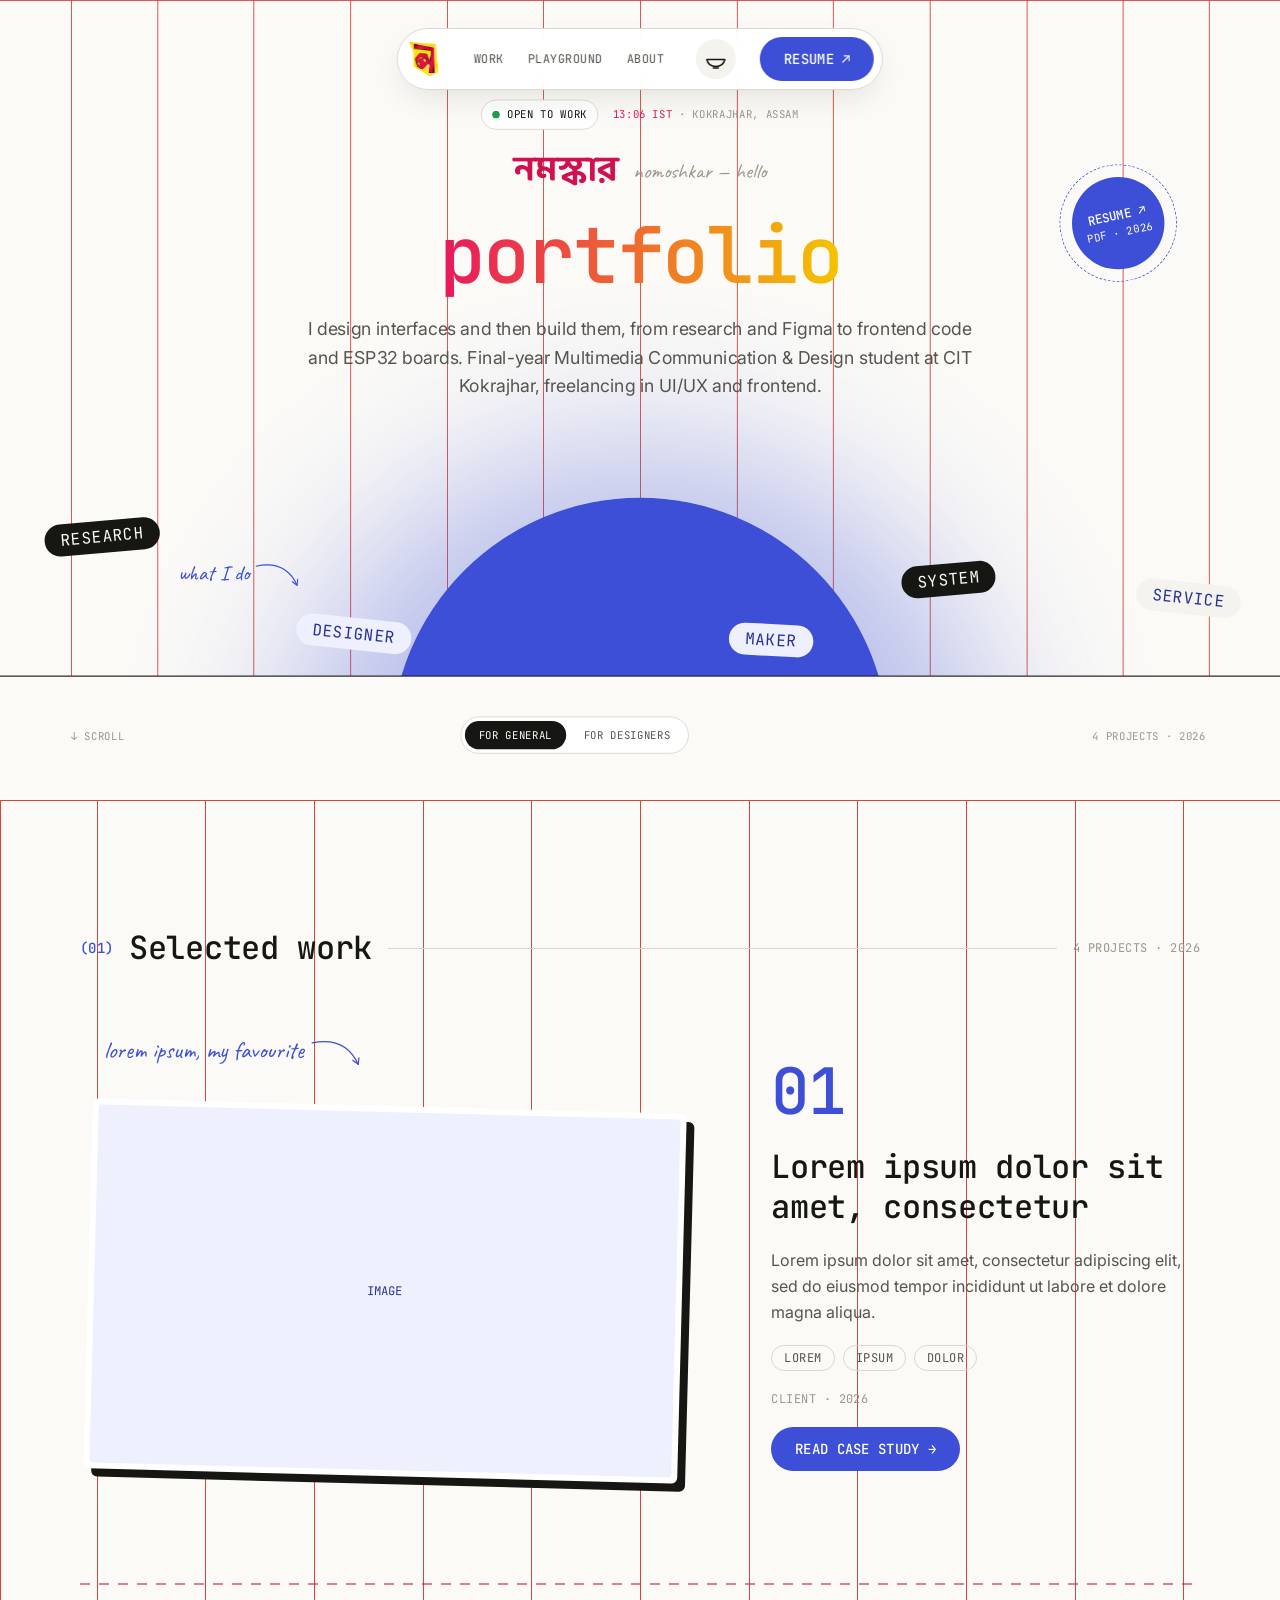
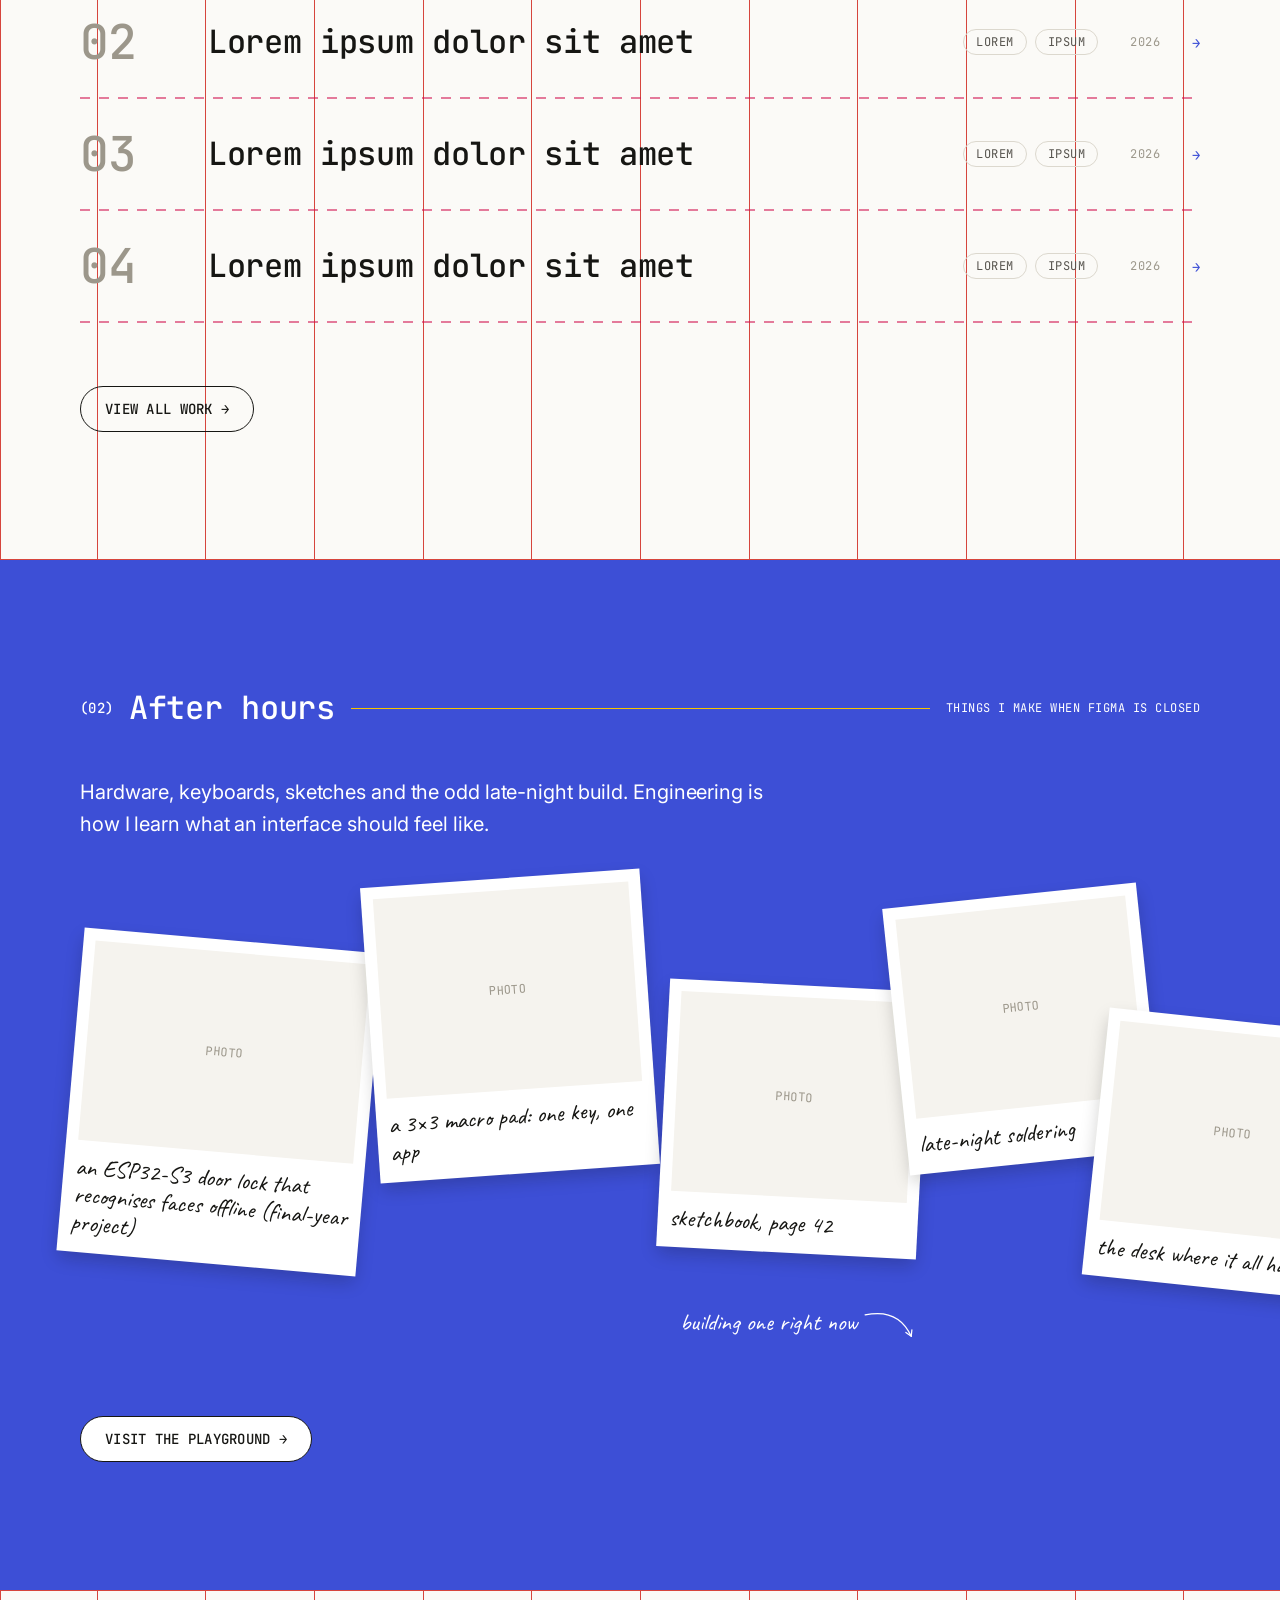
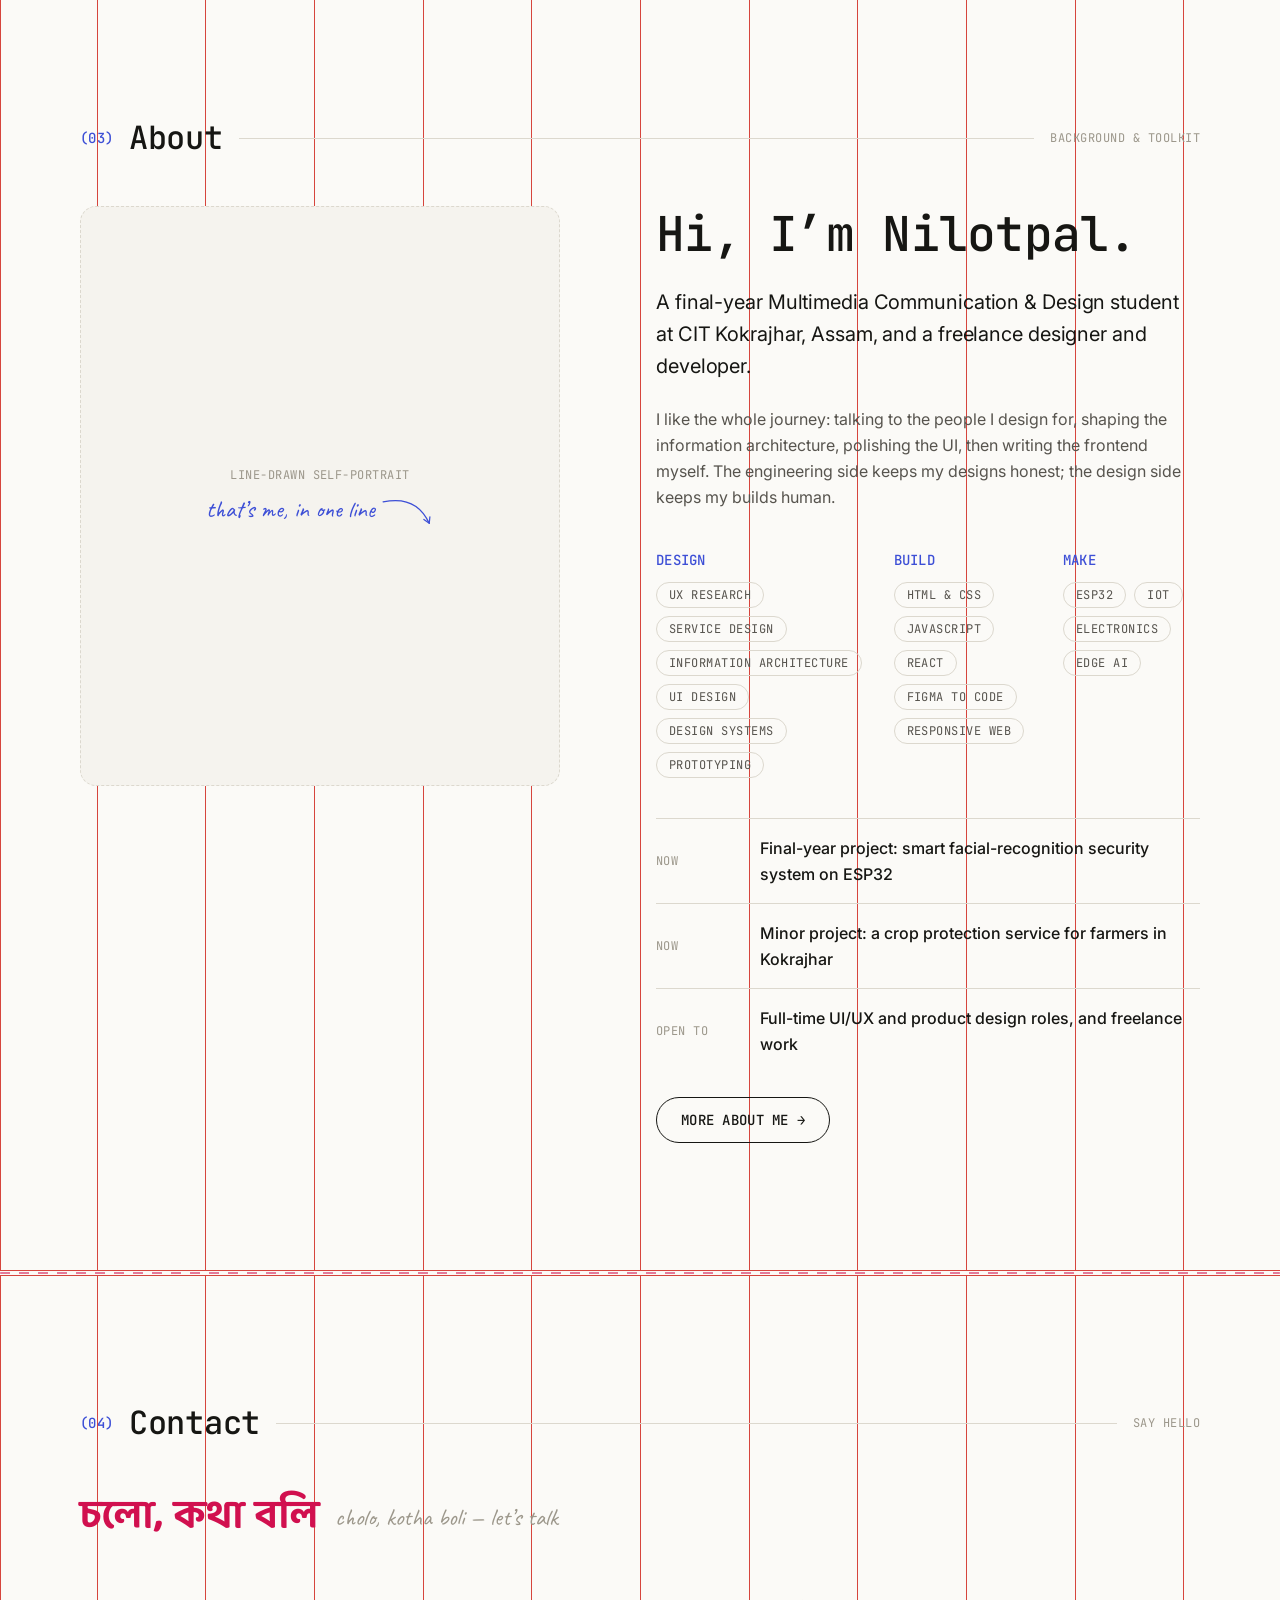
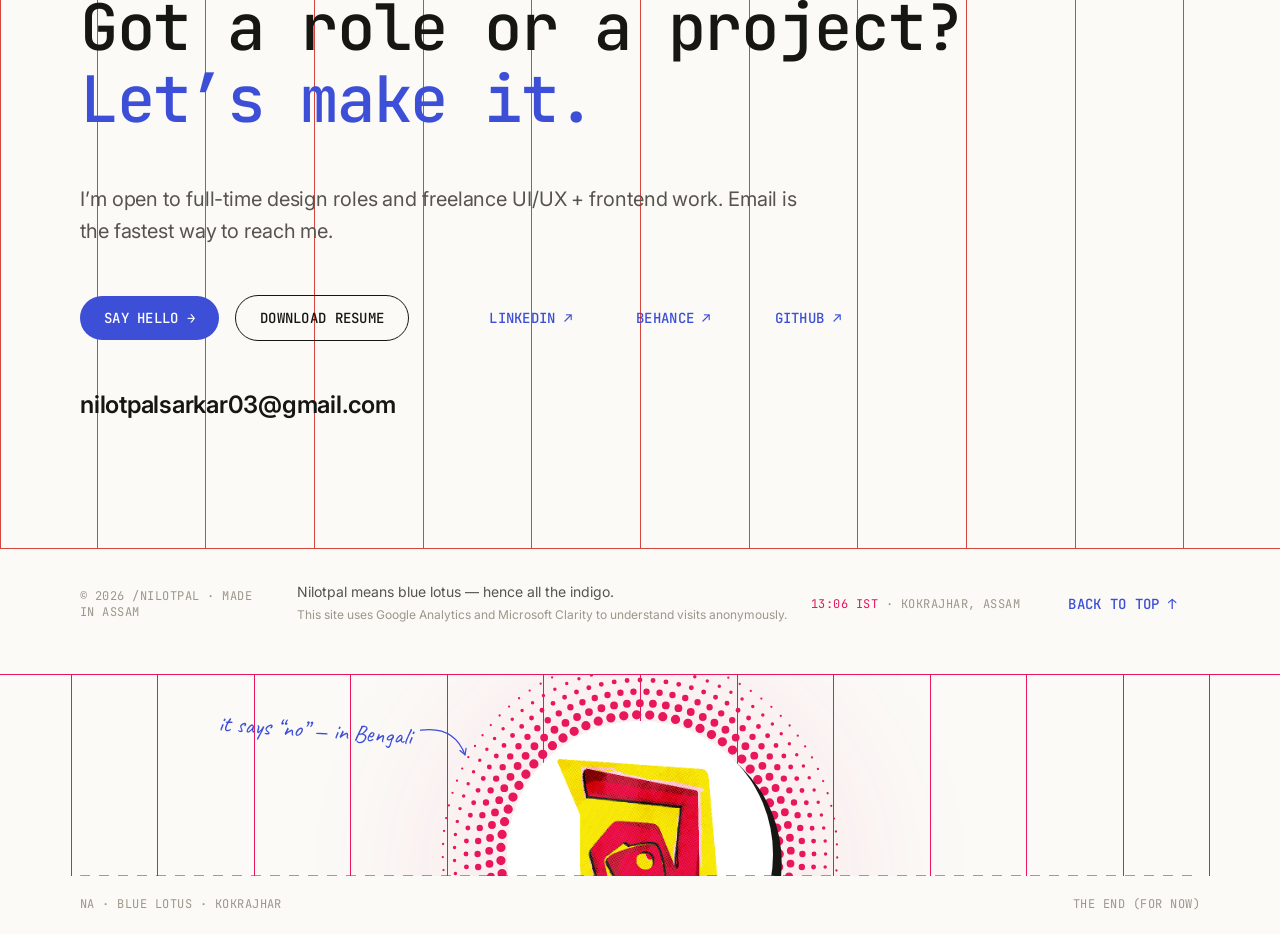
==== index.html @ f08fc4e0 "Use logo sticker (option B) as favicon and app icon across site and admin Co-Authored-By: Claude Opu" ====
<!doctype html>
<html lang="en">
<head>
  <!-- Google tag (Google Analytics 4) -->
  <script async src="https://www.googletagmanager.com/gtm.js?id=GTM-M6WP94LZ"></script>
  <script>
    window.dataLayer = window.dataLayer || [];
    function gtag(){dataLayer.push(arguments);}
    gtag('js', new Date());
  </script>
  <!-- Microsoft Clarity (heatmaps & recordings) -->
  <script>
    (function(c,l,a,r,i,t,y){
      c[a]=c[a]||function(){(c[a].q=c[a].q||[]).push(arguments)};
      t=l.createElement(r);t.async=1;t.src="https://www.clarity.ms/tag/"+i;
      y=l.getElementsByTagName(r)[0];y.parentNode.insertBefore(t,y);
    })(window, document, "clarity", "script", "zf207qxtkv");
  </script>
  <meta charset="utf-8">
  <meta name="viewport" content="width=device-width, initial-scale=1">
  <title>Nilotpal Sarkar — Designer who builds things</title>
  <meta name="description" content="Portfolio of Nilotpal Sarkar: UI/UX designer and frontend developer from Kokrajhar, Assam.">
  <link rel="icon" href="/favicon.ico" sizes="48x48">
  <link rel="icon" type="image/png" sizes="32x32" href="/assets/icons/icon-32.png">
  <link rel="icon" type="image/png" sizes="16x16" href="/assets/icons/icon-16.png">
  <link rel="apple-touch-icon" href="/assets/icons/apple-touch-icon.png">
  <link rel="manifest" href="/site.webmanifest">
  <meta name="theme-color" content="#FBFAF7">
  <link rel="preconnect" href="https://fonts.googleapis.com">
  <link rel="preconnect" href="https://fonts.gstatic.com" crossorigin>
  <link href="https://fonts.googleapis.com/css2?family=Baloo+Da+2:wght@700&family=Caveat:wght@400;700&family=Inter:wght@400;500;600&family=JetBrains+Mono:wght@400;500&display=swap" rel="stylesheet">
  <link rel="stylesheet" href="styles.css">
</head>
<body>

<!-- Floating pill nav -->
<header class="nav" aria-label="Main">
  <a class="nav__logo" href="#top" aria-label="Home"><img src="assets/logo.png" alt="Nilotpal's logo: the Bengali word না" width="31" height="36"></a>
  <nav class="nav__links">
    <a href="#selected-work">Work</a>
    <a href="#after-hours">Playground</a>
    <a href="#about">About</a>
  </nav>
  <button class="nav__diya" type="button" aria-label="Dark mode (coming soon)" title="Dark mode coming soon"><img src="assets/diya.svg" alt="" width="24" height="24"></button>
  <a class="btn btn--primary" data-c="resume" href="#" aria-label="Download résumé">Resume ↗</a>
</header>

<main id="top">

  <!-- HERO -->
  <section class="hero" aria-labelledby="hero-title">
    <div class="hero__stage">
      <div class="bp" aria-hidden="true"></div>
      <div class="hero__glow" aria-hidden="true"></div>
      <div class="hero__sun" aria-hidden="true"></div>
      <div class="hero__ground" aria-hidden="true"></div>
      <div class="hero__horizon" aria-hidden="true"></div>

      <div class="hero__intro">
        <div class="hero__status">
          <span class="badge" data-c="status"><span class="badge__dot" aria-hidden="true"></span>Open to work</span>
          <span class="label-s muted"><span class="rani ist-time">14:32 IST</span> · Kokrajhar, Assam</span>
        </div>
        <p class="bn-phrase"><span class="bn" lang="bn">নমস্কার</span><span class="hand muted">nomoshkar — hello</span></p>
        <h1 id="hero-title" class="hero__name">portfolio</h1>
        <p class="hero__bio" data-c="hero_bio">I design interfaces and then build them, from research and Figma to frontend code and ESP32 boards. Final-year Multimedia Communication &amp; Design student at CIT Kokrajhar, freelancing in UI/UX and frontend.</p>
      </div>

      <span class="chip chip--xl chip--accent hero__chip" style="--x:333px;--y:695px;--r:6deg">Designer</span>
      <span class="chip chip--xl chip--soft hero__chip" style="--x:1278px;--y:655px;--r:6deg">Service</span>
      <span class="chip chip--xl chip--solid hero__chip" style="--x:1014px;--y:634px;--r:-5deg">System</span>
      <span class="chip chip--xl chip--solid hero__chip" style="--x:50px;--y:586px;--r:-5deg">Research</span>
      <span class="chip chip--xl chip--accent hero__chip" style="--x:820px;--y:702px;--r:3deg">Maker</span>

      <p class="note hero__note" aria-hidden="true">what I do<svg class="note__arrow" width="56" height="28" viewBox="0 -2 60 34" fill="none"><path d="M1 4C29 -2 47 8 57 30" stroke="currentColor" stroke-width="1.5" stroke-linecap="round"/><path d="M50.5 25.3L57 30L57.8 22" stroke="currentColor" stroke-width="1.5" stroke-linecap="round" stroke-linejoin="round"/></svg></p>

      <a class="stamp hero__stamp" data-c="resume" href="#" aria-label="Download résumé PDF">
        <span class="stamp__ring" aria-hidden="true"></span>
        <span class="stamp__disc"><span class="label-m">Resume ↗</span><span class="label-s">PDF · 2026</span></span>
      </a>

      <div class="tabs hero__tabs" role="group" aria-label="Choose a view">
        <button class="tab is-active" type="button" data-view="general" aria-pressed="true">For general</button>
        <button class="tab" type="button" data-view="designers" aria-pressed="false">For designers</button>
      </div>
      <p class="label-s muted hero__scroll">↓ Scroll</p>
      <p class="label-s muted hero__count" data-c="count">4 projects · 2026</p>
    </div>
  </section>

  <!-- SELECTED WORK -->
  <section class="section" id="selected-work" data-view="general" aria-labelledby="work-title">
    <div class="bp" aria-hidden="true"></div>
    <div class="wrap stack-64">
      <div class="sh"><span class="sh__num">(01)</span><h2 class="sh__title" id="work-title">Selected work</h2><span class="sh__rule"></span><span class="label-s muted" data-c="count">4 projects · 2026</span></div>

      <!-- General view -->
      <div class="view view--general">
        <div class="featured">
          <div class="featured__media">
            <a class="sticker featured__sticker" href="#" aria-label="Open project 01"><span class="sticker__img">Image</span></a>
            <p class="note featured__note" aria-hidden="true">lorem ipsum, my favourite<svg class="note__arrow" width="56" height="28" viewBox="0 -2 60 34" fill="none"><path d="M1 4C29 -2 47 8 57 30" stroke="currentColor" stroke-width="1.5" stroke-linecap="round"/><path d="M50.5 25.3L57 30L57.8 22" stroke="currentColor" stroke-width="1.5" stroke-linecap="round" stroke-linejoin="round"/></svg></p>
          </div>
          <div class="featured__info">
            <p class="display-l accent">01</p>
            <h3 class="h2">Lorem ipsum dolor sit amet, consectetur</h3>
            <p class="body-m secondary">Lorem ipsum dolor sit amet, consectetur adipiscing elit, sed do eiusmod tempor incididunt ut labore et dolore magna aliqua.</p>
            <ul class="tags"><li class="chip">Lorem</li><li class="chip">Ipsum</li><li class="chip">Dolor</li></ul>
            <p class="label-s muted">Client · Year</p>
            <a class="btn btn--primary" href="#">Read case study →</a>
          </div>
        </div>

        <div class="index">
          <div class="kantha" aria-hidden="true"></div>
          <a class="irow" href="#">
            <span class="irow__num">02</span><span class="irow__title">Lorem ipsum dolor sit amet</span><span class="irow__spacer"></span>
            <span class="tags"><span class="chip">Lorem</span><span class="chip">Ipsum</span></span><span class="label-s muted">2026</span><span class="irow__arrow" aria-hidden="true"></span>
            <span class="sticker irow__preview" aria-hidden="true"><span class="sticker__img">Image</span></span>
          </a>
          <a class="irow" href="#">
            <span class="irow__num">03</span><span class="irow__title">Lorem ipsum dolor sit amet</span><span class="irow__spacer"></span>
            <span class="tags"><span class="chip">Lorem</span><span class="chip">Ipsum</span></span><span class="label-s muted">2026</span><span class="irow__arrow" aria-hidden="true"></span>
            <span class="sticker irow__preview" aria-hidden="true"><span class="sticker__img">Image</span></span>
          </a>
          <a class="irow" href="#">
            <span class="irow__num">04</span><span class="irow__title">Lorem ipsum dolor sit amet</span><span class="irow__spacer"></span>
            <span class="tags"><span class="chip">Lorem</span><span class="chip">Ipsum</span></span><span class="label-s muted">2026</span><span class="irow__arrow" aria-hidden="true"></span>
            <span class="sticker irow__preview" aria-hidden="true"><span class="sticker__img">Image</span></span>
          </a>
        </div>

        <a class="btn btn--secondary" href="#">View all work →</a>
      </div>

      <!-- For designers view -->
      <div class="view view--designers" hidden>
        <article class="pcard pcard--featured">
          <div class="pcard__img">Project image · 16:7</div>
          <div class="pcard__body">
            <p class="pcard__meta"><span class="label-m accent">01</span><span class="label-s muted">Client · Year</span></p>
            <h3 class="h2">Lorem ipsum dolor sit amet, consectetur adipiscing elit</h3>
            <p class="body-m secondary">Lorem ipsum dolor sit amet · sed do eiusmod tempor incididunt ut labore</p>
            <ul class="tags"><li class="chip">Lorem</li><li class="chip">Ipsum</li><li class="chip">Dolor</li></ul>
            <a class="btn btn--ghost" href="#">Read case study →</a>
          </div>
        </article>
        <div class="pgrid">
          <article class="pcard">
            <div class="pcard__img pcard__img--grid">Project image · 3:2</div>
            <div class="pcard__body">
              <p class="pcard__meta"><span class="label-m accent">02</span><span class="label-s muted">Client · Year</span></p>
              <h3 class="h3">Lorem ipsum dolor sit amet, consectetur adipiscing elit</h3>
              <p class="body-m secondary">Lorem ipsum dolor sit amet · sed do eiusmod tempor incididunt ut labore</p>
              <ul class="tags"><li class="chip">Lorem</li><li class="chip">Ipsum</li><li class="chip">Dolor</li></ul>
              <a class="btn btn--ghost" href="#">Read case study →</a>
            </div>
          </article>
          <article class="pcard">
            <div class="pcard__img pcard__img--grid">Project image · 3:2</div>
            <div class="pcard__body">
              <p class="pcard__meta"><span class="label-m accent">03</span><span class="label-s muted">Client · Year</span></p>
              <h3 class="h3">Lorem ipsum dolor sit amet, consectetur adipiscing elit</h3>
              <p class="body-m secondary">Lorem ipsum dolor sit amet · sed do eiusmod tempor incididunt ut labore</p>
              <ul class="tags"><li class="chip">Lorem</li><li class="chip">Ipsum</li><li class="chip">Dolor</li></ul>
              <a class="btn btn--ghost" href="#">Read case study →</a>
            </div>
          </article>
        </div>
        <article class="pcard pcard--featured">
          <div class="pcard__img">Project image · 16:7</div>
          <div class="pcard__body">
            <p class="pcard__meta"><span class="label-m accent">04</span><span class="label-s muted">Client · Year</span></p>
            <h3 class="h2">Lorem ipsum dolor sit amet, consectetur adipiscing elit</h3>
            <p class="body-m secondary">Lorem ipsum dolor sit amet · sed do eiusmod tempor incididunt ut labore</p>
            <ul class="tags"><li class="chip">Lorem</li><li class="chip">Ipsum</li><li class="chip">Dolor</li></ul>
            <a class="btn btn--ghost" href="#">Read case study →</a>
          </div>
        </article>
      </div>
    </div>
  </section>

  <!-- AFTER HOURS -->
  <section class="section section--accent" id="after-hours" aria-labelledby="ah-title">
    <div class="wrap stack-48">
      <div class="sh sh--on-accent"><span class="sh__num">(02)</span><h2 class="sh__title" id="ah-title">After hours</h2><span class="sh__rule"></span><span class="label-s">things I make when Figma is closed</span></div>
      <p class="body-l on-accent lead">Hardware, keyboards, sketches and the odd late-night build. Engineering is how I learn what an interface should feel like.</p>
      <div class="collage">
        <figure class="polaroid" style="--cx:140px;--cy:214px;--w:300px;--r:5deg"><div class="polaroid__photo">photo</div><figcaption>an ESP32-S3 door lock that recognises faces offline (final-year project)</figcaption></figure>
        <figure class="polaroid" style="--cx:430px;--cy:138px;--w:280px;--r:-4deg"><div class="polaroid__photo">photo</div><figcaption>a 3×3 macro pad: one key, one app</figcaption></figure>
        <figure class="polaroid" style="--cx:713px;--cy:231px;--w:260px;--r:3deg"><div class="polaroid__photo">photo</div><figcaption>sketchbook, page 42</figcaption></figure>
        <figure class="polaroid" style="--cx:943px;--cy:141px;--w:255px;--r:-6deg"><div class="polaroid__photo">photo</div><figcaption>late-night soldering</figcaption></figure>
        <figure class="polaroid" style="--cx:1150px;--cy:267px;--w:270px;--r:6deg"><div class="polaroid__photo">photo</div><figcaption>the desk where it all happens</figcaption></figure>
        <p class="note note--white collage__note" aria-hidden="true">building one right now<svg class="note__arrow" width="56" height="28" viewBox="0 -2 60 34" fill="none"><path d="M1 4C29 -2 47 8 57 30" stroke="currentColor" stroke-width="1.5" stroke-linecap="round"/><path d="M50.5 25.3L57 30L57.8 22" stroke="currentColor" stroke-width="1.5" stroke-linecap="round" stroke-linejoin="round"/></svg></p>
      </div>
      <a class="btn btn--secondary btn--paper" href="#">Visit the playground →</a>
    </div>
  </section>

  <!-- ABOUT -->
  <section class="section" id="about" aria-labelledby="about-title">
    <div class="bp" aria-hidden="true"></div>
    <div class="wrap stack-48">
      <div class="sh"><span class="sh__num">(03)</span><h2 class="sh__title" id="about-title">About</h2><span class="sh__rule"></span><span class="label-s muted">background &amp; toolkit</span></div>
      <div class="about">
        <div class="portrait">
          <span class="label-s muted">line-drawn self-portrait</span>
          <p class="note" aria-hidden="true">that’s me, in one line<svg class="note__arrow" width="56" height="28" viewBox="0 -2 60 34" fill="none"><path d="M1 4C29 -2 47 8 57 30" stroke="currentColor" stroke-width="1.5" stroke-linecap="round"/><path d="M50.5 25.3L57 30L57.8 22" stroke="currentColor" stroke-width="1.5" stroke-linecap="round" stroke-linejoin="round"/></svg></p>
        </div>
        <div class="bio">
          <h3 class="h1" data-c="about_heading">Hi, I’m Nilotpal.</h3>
          <p class="body-l" data-c="about_lead">A final-year Multimedia Communication &amp; Design student at CIT Kokrajhar, Assam, and a freelance designer and developer.</p>
          <p class="body-m secondary" data-c="about_body">I like the whole journey: talking to the people I design for, shaping the information architecture, polishing the UI, then writing the frontend myself. The engineering side keeps my designs honest; the design side keeps my builds human.</p>
          <div class="skills">
            <div><p class="label-m accent">Design</p><ul class="tags tags--wrap"><li class="chip">UX research</li><li class="chip">Service design</li><li class="chip">Information architecture</li><li class="chip">UI design</li><li class="chip">Design systems</li><li class="chip">Prototyping</li></ul></div>
            <div><p class="label-m accent">Build</p><ul class="tags tags--wrap"><li class="chip">HTML &amp; CSS</li><li class="chip">JavaScript</li><li class="chip">React</li><li class="chip">Figma to code</li><li class="chip">Responsive web</li></ul></div>
            <div><p class="label-m accent">Make</p><ul class="tags tags--wrap"><li class="chip">ESP32</li><li class="chip">IoT</li><li class="chip">Electronics</li><li class="chip">Edge AI</li></ul></div>
          </div>
          <dl class="now" data-c="now">
            <div><dt class="label-s muted">Now</dt><dd>Final-year project: smart facial-recognition security system on ESP32</dd></div>
            <div><dt class="label-s muted">Now</dt><dd>Minor project: a crop protection service for farmers in Kokrajhar</dd></div>
            <div><dt class="label-s muted">Open to</dt><dd>Full-time UI/UX and product design roles, and freelance work</dd></div>
          </dl>
          <a class="btn btn--secondary" href="#">More about me →</a>
        </div>
      </div>
    </div>
  </section>

  <div class="wrap"><div class="kantha" aria-hidden="true"></div></div>

  <!-- CONTACT -->
  <section class="section" id="contact" aria-labelledby="contact-title">
    <div class="bp" aria-hidden="true"></div>
    <div class="wrap stack-48">
      <div class="sh"><span class="sh__num">(04)</span><h2 class="sh__title" id="contact-title">Contact</h2><span class="sh__rule"></span><span class="label-s muted">say hello</span></div>
      <p class="bn-phrase"><span class="bn" lang="bn">চলো, কথা বলি</span><span class="hand muted">cholo, kotha boli — let’s talk</span></p>
      <p class="display-l contact__big">Got a role or a project?<br><span class="accent">Let’s make it.</span></p>
      <p class="body-l secondary lead">I’m open to full-time design roles and freelance UI/UX + frontend work. Email is the fastest way to reach me.</p>
      <div class="actions">
        <a class="btn btn--primary" data-c="mailto" href="mailto:nilotpalsarkar03@gmail.com">Say hello →</a>
        <a class="btn btn--secondary" data-c="resume" href="#">Download resume</a>
        <span class="actions__gap" aria-hidden="true"></span>
        <a class="btn btn--ghost" data-c="linkedin" href="#" target="_blank" rel="noopener">LinkedIn ↗</a>
        <a class="btn btn--ghost" data-c="behance" href="#" target="_blank" rel="noopener">Behance ↗</a>
        <a class="btn btn--ghost" data-c="github" href="#" target="_blank" rel="noopener">GitHub ↗</a>
      </div>
      <a class="email" data-c="email" href="mailto:nilotpalsarkar03@gmail.com">nilotpalsarkar03@gmail.com</a>
    </div>
  </section>
</main>

<!-- FOOTER — Logo Rise -->
<footer class="footer">
  <div class="footer__row">
    <p class="label-s muted footer__copy">© 2026 /Nilotpal · Made in Assam</p>
    <p class="body-s secondary">Nilotpal means blue lotus — hence all the indigo.<br><span class="footer__privacy">This site uses Google Analytics and Microsoft Clarity to understand visits anonymously.</span></p>
    <p class="label-s muted"><span class="rani ist-time">14:32 IST</span> · Kokrajhar, Assam</p>
    <a class="btn btn--ghost" href="#top">Back to top ↑</a>
  </div>
  <div class="footer__rise">
    <div class="bp bp--rani" aria-hidden="true"></div>
    <div class="rise__glow" aria-hidden="true"></div>
    <div class="rise__logo" aria-hidden="true">
      <img class="rise__halo" src="assets/halo.svg" alt="" width="406" height="406">
      <span class="rise__edge"></span>
      <img class="rise__img" src="assets/logo.png" alt="" width="171" height="203">
    </div>
    <div class="kantha rise__horizon" aria-hidden="true"></div>
    <div class="rise__ground" aria-hidden="true"></div>
    <p class="note rise__note" aria-hidden="true">it says “no” — in Bengali<svg class="note__arrow" width="56" height="28" viewBox="0 -2 60 34" fill="none"><path d="M1 4C29 -2 47 8 57 30" stroke="currentColor" stroke-width="1.5" stroke-linecap="round"/><path d="M50.5 25.3L57 30L57.8 22" stroke="currentColor" stroke-width="1.5" stroke-linecap="round" stroke-linejoin="round"/></svg></p>
    <p class="label-s muted rise__left">Na · Blue lotus · Kokrajhar</p>
    <p class="label-s muted rise__right">The end (for now)</p>
  </div>
</footer>

<script src="main.js"></script>
</body>
</html>
---- styles.css ----
/* ============ Tokens (from the Figma design system, Light mode) ============ */
:root{
  --canvas:#FBFAF7; --surface:#FFFFFF; --subtle:#F5F3EE; --inverse:#161613;
  --text:#161613; --text-2:#57544E; --muted:#9C978B; --text-inverse:#FBFAF7; --on-accent:#FFFFFF;
  --accent:#3D4FD6; --accent-hover:#3140B8; --accent-subtle:#EEF0FD; --on-subtle:#283394;
  --border:#DCD8CE; --border-strong:#161613;
  --success:#1F9D55; --danger:#D6453D;
  --haldi:#F5C400; --rani:#E8175D; --rani-text:#D1104F; --kantha:rgba(209,16,79,.55);
  --grid-line:var(--danger);
  --mono:'JetBrains Mono',ui-monospace,monospace; --sans:'Inter',system-ui,sans-serif; --hand:'Caveat',cursive; --bengali:'Baloo Da 2',sans-serif;
  --hard:8px 8px 0 #161613;
  --pad:80px;
}
*{box-sizing:border-box;margin:0;padding:0}
html{scroll-behavior:smooth}
body{background:var(--canvas);color:var(--text);font-family:var(--sans);-webkit-font-smoothing:antialiased;overflow-x:hidden}
a{color:inherit;text-decoration:none}
ul{list-style:none}
img{display:block}
button{font:inherit;border:0;background:none;cursor:pointer;color:inherit}
:focus-visible{outline:2px solid var(--accent);outline-offset:3px;border-radius:6px}

/* ============ Type styles ============ */
.label-s{font:400 12px/16px var(--mono);letter-spacing:.48px;text-transform:uppercase}
.label-m{font:500 14px/20px var(--mono);letter-spacing:.28px;text-transform:uppercase}
.display-l{font:500 64px/72px var(--mono);letter-spacing:-1.28px}
.h1{font:500 48px/56px var(--mono);letter-spacing:-.72px}
.h2{font:500 32px/40px var(--mono);letter-spacing:-.32px}
.h3{font:600 24px/32px var(--sans);letter-spacing:-.24px}
.body-l{font:400 20px/32px var(--sans);letter-spacing:-.1px}
.body-m{font:400 16px/26px var(--sans)}
.body-s{font:400 14px/22px var(--sans)}
.hand{font:400 24px/28px var(--hand)}
.muted{color:var(--muted)} .secondary{color:var(--text-2)} .accent{color:var(--accent)} .rani{color:var(--rani)} .on-accent{color:var(--on-accent)}
.bn-phrase{display:flex;align-items:center;gap:16px;white-space:nowrap}
.bn{font:700 40px/52px var(--bengali);color:var(--rani-text)}

/* ============ Layout ============ */
.section{position:relative;overflow:hidden;padding:128px var(--pad)}
.section--accent{background:var(--accent);color:var(--on-accent)}
.wrap{position:relative;max-width:1280px;margin:0 auto}
.stack-48{display:flex;flex-direction:column;align-items:flex-start;gap:48px}
.stack-64{display:flex;flex-direction:column;align-items:flex-start;gap:64px}
.lead{max-width:720px}

/* Blueprint grid lines (12-col, 1440 frame) — spans injected by main.js */
.bp{position:absolute;top:0;bottom:0;left:50%;width:1440px;transform:translateX(-50%);pointer-events:none}
.bp span{position:absolute;top:0;bottom:0;width:1px;background:var(--grid-line)}
.bp::before,.bp::after{content:"";position:absolute;left:0;right:0;height:1px;background:var(--grid-line)}
.bp::before{top:0}.bp::after{bottom:0}
.bp--rani{--grid-line:var(--rani)}

/* Kantha stitch rule */
.kantha{height:4px;width:100%;background-image:linear-gradient(to right,var(--kantha) 0 10px,transparent 10px 19px);background-size:19px 2px;background-repeat:repeat-x;background-position:0 1px;border-radius:2px}

/* ============ Components ============ */
.btn{display:inline-flex;align-items:center;gap:8px;padding:12px 24px;border-radius:999px;font:500 14px/20px var(--mono);letter-spacing:.28px;text-transform:uppercase;white-space:nowrap;transition:background .2s,color .2s,transform .2s}
.btn--primary{background:var(--accent);color:var(--on-accent)}
.btn--primary:hover{background:var(--accent-hover)}
.btn--secondary{border:1px solid var(--border-strong);color:var(--text)}
.btn--secondary:hover{background:var(--subtle)}
.btn--paper{background:var(--surface)}
.btn--ghost{color:var(--accent)}
.btn--ghost:hover{background:var(--accent-subtle);color:var(--on-subtle)}

.chip{display:inline-flex;align-items:center;padding:4px 12px;border:1px solid var(--border);border-radius:999px;font:400 12px/16px var(--mono);letter-spacing:.48px;text-transform:uppercase;color:var(--text-2);white-space:nowrap}
.chip--xl{padding:6px 18px;font-size:18px;line-height:24px;letter-spacing:.72px;border:0}
.chip--accent{background:var(--accent-subtle);color:var(--on-subtle)}
.chip--soft{background:var(--subtle);color:var(--on-subtle)}
.chip--solid{background:var(--inverse);color:var(--text-inverse)}
.tags{display:flex;gap:8px}
.tags--wrap{flex-wrap:wrap}

.note{display:inline-flex;align-items:flex-start;gap:4px;font:400 24px/28px var(--hand);color:var(--accent);white-space:nowrap}
.note__arrow{flex:none;margin-top:2px}
.note--white{color:var(--on-accent)}

.badge{display:inline-flex;align-items:center;gap:8px;padding:8px 12px;background:var(--surface);border:1px solid var(--border);border-radius:999px;font:400 12px/16px var(--mono);letter-spacing:.48px;text-transform:uppercase;color:var(--text)}
.badge__dot{position:relative;width:8px;height:8px;border-radius:50%;background:var(--success)}
.badge__dot::after{content:"";position:absolute;inset:0;border-radius:50%;background:var(--success);animation:pulse 1.6s ease-out infinite}
@keyframes pulse{from{transform:scale(1);opacity:.45}to{transform:scale(2.5);opacity:0}}

.sh{display:flex;align-items:center;gap:16px;width:100%;height:40px}
.sh__num{font:500 14px/20px var(--mono);letter-spacing:.28px;color:var(--accent)}
.sh__title{font:500 32px/40px var(--mono);letter-spacing:-.32px;white-space:nowrap}
.sh__rule{flex:1;height:1px;background:var(--border)}
.sh--on-accent .sh__num,.sh--on-accent .sh__title,.sh--on-accent .label-s{color:var(--on-accent)}
.sh--on-accent .sh__rule{background:var(--haldi)}

.sticker{display:flex;padding:6px;background:#fff;border-radius:6px;box-shadow:var(--hard)}
.sticker__img{flex:1;display:flex;align-items:center;justify-content:center;border-radius:3px;background:var(--accent-subtle);color:var(--on-subtle);font:400 12px var(--mono);text-transform:uppercase}

/* ============ Nav ============ */
.nav{position:fixed;top:28px;left:50%;transform:translateX(-50%);z-index:50;display:flex;align-items:center;gap:24px;padding:8px;background:rgba(255,255,255,.92);border:1px solid var(--border);border-radius:999px;box-shadow:0 12px 32px -8px rgba(22,22,19,.12);backdrop-filter:blur(16px);-webkit-backdrop-filter:blur(16px)}
.nav__logo{display:flex;align-items:center;justify-content:center;width:36px;height:36px;transition:transform .3s}
.nav__logo img{width:31px;height:36px;object-fit:contain}
.nav__logo:hover{transform:rotate(-8deg) scale(1.08)}
.nav__links{display:flex;gap:24px;padding:0 8px}
.nav__links a{font:400 12px/16px var(--mono);letter-spacing:.48px;text-transform:uppercase;color:var(--text-2);transition:color .2s}
.nav__links a:hover{color:var(--accent)}
.nav__diya{display:flex;align-items:center;justify-content:center;width:40px;height:40px;border-radius:20px;background:var(--subtle)}

/* ============ Hero (1440×900 art-directed stage, scaled by main.js below 1440px) ============ */
.hero{position:relative;height:calc(900px * var(--s,1));overflow:hidden}
.hero::before{content:"";position:absolute;left:0;right:0;top:calc(760px * var(--s,1));height:1px;background:var(--border-strong)}
.hero__stage{position:absolute;left:50%;top:0;width:1440px;height:900px;transform:translateX(-50%) scale(var(--s,1));transform-origin:50% 0}
.hero__glow{position:absolute;left:310px;top:500px;width:820px;height:820px;border-radius:50%;background:var(--accent);opacity:.35;filter:blur(90px)}
.hero__sun{position:absolute;left:440px;top:560px;width:560px;height:560px;border-radius:50%;background:var(--accent)}
.hero__ground{position:absolute;left:-2000px;right:-2000px;top:761px;height:139px;background:var(--canvas)}
.hero__horizon{position:absolute;left:0;width:1440px;top:760px;height:1px;background:var(--border-strong)}
.hero__intro{position:absolute;left:340px;top:112px;width:760px;display:flex;flex-direction:column;align-items:center;gap:20px}
.hero__status{display:flex;align-items:center;gap:16px}
.hero__name{font:500 88px/96px var(--mono);letter-spacing:-2.64px;background:linear-gradient(90deg,#E8175D,#F5C400);-webkit-background-clip:text;background-clip:text;color:transparent}
.hero__bio{font:400 20px/32px var(--sans);letter-spacing:-.1px;color:var(--text-2);text-align:center}
.hero__chip{position:absolute;left:var(--x);top:var(--y);transform:rotate(var(--r));transition:transform .3s}
.hero__chip:hover{transform:rotate(calc(var(--r) * -1)) scale(1.06)}
.hero__note{position:absolute;left:200px;top:630px}
.hero__stamp{position:absolute;left:1192px;top:185px}
.hero__tabs{position:absolute;left:517.5px;top:806px}
.hero__scroll{position:absolute;left:80px;top:820px}
.hero__count{position:absolute;left:1229px;top:820px}

.stamp{display:block;width:132px;height:132px;transform:rotate(-12deg)}
.stamp__ring{position:absolute;inset:0;border-radius:50%;border:1.5px dashed var(--accent);animation:spin 18s linear infinite}
.stamp__disc{position:absolute;left:14px;top:14px;width:104px;height:104px;border-radius:50%;background:var(--accent);color:var(--on-accent);display:flex;flex-direction:column;align-items:center;justify-content:center;gap:2px;transition:transform .3s}
.stamp:hover .stamp__disc{transform:scale(1.06)}
@keyframes spin{to{transform:rotate(360deg)}}

.tabs{display:flex;gap:4px;padding:4px;background:var(--surface);border:1px solid var(--border);border-radius:999px}
.tab{padding:8px 16px;border-radius:999px;font:400 12px/16px var(--mono);letter-spacing:.48px;text-transform:uppercase;color:var(--text-2);transition:background .25s,color .25s}
.tab.is-active{background:var(--inverse);color:var(--text-inverse)}
.tab:not(.is-active):hover{background:var(--subtle)}

/* ============ Selected work — general view ============ */
.view{display:flex;flex-direction:column;align-items:flex-start;gap:64px;width:100%}
.view[hidden]{display:none}
.view.is-entering{animation:viewIn .45s ease-out}
@keyframes viewIn{from{opacity:0;transform:translateY(16px)}to{opacity:1;transform:none}}
.featured{display:flex;align-items:center;gap:64px;width:100%}
.featured__media{position:relative;flex:none;width:760px;height:560px}
.featured__sticker{position:absolute;left:10px;top:89px;width:720px;height:450px;transform:rotate(1.5deg);transition:transform .35s}
.featured__sticker:hover{transform:rotate(0deg) translateY(-4px)}
.featured__note{position:absolute;left:24px;top:4px}
.featured__info{flex:1;min-width:0;display:flex;flex-direction:column;align-items:flex-start;gap:20px}

.index{position:relative;display:flex;flex-direction:column;width:100%;padding-top:24px}
.irow{position:relative;display:flex;align-items:center;gap:32px;padding:28px 0;width:100%}
.irow::after{content:"";position:absolute;left:0;right:0;bottom:-2px;height:4px;background-image:linear-gradient(to right,var(--kantha) 0 10px,transparent 10px 19px);background-size:19px 2px;background-repeat:repeat-x;background-position:0 1px}
.irow__num{width:96px;flex:none;font:500 48px/56px var(--mono);letter-spacing:-.72px;color:var(--muted);transition:color .25s}
.irow__title{position:relative;font:500 32px/40px var(--mono);letter-spacing:-.32px;white-space:nowrap;z-index:0}
.irow__title::before{content:"";position:absolute;z-index:-1;left:-6px;right:-6px;bottom:-4px;height:18px;background:var(--haldi);opacity:0;transform:rotate(1deg) scaleX(.2);transform-origin:left center;transition:opacity .25s,transform .35s}
.irow__spacer{flex:1}
.irow__arrow::before{content:"→";font:500 14px/20px var(--mono);color:var(--accent)}
.irow__preview{position:absolute;left:700px;top:-50px;width:200px;height:132px;opacity:0;transform:rotate(-4deg) translateY(12px) scale(.9);transition:opacity .25s,transform .35s;pointer-events:none;z-index:2}
.irow:hover .irow__num,.irow:focus-visible .irow__num{color:var(--accent)}
.irow:hover .irow__title::before,.irow:focus-visible .irow__title::before{opacity:.95;transform:rotate(1deg) scaleX(1)}
.irow:hover .irow__arrow::before,.irow:focus-visible .irow__arrow::before{content:"↗"}
.irow:hover .irow__preview,.irow:focus-visible .irow__preview{opacity:1;transform:rotate(-4deg) translateY(0) scale(1)}

/* ============ Selected work — designers view ============ */
.view--designers{gap:48px}
.pcard{display:flex;flex-direction:column;gap:16px;width:100%;padding:12px 12px 24px;background:var(--surface);border:1px solid var(--border);border-radius:16px;overflow:hidden;transition:transform .3s,box-shadow .3s}
.pcard:hover{transform:translateY(-4px);box-shadow:0 18px 40px -20px rgba(22,22,19,.25)}
.pcard__img{height:560px;display:flex;align-items:center;justify-content:center;border-radius:8px;background:var(--accent-subtle);color:var(--on-subtle);font:400 12px/16px var(--mono);letter-spacing:.48px;text-transform:uppercase}
.pcard__img--grid{height:400px}
.pcard__body{display:flex;flex-direction:column;align-items:flex-start;gap:12px;padding:0 12px}
.pcard__meta{display:flex;align-items:center;gap:12px}
.pgrid{display:grid;grid-template-columns:1fr 1fr;gap:24px;width:100%}

/* ============ After hours ============ */
.collage{position:relative;width:100%;height:480px}
.polaroid{position:absolute;left:var(--cx);top:var(--cy);width:var(--w);transform:translate(-50%,-50%) rotate(var(--r));display:flex;flex-direction:column;gap:12px;padding:12px 12px 16px;background:var(--surface);box-shadow:0 8px 18px -2px rgba(13,13,10,.22);transition:transform .35s cubic-bezier(.2,.8,.2,1.2),box-shadow .35s,padding .35s;z-index:1}
.polaroid:hover{transform:translate(-50%,-54%) rotate(0deg) scale(1.04);box-shadow:0 22px 30px -2px rgba(13,13,10,.3);z-index:5}
.polaroid__photo{height:200px;display:flex;align-items:center;justify-content:center;background:var(--subtle);color:var(--muted);font:400 12px/16px var(--mono);letter-spacing:.48px;text-transform:uppercase}
.polaroid figcaption{font:400 24px/28px var(--hand);color:var(--text)}
.collage__note{position:absolute;left:600px;top:420px}

/* ============ About ============ */
.about{display:flex;align-items:flex-start;gap:96px;width:100%}
.portrait{flex:none;width:480px;height:580px;display:flex;flex-direction:column;align-items:center;justify-content:center;gap:12px;background:var(--subtle);border:1px dashed var(--border);border-radius:16px}
.bio{flex:1;min-width:0;display:flex;flex-direction:column;align-items:flex-start;gap:24px}
.skills{display:grid;grid-template-columns:repeat(3,1fr);gap:32px;width:100%;padding-top:16px}
.skills>div{display:flex;flex-direction:column;gap:12px}
.now{width:100%;padding-top:16px}
.now>div{display:flex;align-items:center;gap:24px;padding:16px 0;border-top:1px solid var(--border)}
.now dt{width:80px;flex:none}
.now dd{font:500 16px/26px var(--sans)}

/* ============ Contact ============ */
.contact__big{white-space:nowrap}
.actions{display:flex;align-items:center;gap:16px;flex-wrap:wrap}
.actions__gap{width:24px}
.email{font:600 24px/32px var(--sans);letter-spacing:-.24px;transition:color .2s}
.email:hover{color:var(--accent)}

/* ============ Footer — Logo Rise ============ */
.footer{background:var(--canvas);overflow:hidden}
.footer__row{max-width:1440px;margin:0 auto;display:flex;align-items:center;gap:24px;padding:32px var(--pad) 48px}
.footer__copy{flex:1}
.footer__rise{position:relative;height:260px;max-width:1440px;margin:0 auto;overflow:hidden}
.footer__rise .bp{left:0;transform:none;width:100%}
.rise__glow{position:absolute;left:calc(50% - 230px);top:-30px;width:460px;height:460px;border-radius:50%;background:var(--rani);opacity:.06;filter:blur(70px)}
.rise__logo{position:absolute;left:calc(50% - 203px);top:-23px;width:406px;height:406px;transition:transform .5s cubic-bezier(.2,.8,.2,1.3)}
.rise__halo{position:absolute;inset:0;width:406px;height:406px}
.rise__edge{position:absolute;left:69.6px;top:69.6px;width:266.8px;height:266.8px;border-radius:50%;background:#fff;box-shadow:8.7px 8.7px 0 #161613}
.rise__img{position:absolute;left:116.6px;top:101.5px;width:171.3px;height:203px;object-fit:cover}
.footer__rise:hover .rise__logo{transform:translateY(-14px) rotate(-6deg)}
.rise__horizon{position:absolute;left:var(--pad);right:var(--pad);top:200px;width:auto}
.rise__ground{position:absolute;left:0;right:0;top:202px;height:58px;background:var(--canvas)}
.rise__note{position:absolute;left:calc(50% - 422px);top:44px;transform:rotate(4deg)}
.rise__left{position:absolute;left:var(--pad);top:222px}
.rise__right{position:absolute;right:var(--pad);top:222px}

/* ============ Responsive ============ */
@media (max-width:1340px){
  .featured__media{width:56%;height:auto;aspect-ratio:760/560}
  .featured__sticker{left:1.3%;top:16%;width:94.7%;height:80%}
}
@media (max-width:1100px){
  :root{--pad:40px}
  .about{gap:48px}
  .portrait{width:40%;height:auto;aspect-ratio:480/580}
  .contact__big{white-space:normal}
  .collage{display:flex;gap:24px;height:auto;overflow-x:auto;padding:24px 8px 32px;scroll-snap-type:x mandatory}
  .polaroid{position:relative;left:auto;top:auto;flex:none;transform:rotate(var(--r));scroll-snap-align:center}
  .polaroid:hover{transform:rotate(0) scale(1.03)}
  .collage__note{display:none}
  .irow__preview{display:none}
}
@media (max-width:820px){
  :root{--pad:20px}
  .section{padding-top:88px;padding-bottom:88px}
  .nav{gap:10px;padding:6px;top:16px}
  .nav__links{gap:12px;padding:0 4px}
  .nav .btn{padding:10px 14px}
  .display-l,.contact__big{font-size:40px;line-height:48px;letter-spacing:-.8px}
  .h1{font-size:36px;line-height:44px}
  .h2,.sh__title{font-size:24px;line-height:32px}
  .sh{height:auto;flex-wrap:wrap}
  .sh .label-s{display:none}
  .featured,.about{flex-direction:column;align-items:stretch}
  .featured__media,.portrait{width:100%}
  .irow{flex-wrap:wrap;gap:8px 16px}
  .irow__num{width:auto;font-size:32px;line-height:40px}
  .irow__title{white-space:normal;font-size:22px;line-height:30px;flex:1 1 60%}
  .irow__spacer{display:none}
  .skills{grid-template-columns:1fr}
  .pgrid{grid-template-columns:1fr}
  .pcard__img{height:auto;aspect-ratio:16/9}
  .pcard__img--grid{aspect-ratio:3/2}
  .bn{font-size:30px;line-height:40px}
  .bn-phrase{flex-wrap:wrap;white-space:normal;gap:8px}
  .footer__row{flex-wrap:wrap;gap:12px}
  .footer__copy{flex-basis:100%}
  .rise__note{display:none}
}
@media (max-width:820px){
  .hero{height:auto;padding:112px var(--pad) 0}
  .hero::before{display:none}
  .hero__stage{position:relative;left:auto;width:100%;height:auto;transform:none;display:flex;flex-wrap:wrap;justify-content:center;gap:12px;padding-bottom:180px}
  .hero__stage>.bp{width:1440px}
  .hero__intro{position:relative;left:auto;top:auto;width:100%;margin-bottom:12px}
  .hero__status{flex-wrap:wrap;justify-content:center}
  .hero__name{font-size:56px;line-height:64px;letter-spacing:-1.6px}
  .hero__bio{font-size:17px;line-height:28px}
  .hero__chip{position:relative;left:auto;top:auto;font-size:14px;padding:4px 12px}
  .hero__note,.hero__scroll,.hero__count,.hero__stamp{display:none}
  .hero__tabs{position:relative;left:auto;top:auto;order:5;margin-top:12px;z-index:2}
  .hero__glow{left:50%;top:auto;bottom:-260px;width:420px;height:420px;transform:translateX(-50%);filter:blur(60px)}
  .hero__sun{left:50%;top:auto;bottom:-220px;width:300px;height:300px;transform:translateX(-50%)}
  .hero__ground{top:auto;bottom:-139px;left:-50vw;right:-50vw}
  .hero__horizon{display:none}
}
@media (max-width:560px){
  .nav__links{display:none}
}

/* ============ Reduced motion ============ */
@media (prefers-reduced-motion:reduce){
  *,*::before,*::after{animation:none!important;transition:none!important;scroll-behavior:auto!important}
}

/* ============ Real images from the admin page ============ */
.sticker__img img,.pcard__img img{width:100%;height:100%;object-fit:cover;border-radius:inherit;display:block}
.sticker__img:has(img),.pcard__img:has(img){overflow:hidden;background:var(--subtle)}
a.pcard__img{color:var(--on-subtle)}
.footer__privacy{font-size:12px;color:var(--muted)}
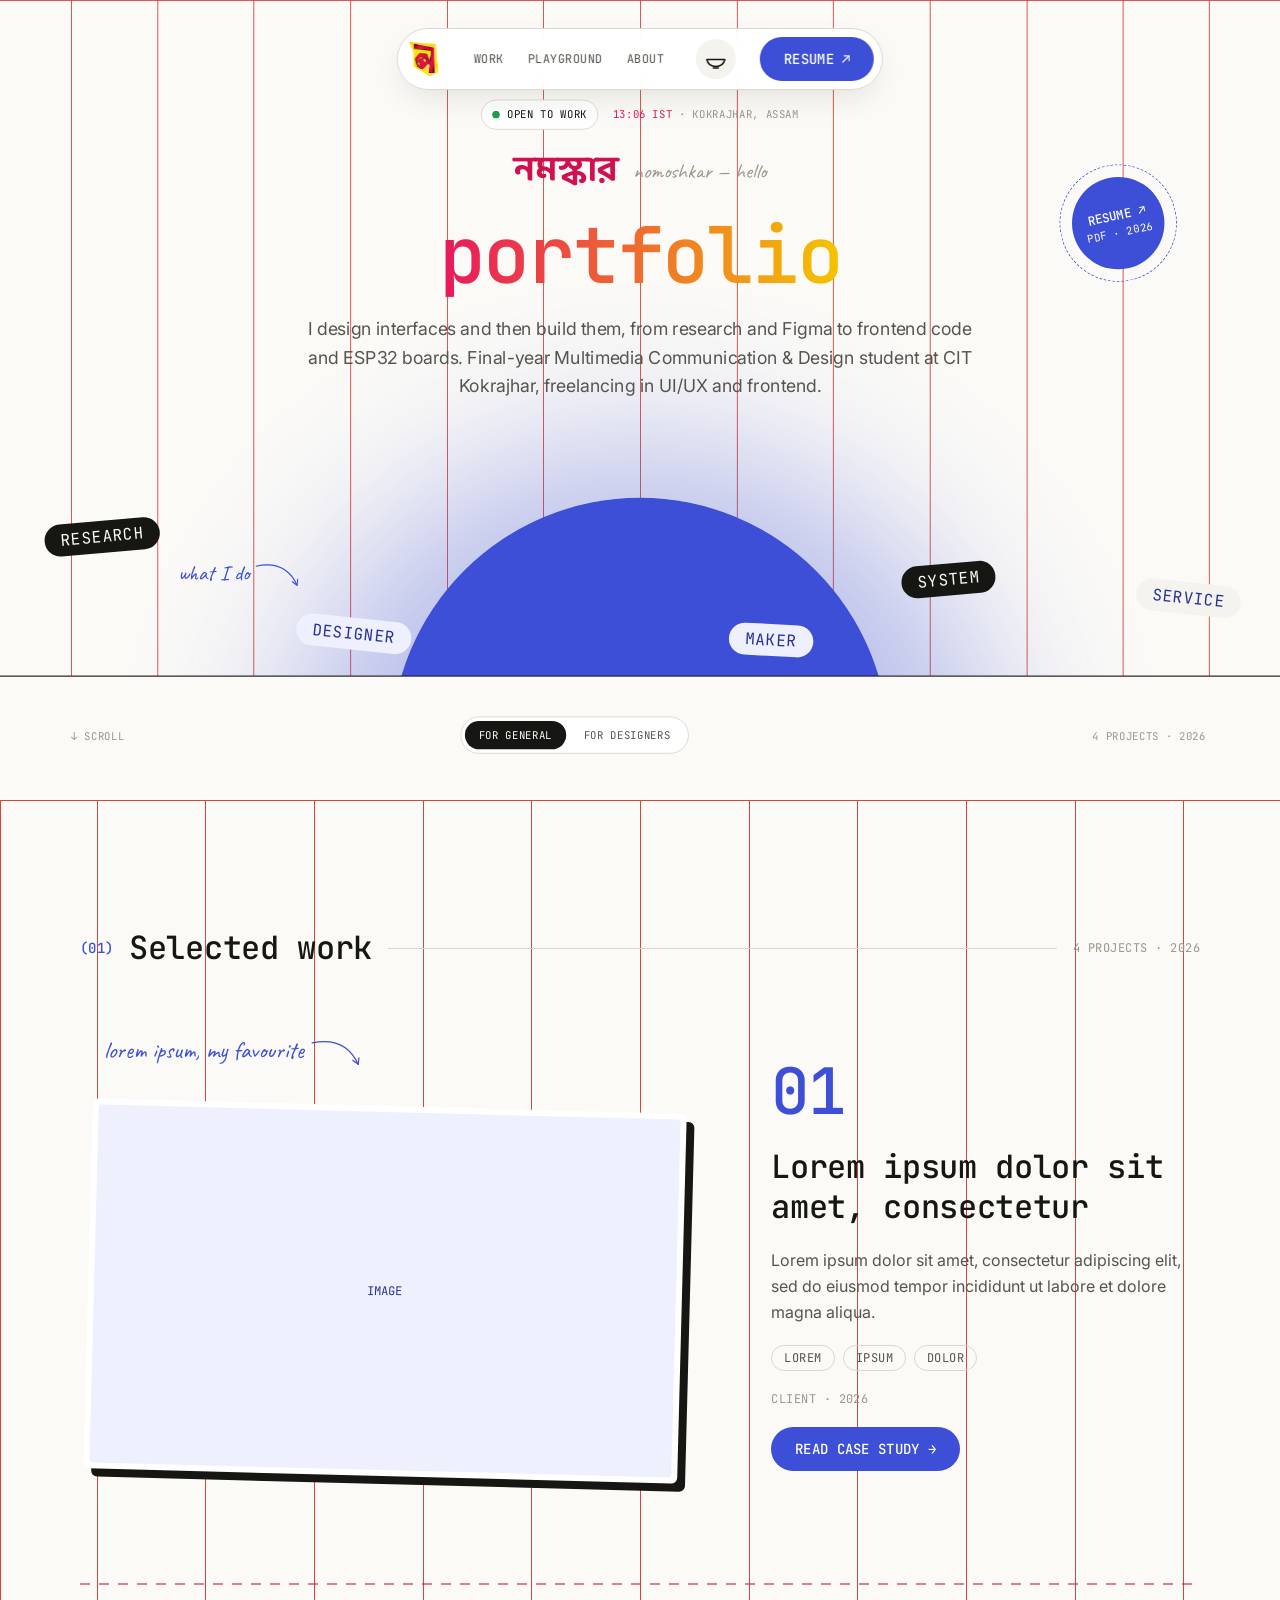
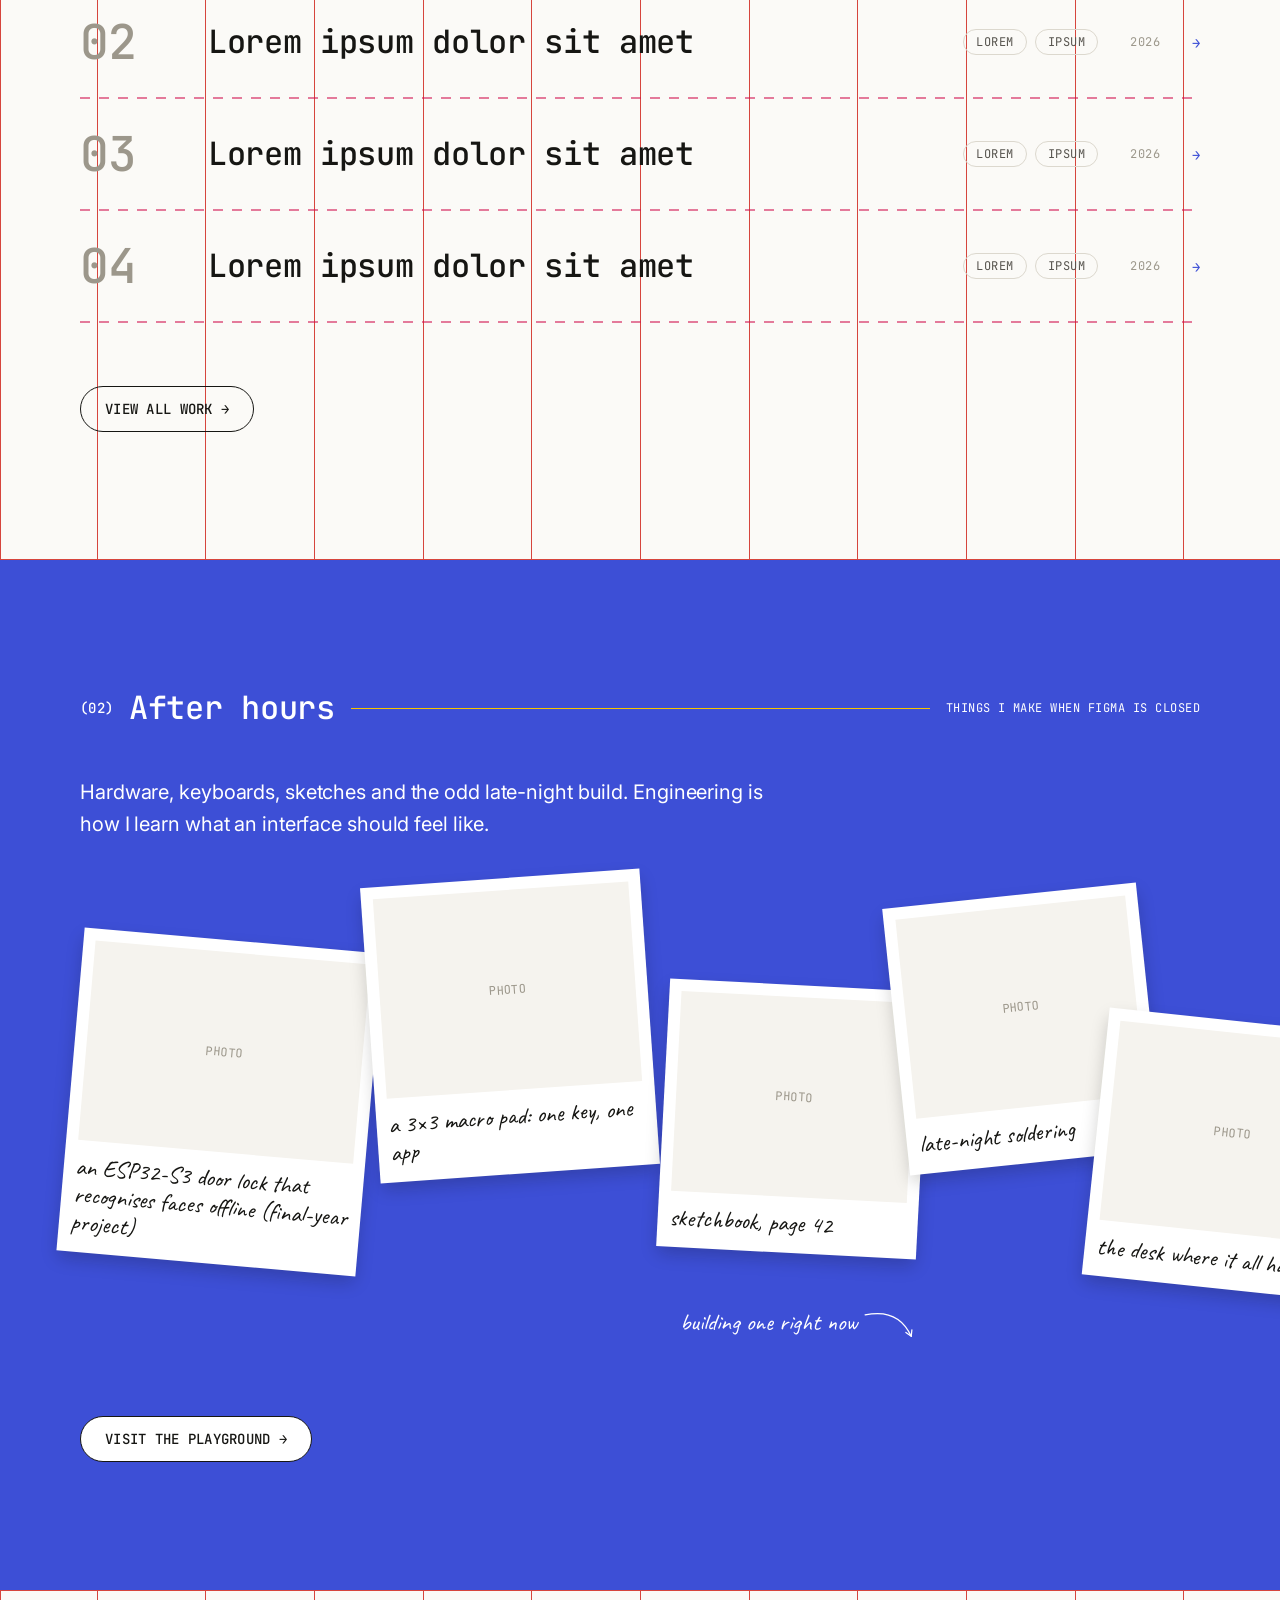
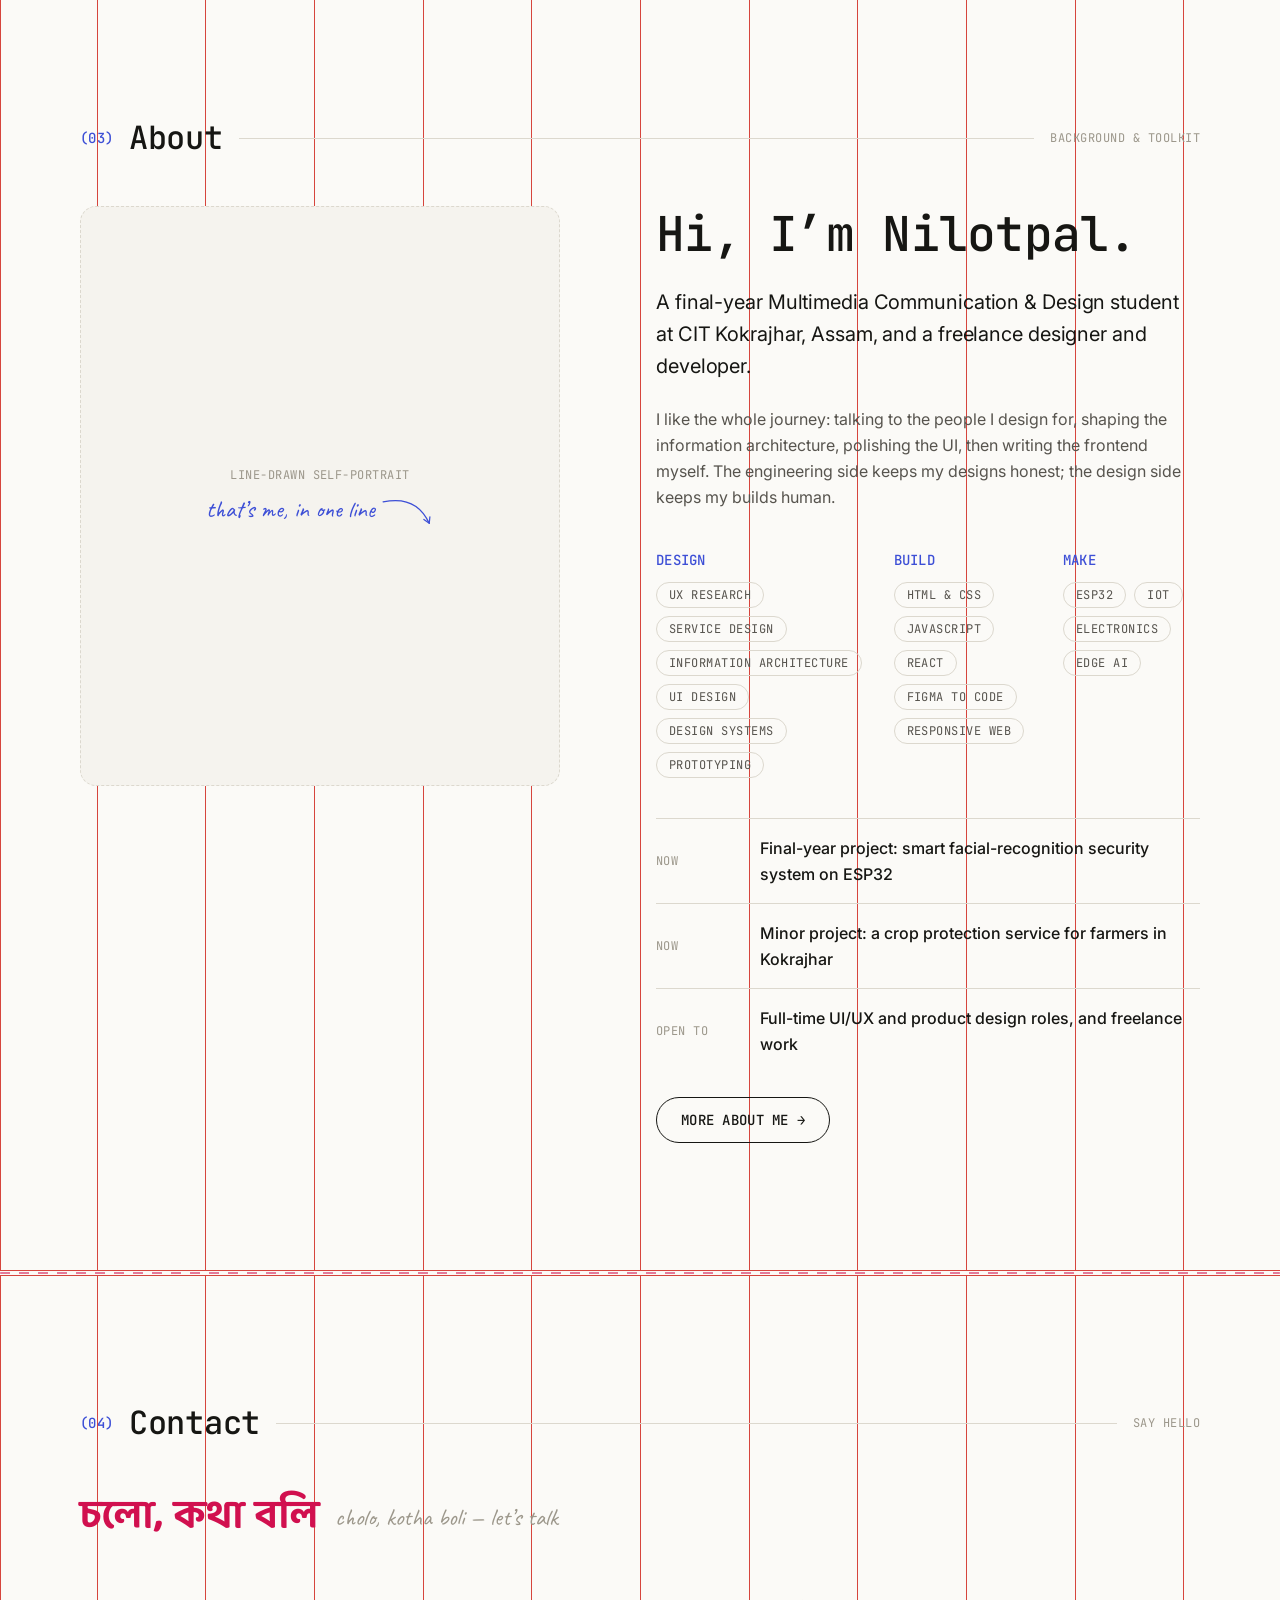
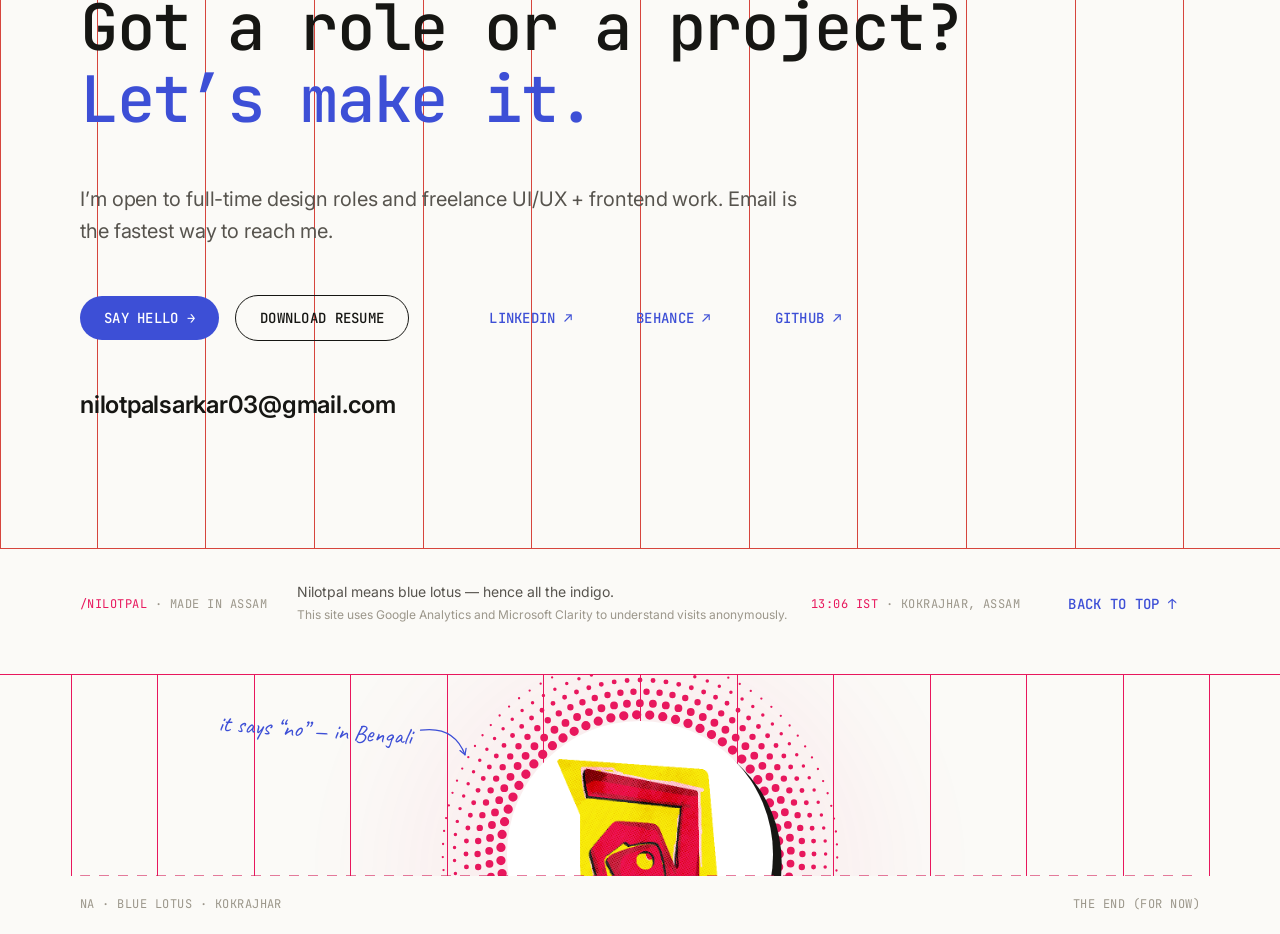
==== commit b7190d43: "404: drop grid and sun, shorter stage; footer: '/Nilotpal' in rani, remove © year (sitewide) Co-Auth" ====
--- a/index.html
+++ b/index.html
@@ -254,7 +254,7 @@
 <!-- FOOTER — Logo Rise -->
 <footer class="footer">
   <div class="footer__row">
-    <p class="label-s muted footer__copy">© 2026 /Nilotpal · Made in Assam</p>
+    <p class="label-s muted footer__copy"><span class="rani">/Nilotpal</span> · Made in Assam</p>
     <p class="body-s secondary">Nilotpal means blue lotus — hence all the indigo.<br><span class="footer__privacy">This site uses Google Analytics and Microsoft Clarity to understand visits anonymously.</span></p>
     <p class="label-s muted"><span class="rani ist-time">14:32 IST</span> · Kokrajhar, Assam</p>
     <a class="btn btn--ghost" href="#top">Back to top ↑</a>
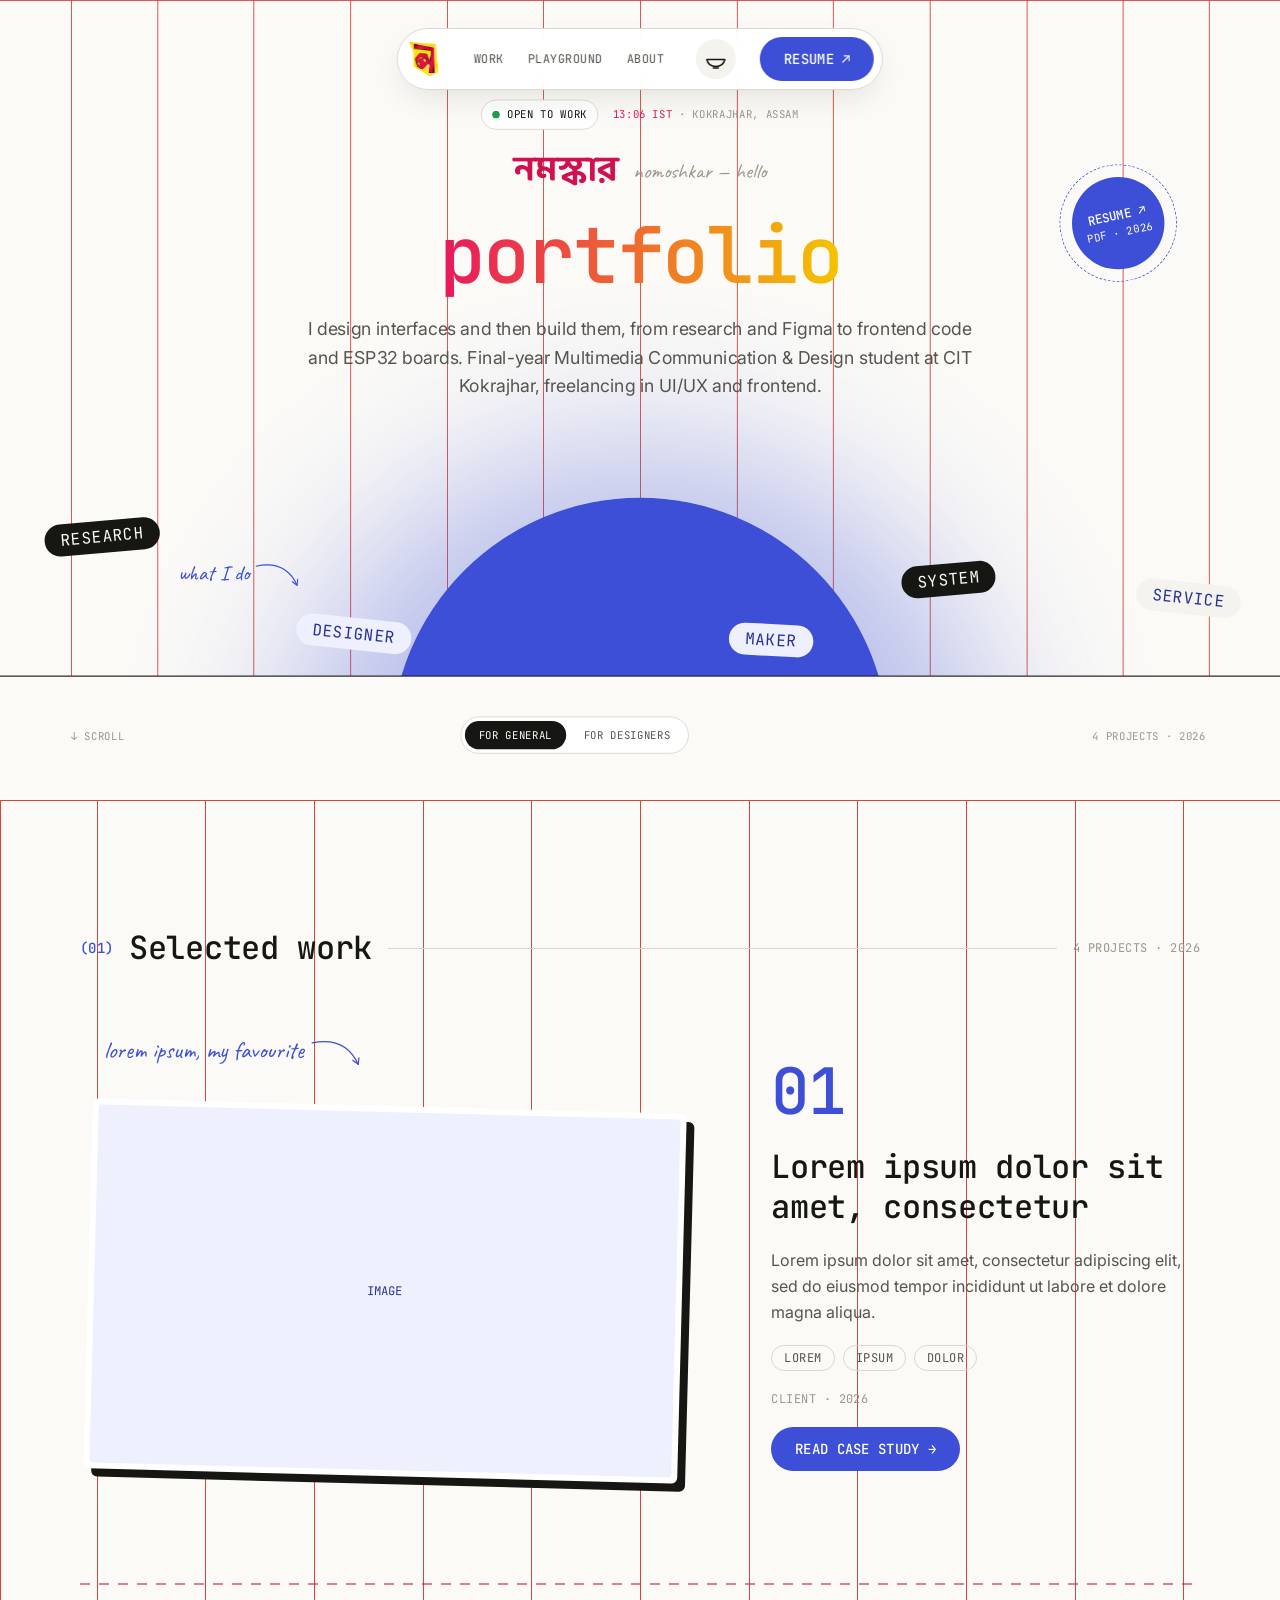
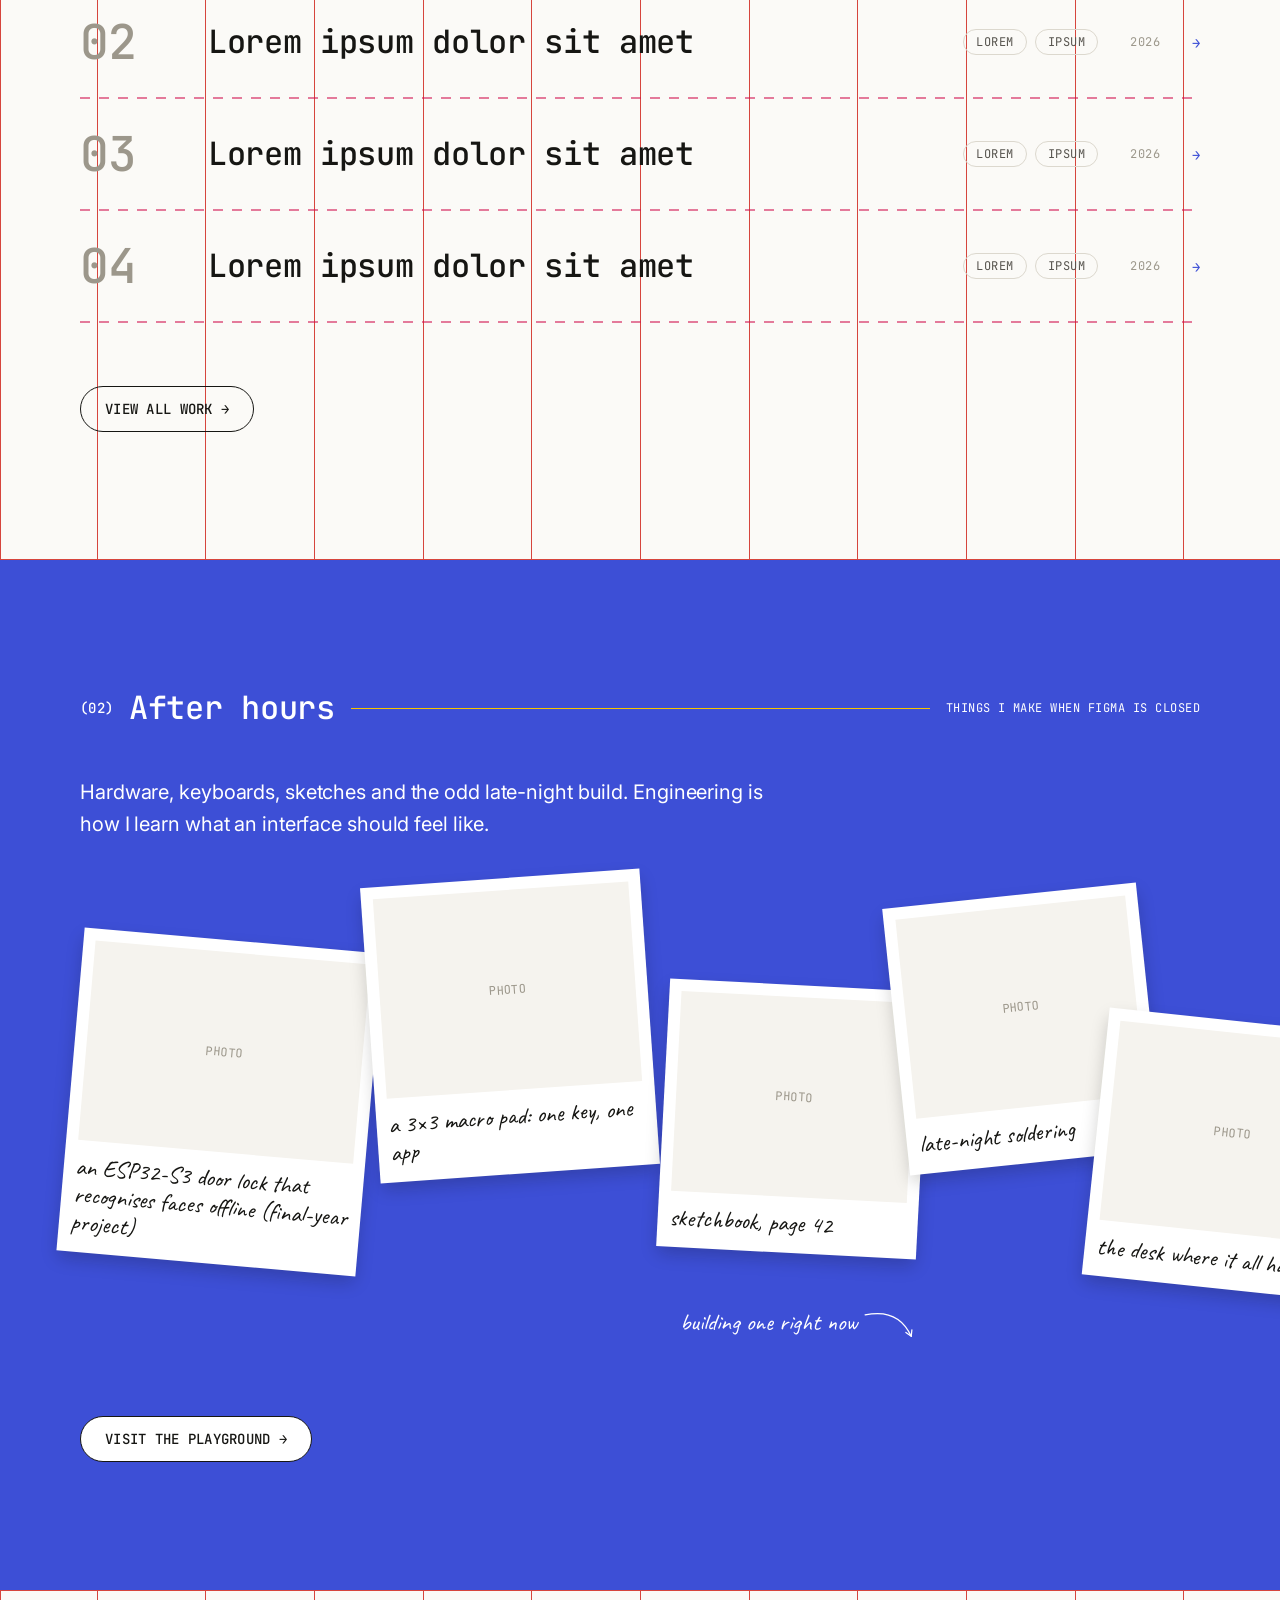
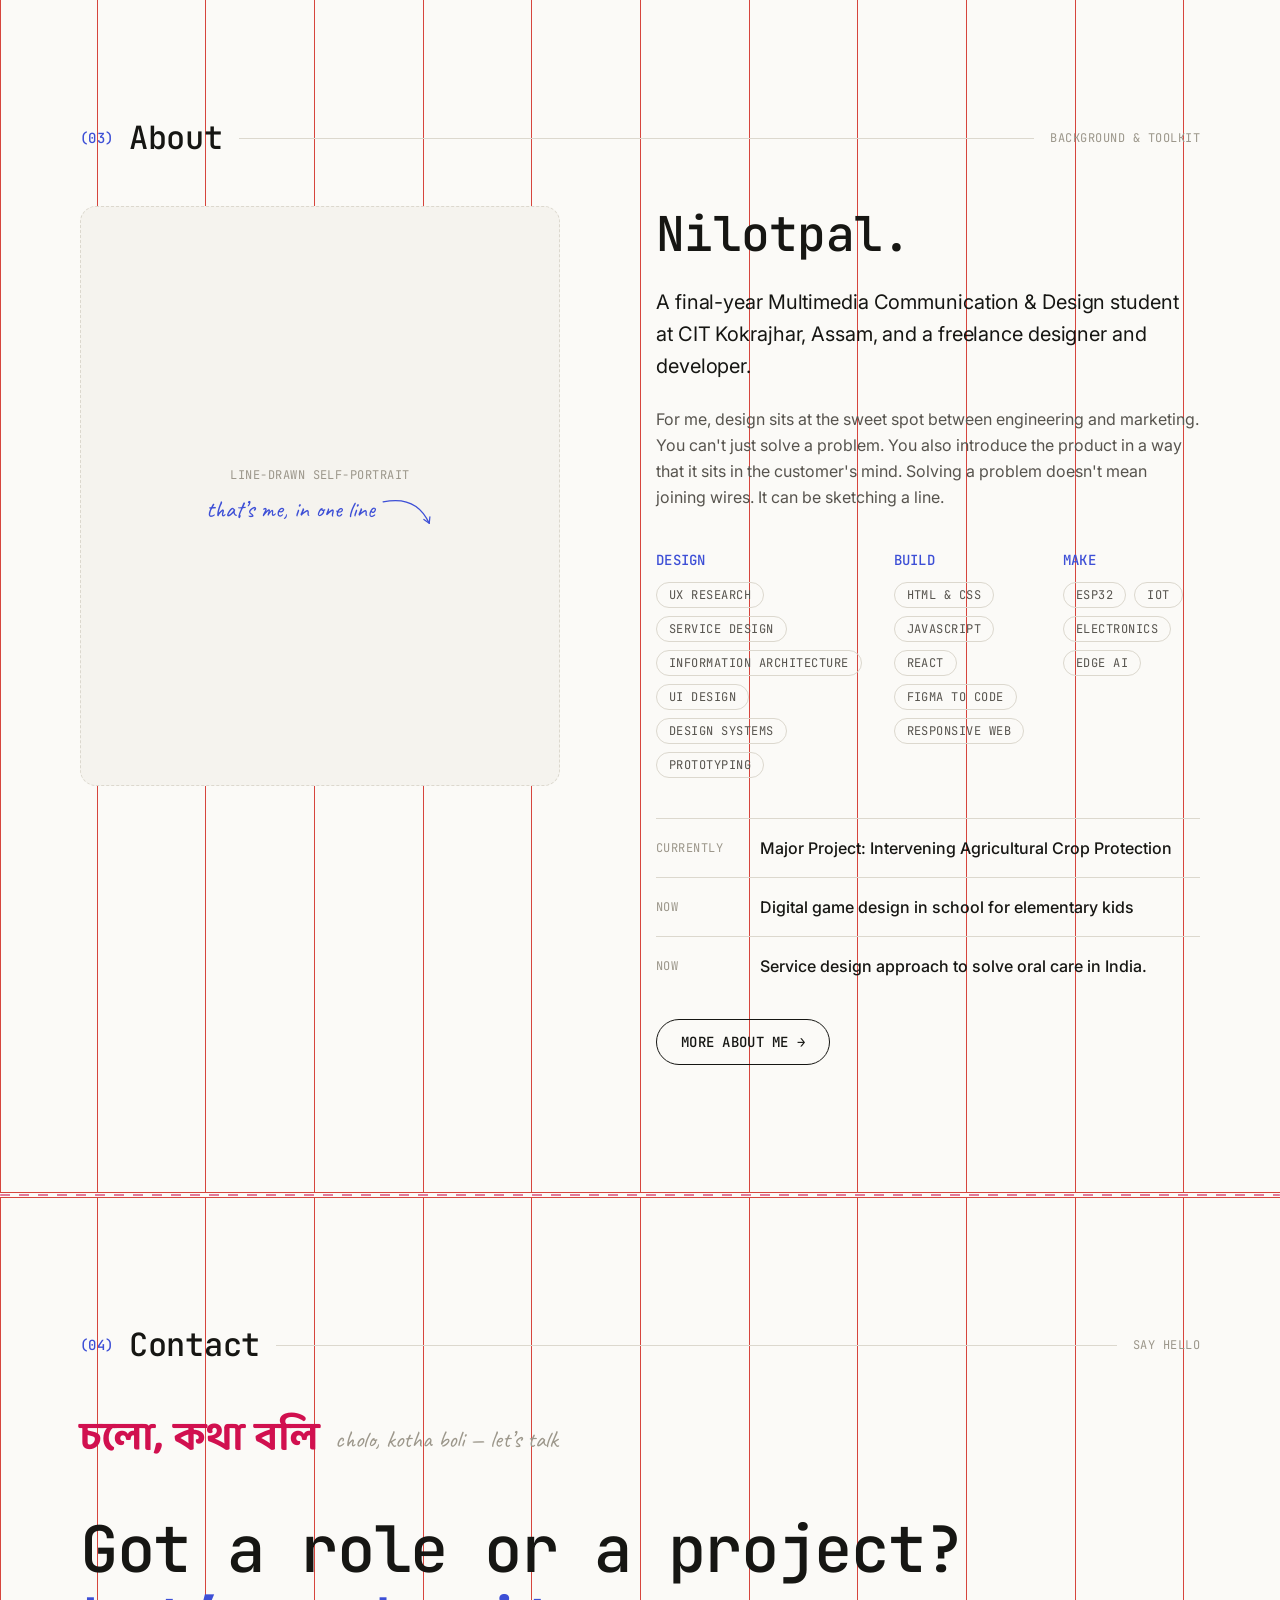
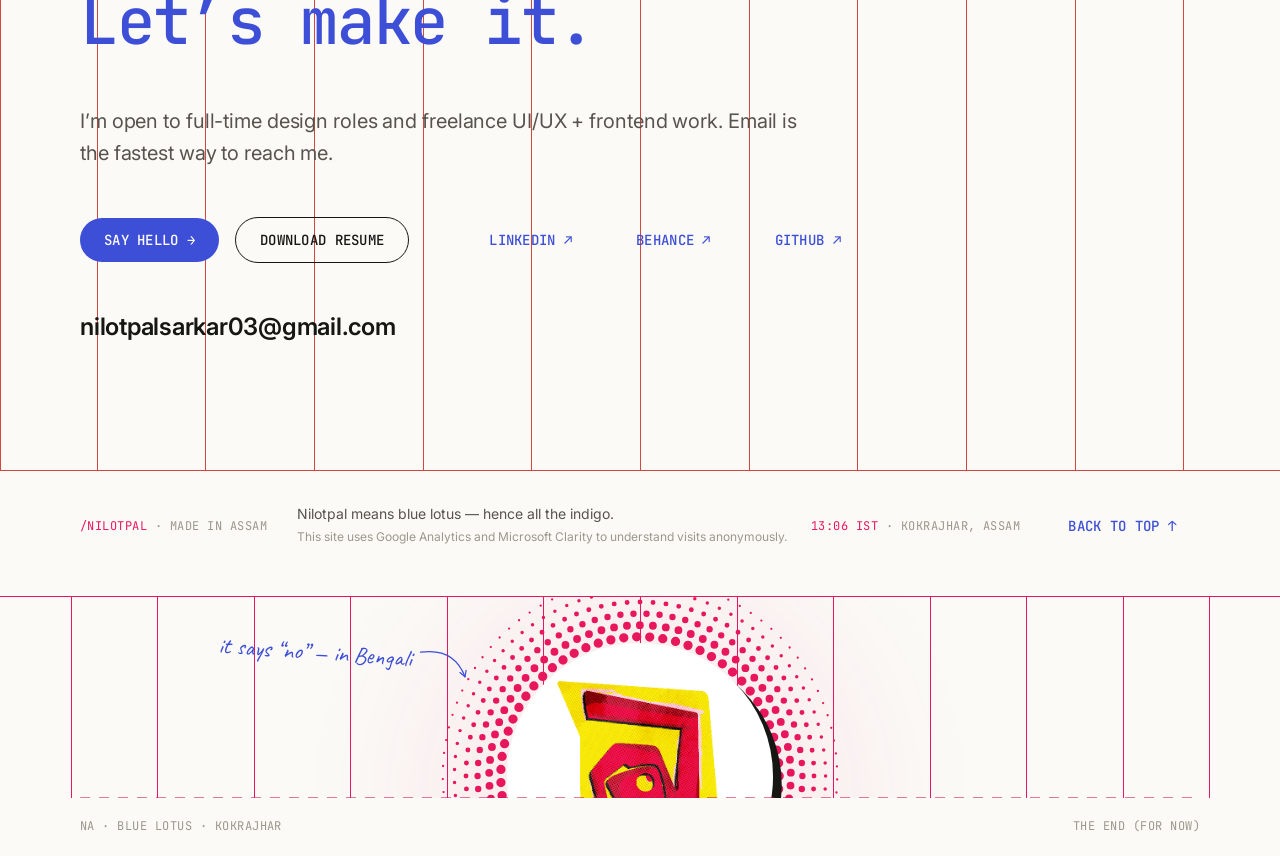
==== commit 076dae8a: "Phone header: logo · Home · Work · Resume; hide theme toggle on small screens Co-Authored-By: Claude" ====
--- a/index.html
+++ b/index.html
@@ -37,6 +37,7 @@
 <header class="nav" aria-label="Main">
   <a class="nav__logo" href="#top" aria-label="Home"><img src="assets/logo.png" alt="Nilotpal's logo: the Bengali word না" width="31" height="36"></a>
   <nav class="nav__links">
+    <a class="nav__home" href="#top">Home</a>
     <a href="#selected-work">Work</a>
     <a href="#after-hours">Playground</a>
     <a href="#about">About</a>
--- a/styles.css
+++ b/styles.css
@@ -271,8 +271,14 @@
   .hero__ground{top:auto;bottom:-139px;left:-50vw;right:-50vw}
   .hero__horizon{display:none}
 }
+.nav__home{display:none}
 @media (max-width:560px){
-  .nav__links{display:none}
+  /* Phone header: logo · Home · Work · Resume (no theme toggle) */
+  .nav{gap:12px}
+  .nav__links{display:flex;gap:14px;padding:0 6px}
+  .nav__links a{display:none}
+  .nav__links a.nav__home,.nav__links a[href="#selected-work"]{display:inline}
+  .nav__diya{display:none}
 }
 
 /* ============ Reduced motion ============ */
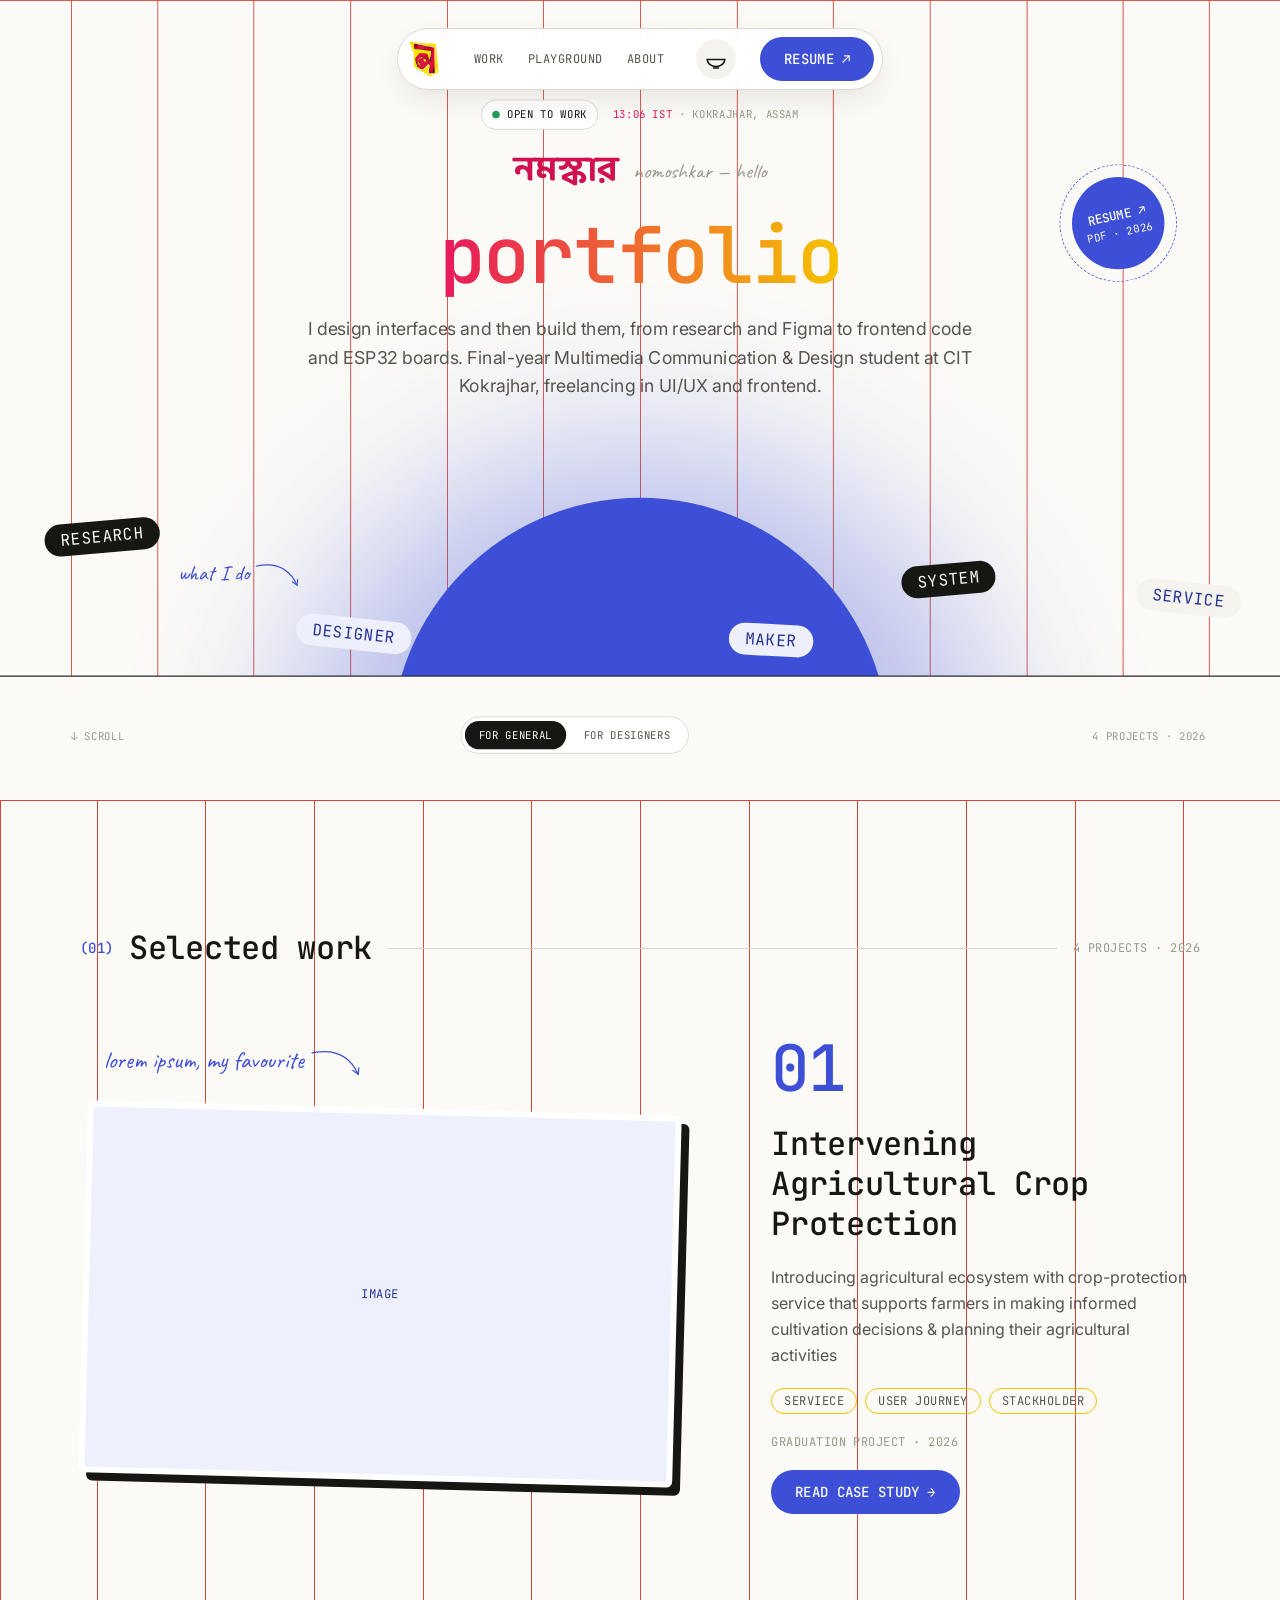
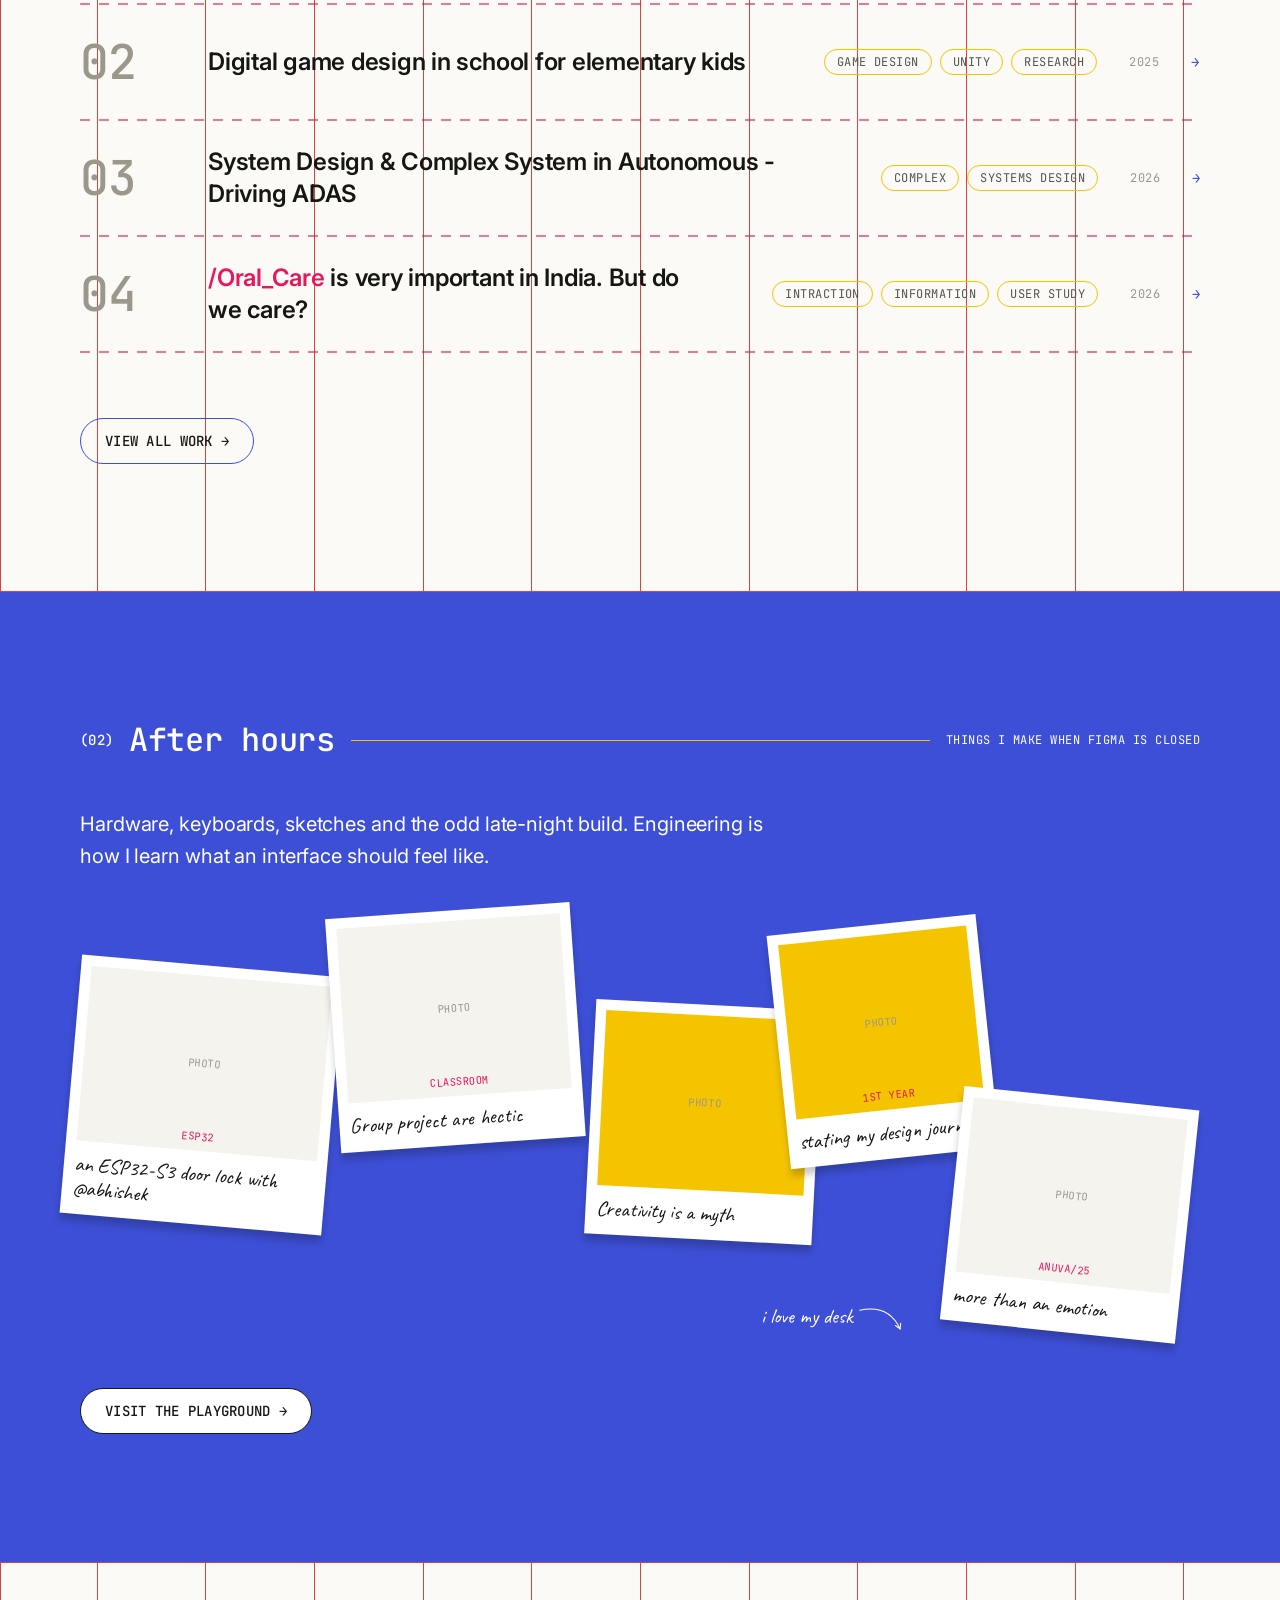
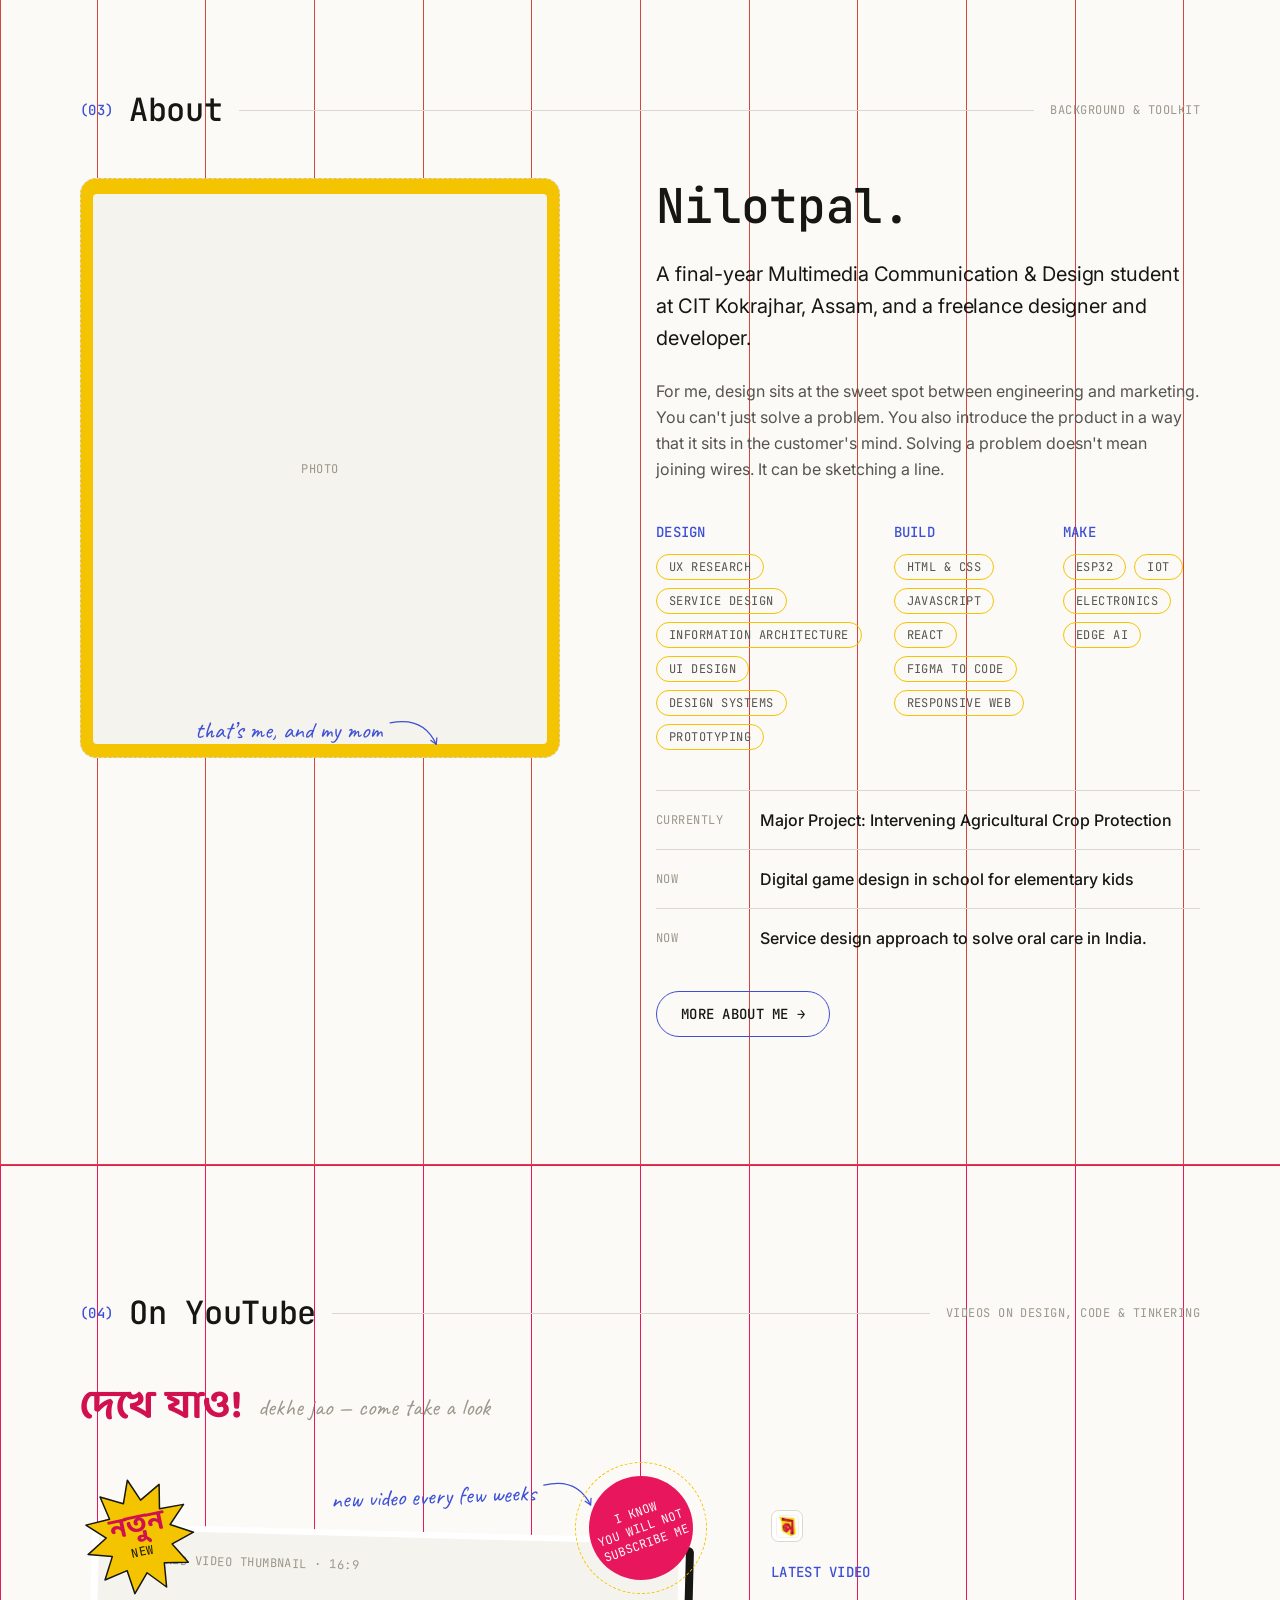
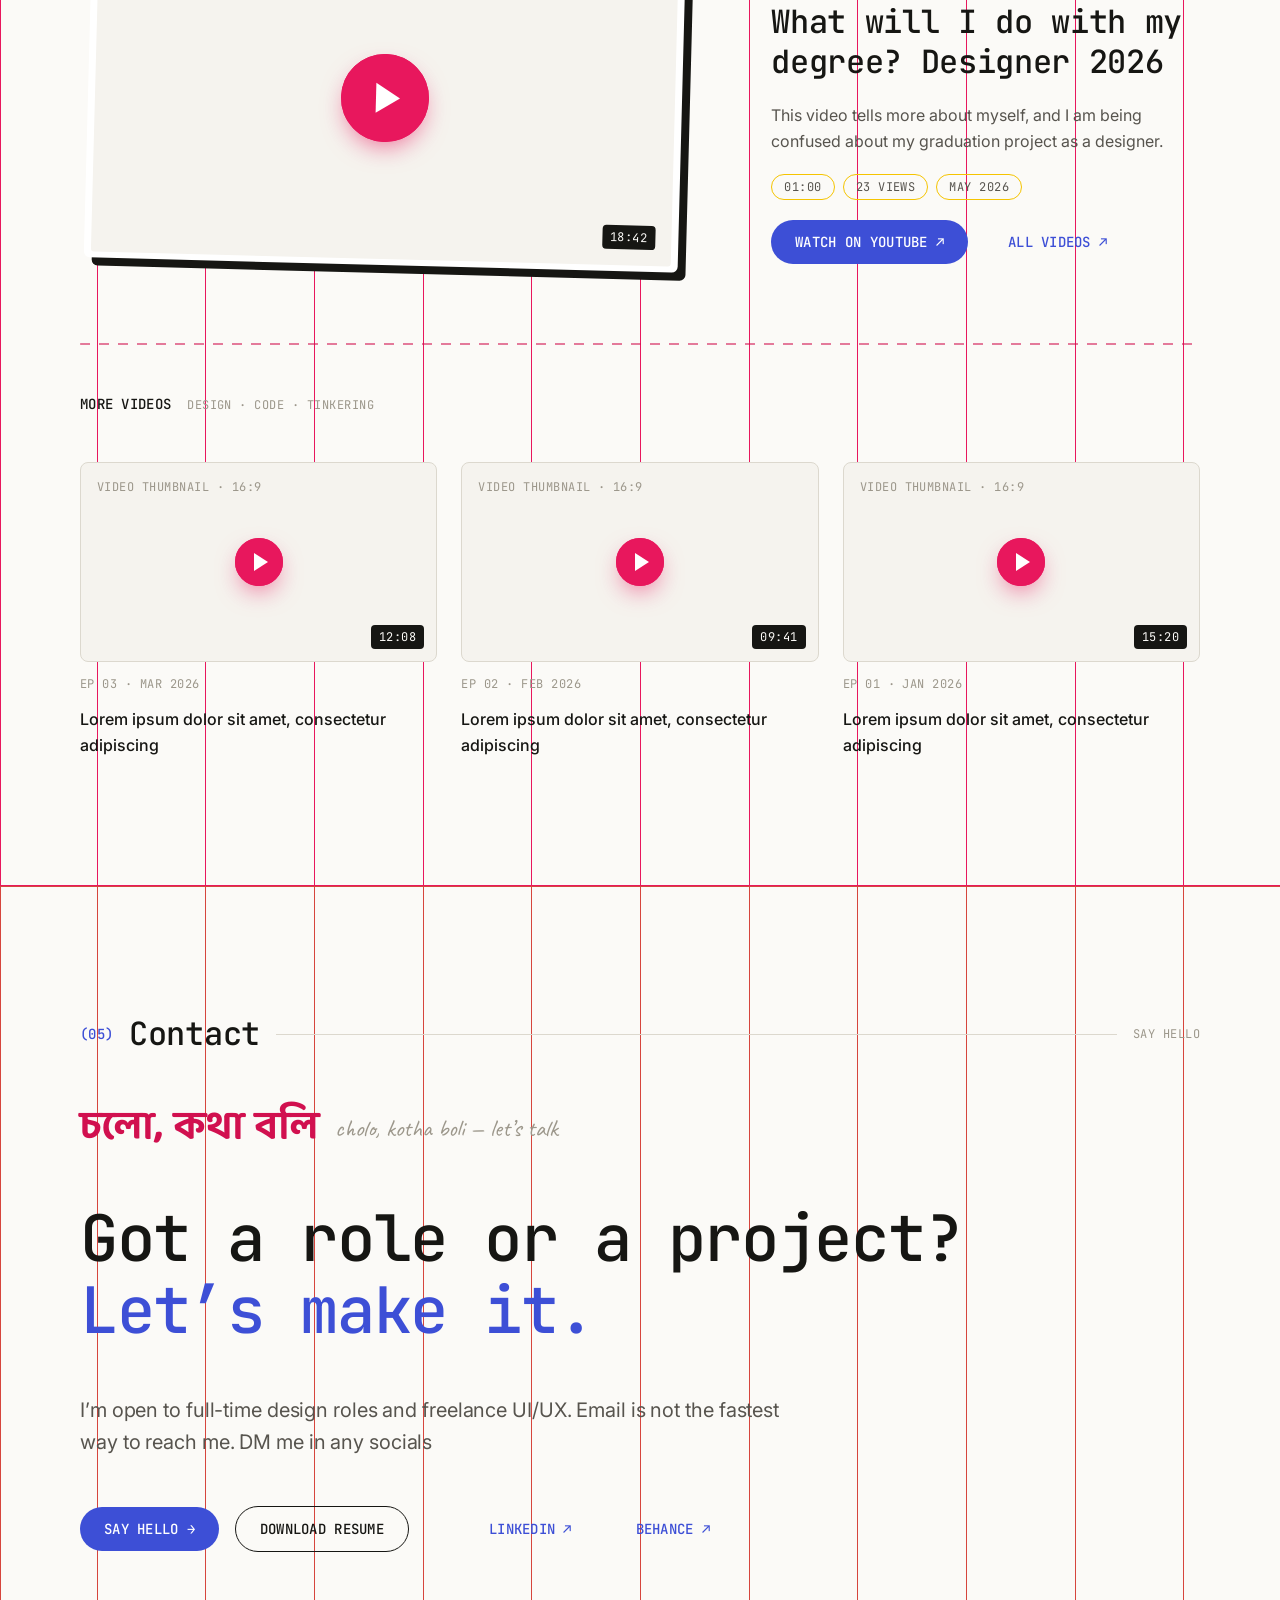
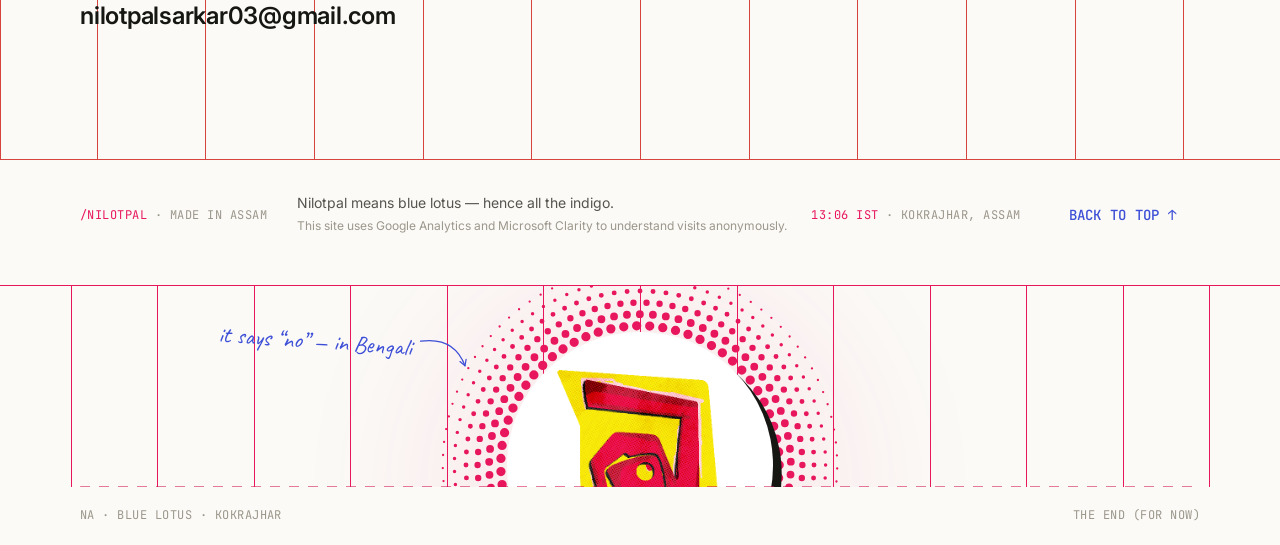
==== commit 1ab088a6: "Home + Playground: rebuild from Figma (desktop, tablet, phone) with playful interactions - Home: new" ====
--- a/index.html
+++ b/index.html
@@ -29,20 +29,21 @@
   <link rel="preconnect" href="https://fonts.googleapis.com">
   <link rel="preconnect" href="https://fonts.gstatic.com" crossorigin>
   <link href="https://fonts.googleapis.com/css2?family=Baloo+Da+2:wght@700&family=Caveat:wght@400;700&family=Inter:wght@400;500;600&family=JetBrains+Mono:wght@400;500&display=swap" rel="stylesheet">
-  <link rel="stylesheet" href="styles.css">
+  <link rel="stylesheet" href="/styles.css">
 </head>
-<body>
+<body class="no-js">
+<script>document.body.classList.remove('no-js')</script>
 
 <!-- Floating pill nav -->
 <header class="nav" aria-label="Main">
   <a class="nav__logo" href="#top" aria-label="Home"><img src="assets/logo.png" alt="Nilotpal's logo: the Bengali word না" width="31" height="36"></a>
   <nav class="nav__links">
-    <a class="nav__home" href="#top">Home</a>
     <a href="#selected-work">Work</a>
-    <a href="#after-hours">Playground</a>
+    <a href="/playground">Playground</a>
     <a href="#about">About</a>
   </nav>
   <button class="nav__diya" type="button" aria-label="Dark mode (coming soon)" title="Dark mode coming soon"><img src="assets/diya.svg" alt="" width="24" height="24"></button>
+  <a class="nav__work" href="#selected-work">Work</a>
   <a class="btn btn--primary" data-c="resume" href="#" aria-label="Download résumé">Resume ↗</a>
 </header>
 
@@ -67,13 +68,13 @@
         <p class="hero__bio" data-c="hero_bio">I design interfaces and then build them, from research and Figma to frontend code and ESP32 boards. Final-year Multimedia Communication &amp; Design student at CIT Kokrajhar, freelancing in UI/UX and frontend.</p>
       </div>
 
-      <span class="chip chip--xl chip--accent hero__chip" style="--x:333px;--y:695px;--r:6deg">Designer</span>
-      <span class="chip chip--xl chip--soft hero__chip" style="--x:1278px;--y:655px;--r:6deg">Service</span>
-      <span class="chip chip--xl chip--solid hero__chip" style="--x:1014px;--y:634px;--r:-5deg">System</span>
-      <span class="chip chip--xl chip--solid hero__chip" style="--x:50px;--y:586px;--r:-5deg">Research</span>
-      <span class="chip chip--xl chip--accent hero__chip" style="--x:820px;--y:702px;--r:3deg">Maker</span>
-
-      <p class="note hero__note" aria-hidden="true">what I do<svg class="note__arrow" width="56" height="28" viewBox="0 -2 60 34" fill="none"><path d="M1 4C29 -2 47 8 57 30" stroke="currentColor" stroke-width="1.5" stroke-linecap="round"/><path d="M50.5 25.3L57 30L57.8 22" stroke="currentColor" stroke-width="1.5" stroke-linecap="round" stroke-linejoin="round"/></svg></p>
+      <span class="chip chip--xl chip--accent hero__chip" style="--x:333px;--y:695px;--r:6deg;--fd:0s">Designer</span>
+      <span class="chip chip--xl chip--soft hero__chip" style="--x:1278px;--y:655px;--r:6deg;--fd:-1.2s">Service</span>
+      <span class="chip chip--xl chip--solid hero__chip" style="--x:1014px;--y:634px;--r:-5deg;--fd:-2.4s">System</span>
+      <span class="chip chip--xl chip--solid hero__chip" style="--x:50px;--y:586px;--r:-5deg;--fd:-3.1s">Research</span>
+      <span class="chip chip--xl chip--accent hero__chip" style="--x:820px;--y:702px;--r:3deg;--fd:-4s">Maker</span>
+
+      <p class="note hero__note" aria-hidden="true">what I do</p>
 
       <a class="stamp hero__stamp" data-c="resume" href="#" aria-label="Download résumé PDF">
         <span class="stamp__ring" aria-hidden="true"></span>
@@ -89,129 +90,88 @@
     </div>
   </section>
 
-  <!-- SELECTED WORK -->
+  <!-- (01) SELECTED WORK -->
   <section class="section" id="selected-work" data-view="general" aria-labelledby="work-title">
     <div class="bp" aria-hidden="true"></div>
     <div class="wrap stack-64">
-      <div class="sh"><span class="sh__num">(01)</span><h2 class="sh__title" id="work-title">Selected work</h2><span class="sh__rule"></span><span class="label-s muted" data-c="count">4 projects · 2026</span></div>
-
-      <!-- General view -->
+      <div class="sh rv"><span class="sh__num">(01)</span><h2 class="sh__title" id="work-title">Selected work</h2><span class="sh__rule"></span><span class="label-s muted" data-c="count">4 projects · 2026</span></div>
+
+      <!-- General view (re-rendered from content/projects.json) -->
       <div class="view view--general">
-        <div class="featured">
+        <div class="featured fade">
           <div class="featured__media">
-            <a class="sticker featured__sticker" href="#" aria-label="Open project 01"><span class="sticker__img">Image</span></a>
-            <p class="note featured__note" aria-hidden="true">lorem ipsum, my favourite<svg class="note__arrow" width="56" height="28" viewBox="0 -2 60 34" fill="none"><path d="M1 4C29 -2 47 8 57 30" stroke="currentColor" stroke-width="1.5" stroke-linecap="round"/><path d="M50.5 25.3L57 30L57.8 22" stroke="currentColor" stroke-width="1.5" stroke-linecap="round" stroke-linejoin="round"/></svg></p>
+            <a class="sticker featured__sticker" href="#" aria-label="Open Intervening Agricultural Crop Protection"><span class="sticker__img">Image<img class="ph" src="/assets/img/home-featured-01.jpg" alt="Intervening Agricultural Crop Protection" onerror="this.hidden=true"></span></a>
+            <p class="note featured__note" aria-hidden="true">lorem ipsum, my favourite</p>
           </div>
           <div class="featured__info">
             <p class="display-l accent">01</p>
-            <h3 class="h2">Lorem ipsum dolor sit amet, consectetur</h3>
-            <p class="body-m secondary">Lorem ipsum dolor sit amet, consectetur adipiscing elit, sed do eiusmod tempor incididunt ut labore et dolore magna aliqua.</p>
-            <ul class="tags"><li class="chip">Lorem</li><li class="chip">Ipsum</li><li class="chip">Dolor</li></ul>
-            <p class="label-s muted">Client · Year</p>
+            <h3 class="h2">Intervening Agricultural Crop Protection</h3>
+            <p class="body-m secondary">Introducing agricultural ecosystem with crop-protection service that supports farmers in making informed cultivation decisions &amp; planning their agricultural activities</p>
+            <ul class="tags"><li class="chip">Serviece</li><li class="chip">User journey</li><li class="chip">Stackholder</li></ul>
+            <p class="label-s muted">Graduation Project · 2026</p>
             <a class="btn btn--primary" href="#">Read case study →</a>
           </div>
         </div>
 
-        <div class="index">
+        <div class="index fade">
           <div class="kantha" aria-hidden="true"></div>
           <a class="irow" href="#">
-            <span class="irow__num">02</span><span class="irow__title">Lorem ipsum dolor sit amet</span><span class="irow__spacer"></span>
-            <span class="tags"><span class="chip">Lorem</span><span class="chip">Ipsum</span></span><span class="label-s muted">2026</span><span class="irow__arrow" aria-hidden="true"></span>
+            <span class="irow__num">02</span><span class="irow__title">Digital game design in school for elementary kids</span><span class="irow__spacer"></span>
+            <span class="tags"><span class="chip">Game design</span><span class="chip">Unity</span><span class="chip">Research</span></span><span class="label-s muted irow__year">2025</span><span class="irow__arrow" aria-hidden="true"></span>
             <span class="sticker irow__preview" aria-hidden="true"><span class="sticker__img">Image</span></span>
           </a>
           <a class="irow" href="#">
-            <span class="irow__num">03</span><span class="irow__title">Lorem ipsum dolor sit amet</span><span class="irow__spacer"></span>
-            <span class="tags"><span class="chip">Lorem</span><span class="chip">Ipsum</span></span><span class="label-s muted">2026</span><span class="irow__arrow" aria-hidden="true"></span>
+            <span class="irow__num">03</span><span class="irow__title">System Design &amp; Complex System in Autonomous -Driving ADAS</span><span class="irow__spacer"></span>
+            <span class="tags"><span class="chip">Complex</span><span class="chip">systems Design</span></span><span class="label-s muted irow__year">2026</span><span class="irow__arrow" aria-hidden="true"></span>
             <span class="sticker irow__preview" aria-hidden="true"><span class="sticker__img">Image</span></span>
           </a>
           <a class="irow" href="#">
-            <span class="irow__num">04</span><span class="irow__title">Lorem ipsum dolor sit amet</span><span class="irow__spacer"></span>
-            <span class="tags"><span class="chip">Lorem</span><span class="chip">Ipsum</span></span><span class="label-s muted">2026</span><span class="irow__arrow" aria-hidden="true"></span>
+            <span class="irow__num">04</span><span class="irow__title"><span class="rani">/Oral_Care</span> is very important in India.  But do we care?</span><span class="irow__spacer"></span>
+            <span class="tags"><span class="chip">Intraction</span><span class="chip">Information</span><span class="chip">User study</span></span><span class="label-s muted irow__year">2026</span><span class="irow__arrow" aria-hidden="true"></span>
             <span class="sticker irow__preview" aria-hidden="true"><span class="sticker__img">Image</span></span>
           </a>
         </div>
 
-        <a class="btn btn--secondary" href="#">View all work →</a>
-      </div>
-
-      <!-- For designers view -->
-      <div class="view view--designers" hidden>
-        <article class="pcard pcard--featured">
-          <div class="pcard__img">Project image · 16:7</div>
-          <div class="pcard__body">
-            <p class="pcard__meta"><span class="label-m accent">01</span><span class="label-s muted">Client · Year</span></p>
-            <h3 class="h2">Lorem ipsum dolor sit amet, consectetur adipiscing elit</h3>
-            <p class="body-m secondary">Lorem ipsum dolor sit amet · sed do eiusmod tempor incididunt ut labore</p>
-            <ul class="tags"><li class="chip">Lorem</li><li class="chip">Ipsum</li><li class="chip">Dolor</li></ul>
-            <a class="btn btn--ghost" href="#">Read case study →</a>
-          </div>
-        </article>
-        <div class="pgrid">
-          <article class="pcard">
-            <div class="pcard__img pcard__img--grid">Project image · 3:2</div>
-            <div class="pcard__body">
-              <p class="pcard__meta"><span class="label-m accent">02</span><span class="label-s muted">Client · Year</span></p>
-              <h3 class="h3">Lorem ipsum dolor sit amet, consectetur adipiscing elit</h3>
-              <p class="body-m secondary">Lorem ipsum dolor sit amet · sed do eiusmod tempor incididunt ut labore</p>
-              <ul class="tags"><li class="chip">Lorem</li><li class="chip">Ipsum</li><li class="chip">Dolor</li></ul>
-              <a class="btn btn--ghost" href="#">Read case study →</a>
-            </div>
-          </article>
-          <article class="pcard">
-            <div class="pcard__img pcard__img--grid">Project image · 3:2</div>
-            <div class="pcard__body">
-              <p class="pcard__meta"><span class="label-m accent">03</span><span class="label-s muted">Client · Year</span></p>
-              <h3 class="h3">Lorem ipsum dolor sit amet, consectetur adipiscing elit</h3>
-              <p class="body-m secondary">Lorem ipsum dolor sit amet · sed do eiusmod tempor incididunt ut labore</p>
-              <ul class="tags"><li class="chip">Lorem</li><li class="chip">Ipsum</li><li class="chip">Dolor</li></ul>
-              <a class="btn btn--ghost" href="#">Read case study →</a>
-            </div>
-          </article>
-        </div>
-        <article class="pcard pcard--featured">
-          <div class="pcard__img">Project image · 16:7</div>
-          <div class="pcard__body">
-            <p class="pcard__meta"><span class="label-m accent">04</span><span class="label-s muted">Client · Year</span></p>
-            <h3 class="h2">Lorem ipsum dolor sit amet, consectetur adipiscing elit</h3>
-            <p class="body-m secondary">Lorem ipsum dolor sit amet · sed do eiusmod tempor incididunt ut labore</p>
-            <ul class="tags"><li class="chip">Lorem</li><li class="chip">Ipsum</li><li class="chip">Dolor</li></ul>
-            <a class="btn btn--ghost" href="#">Read case study →</a>
-          </div>
-        </article>
-      </div>
-    </div>
-  </section>
-
-  <!-- AFTER HOURS -->
+        <a class="btn btn--outline" href="#">View all work →</a>
+      </div>
+
+      <!-- For designers view (filled from content/projects.json) -->
+      <div class="view view--designers" hidden></div>
+    </div>
+  </section>
+
+  <!-- (02) AFTER HOURS -->
   <section class="section section--accent" id="after-hours" aria-labelledby="ah-title">
     <div class="wrap stack-48">
-      <div class="sh sh--on-accent"><span class="sh__num">(02)</span><h2 class="sh__title" id="ah-title">After hours</h2><span class="sh__rule"></span><span class="label-s">things I make when Figma is closed</span></div>
-      <p class="body-l on-accent lead">Hardware, keyboards, sketches and the odd late-night build. Engineering is how I learn what an interface should feel like.</p>
-      <div class="collage">
-        <figure class="polaroid" style="--cx:140px;--cy:214px;--w:300px;--r:5deg"><div class="polaroid__photo">photo</div><figcaption>an ESP32-S3 door lock that recognises faces offline (final-year project)</figcaption></figure>
-        <figure class="polaroid" style="--cx:430px;--cy:138px;--w:280px;--r:-4deg"><div class="polaroid__photo">photo</div><figcaption>a 3×3 macro pad: one key, one app</figcaption></figure>
-        <figure class="polaroid" style="--cx:713px;--cy:231px;--w:260px;--r:3deg"><div class="polaroid__photo">photo</div><figcaption>sketchbook, page 42</figcaption></figure>
-        <figure class="polaroid" style="--cx:943px;--cy:141px;--w:255px;--r:-6deg"><div class="polaroid__photo">photo</div><figcaption>late-night soldering</figcaption></figure>
-        <figure class="polaroid" style="--cx:1150px;--cy:267px;--w:270px;--r:6deg"><div class="polaroid__photo">photo</div><figcaption>the desk where it all happens</figcaption></figure>
-        <p class="note note--white collage__note" aria-hidden="true">building one right now<svg class="note__arrow" width="56" height="28" viewBox="0 -2 60 34" fill="none"><path d="M1 4C29 -2 47 8 57 30" stroke="currentColor" stroke-width="1.5" stroke-linecap="round"/><path d="M50.5 25.3L57 30L57.8 22" stroke="currentColor" stroke-width="1.5" stroke-linecap="round" stroke-linejoin="round"/></svg></p>
-      </div>
-      <a class="btn btn--secondary btn--paper" href="#">Visit the playground →</a>
-    </div>
-  </section>
-
-  <!-- ABOUT -->
+      <div class="sh sh--on-accent rv"><span class="sh__num">(02)</span><h2 class="sh__title" id="ah-title">After hours</h2><span class="sh__rule"></span><span class="label-s">things I make when Figma is closed</span></div>
+      <p class="body-l on-accent lead fade">Hardware, keyboards, sketches and the odd late-night build. Engineering is how I learn what an interface should feel like.</p>
+      <div class="art art--pols rv" style="--w:1280px;--h:480px">
+        <div class="art__in">
+          <figure class="pol" style="--cx:139px;--cy:200px;--w:300px;--r:5deg;--d:0s"><div class="pol__photo" style="--iw:383px;--ih:216px;--ir:-5deg">photo<img class="ph" src="/assets/img/home-afterhours-1.jpg" alt="ESP32-S3 door lock prototype" loading="lazy" onerror="this.hidden=true"><span class="pol__tag">eSP32</span></div><figcaption>an ESP32-S3 door lock with @abhishek</figcaption></figure>
+          <figure class="pol" style="--cx:429px;--cy:123px;--w:280px;--r:-4deg;--d:.08s"><div class="pol__photo" style="--iw:289px;--ih:217px;--ir:4deg">photo<img class="ph" src="/assets/img/home-afterhours-2.jpg" alt="Group project in the classroom" loading="lazy" onerror="this.hidden=true"><span class="pol__tag">Classroom</span></div><figcaption>Group project are hectic</figcaption></figure>
+          <figure class="pol" style="--cx:713px;--cy:231px;--w:260px;--r:3deg;--d:.16s"><div class="pol__photo pol__photo--haldi" style="--iw:231px;--ih:231px;--ir:-3deg">photo<img class="ph" src="/assets/img/home-afterhours-3.jpg" alt="" loading="lazy" onerror="this.hidden=true"></div><figcaption>Creativity is a myth</figcaption></figure>
+          <figure class="pol" style="--cx:918px;--cy:139px;--w:240px;--r:-6deg;--d:.24s"><div class="pol__photo pol__photo--haldi" style="--iw:327px;--ih:246px;--ir:6deg">photo<img class="ph" src="/assets/img/home-afterhours-4.jpg" alt="First year of design school" loading="lazy" onerror="this.hidden=true"><span class="pol__tag">1st year</span></div><figcaption>stating my design journey</figcaption></figure>
+          <figure class="pol" style="--cx:1131px;--cy:337px;--w:270px;--r:6deg;--d:.32s"><div class="pol__photo" style="--iw:301px;--ih:226px;--ir:-6deg">photo<img class="ph" src="/assets/img/home-afterhours-5.jpg" alt="ANUVA 2025" loading="lazy" onerror="this.hidden=true"><span class="pol__tag">ANUVA/25</span></div><figcaption>more than an emotion</figcaption></figure>
+          <p class="note note--white ah__note" aria-hidden="true">i love my desk</p>
+        </div>
+      </div>
+      <a class="btn btn--secondary btn--paper" href="/playground">Visit the playground →</a>
+    </div>
+  </section>
+
+  <!-- (03) ABOUT -->
   <section class="section" id="about" aria-labelledby="about-title">
     <div class="bp" aria-hidden="true"></div>
     <div class="wrap stack-48">
-      <div class="sh"><span class="sh__num">(03)</span><h2 class="sh__title" id="about-title">About</h2><span class="sh__rule"></span><span class="label-s muted">background &amp; toolkit</span></div>
+      <div class="sh rv"><span class="sh__num">(03)</span><h2 class="sh__title" id="about-title">About</h2><span class="sh__rule"></span><span class="label-s muted">background &amp; toolkit</span></div>
       <div class="about">
-        <div class="portrait">
-          <span class="label-s muted">line-drawn self-portrait</span>
-          <p class="note" aria-hidden="true">that’s me, in one line<svg class="note__arrow" width="56" height="28" viewBox="0 -2 60 34" fill="none"><path d="M1 4C29 -2 47 8 57 30" stroke="currentColor" stroke-width="1.5" stroke-linecap="round"/><path d="M50.5 25.3L57 30L57.8 22" stroke="currentColor" stroke-width="1.5" stroke-linecap="round" stroke-linejoin="round"/></svg></p>
-        </div>
-        <div class="bio">
+        <div class="portrait fade">
+          <div class="portrait__photo">photo<img class="ph" src="/assets/img/home-about-portrait.jpg" alt="Nilotpal with his mom" loading="lazy" onerror="this.hidden=true"></div>
+          <p class="note" aria-hidden="true">that’s me, and my mom</p>
+        </div>
+        <div class="bio fade" style="--d:.1s">
           <h3 class="h1" data-c="about_heading">Hi, I’m Nilotpal.</h3>
-          <p class="body-l" data-c="about_lead">A final-year Multimedia Communication &amp; Design student at CIT Kokrajhar, Assam, and a freelance designer and developer.</p>
+          <p class="body-l" data-c="about_lead">A final-year Multimedia Communication &amp; Design student at CIT Kokrajhar, Assam, and a freelance designer.</p>
           <p class="body-m secondary" data-c="about_body">I like the whole journey: talking to the people I design for, shaping the information architecture, polishing the UI, then writing the frontend myself. The engineering side keeps my designs honest; the design side keeps my builds human.</p>
           <div class="skills">
             <div><p class="label-m accent">Design</p><ul class="tags tags--wrap"><li class="chip">UX research</li><li class="chip">Service design</li><li class="chip">Information architecture</li><li class="chip">UI design</li><li class="chip">Design systems</li><li class="chip">Prototyping</li></ul></div>
@@ -223,31 +183,67 @@
             <div><dt class="label-s muted">Now</dt><dd>Minor project: a crop protection service for farmers in Kokrajhar</dd></div>
             <div><dt class="label-s muted">Open to</dt><dd>Full-time UI/UX and product design roles, and freelance work</dd></div>
           </dl>
-          <a class="btn btn--secondary" href="#">More about me →</a>
-        </div>
-      </div>
-    </div>
-  </section>
-
-  <div class="wrap"><div class="kantha" aria-hidden="true"></div></div>
-
-  <!-- CONTACT -->
+          <a class="btn btn--outline" href="#">More about me →</a>
+        </div>
+      </div>
+    </div>
+  </section>
+
+  <!-- (04) ON YOUTUBE -->
+  <section class="section" id="youtube" data-c="yt_section" aria-labelledby="yt-title">
+    <div class="bp bp--rani" aria-hidden="true"></div>
+    <div class="wrap stack-48">
+      <div class="sh rv"><span class="sh__num">(04)</span><h2 class="sh__title" id="yt-title">On YouTube</h2><span class="sh__rule"></span><span class="label-s muted">videos on design, code &amp; tinkering</span></div>
+      <p class="bn-phrase fade"><span class="bn" lang="bn">দেখে যাও!</span><span class="hand muted">dekhe jao — come take a look</span></p>
+      <div class="yt-feat fade" data-yt="feat">
+        <div class="yt-feat__media">
+          <div class="yt-sticker"><button class="yt-thumb" type="button" aria-label="Play the latest video"><span class="label-s yt-thumb__label">Featured video thumbnail · 16:9</span><span class="yt-play" aria-hidden="true"></span><span class="yt-dur">18:42</span></button></div>
+          <div class="yt-new" aria-hidden="true"><svg viewBox="0 0 118 118"><polygon points="59,3 67.8,25.2 89.2,13.7 84.5,37.5 108.9,38.3 91.6,55.2 112.9,67.6 89.6,74.6 101.6,95.9 78,91.4 75.2,115.6 59,97.6 42.8,115.6 40,91.4 16.4,95.9 28.4,74.6 5.1,67.6 26.4,55.2 9.1,38.3 33.5,37.5 28.8,13.7 50.2,25.2" fill="#F5C400" stroke="#161613" stroke-width="1.5" stroke-linejoin="round"/></svg><span class="yt-new__txt"><span class="yt-new__bn" lang="bn">নতুন</span><span class="label-s">New</span></span></div>
+          <a class="stamp yt-sub" data-c="yt_subscribe" href="#" target="_blank" rel="noopener" aria-label="Subscribe on YouTube">
+            <span class="stamp__ring" aria-hidden="true"></span>
+            <span class="stamp__disc"><span class="yt-sub__main">I know<br>you will not<br>subscribe me</span><span class="yt-sub__alt">wait…<br>you will?<br>♥ thank you</span></span>
+          </a>
+          <p class="note yt-feat__note" aria-hidden="true">new video every few weeks</p>
+        </div>
+        <div class="yt-info">
+          <span class="yt-logo"><img src="assets/icons/icon-48.png" alt="" width="23" height="28"></span>
+          <p class="label-m accent">Latest video</p>
+          <h3 class="h2" data-yt="title">What will I do with my degree? Designer 2026</h3>
+          <p class="body-m secondary" data-yt="desc">This video tells more about myself, and I am being confused about my graduation project as a designer.</p>
+          <ul class="tags" data-yt="chips"><li class="chip">01:00</li><li class="chip">23 views</li><li class="chip">May 2026</li></ul>
+          <div class="actions">
+            <a class="btn btn--primary" data-yt="watch" data-c="yt_channel" href="#" target="_blank" rel="noopener">Watch on YouTube ↗</a>
+            <a class="btn btn--ghost" data-c="yt_channel" href="#" target="_blank" rel="noopener">All videos ↗</a>
+          </div>
+        </div>
+      </div>
+      <div class="kantha" aria-hidden="true"></div>
+      <div class="yt-more"><p class="label-m">More videos</p><p class="label-s muted">design · code · tinkering</p></div>
+      <div class="yt-row" data-yt="row">
+        <a class="ycard fade" href="#" data-c="yt_channel" target="_blank" rel="noopener"><span class="yt-thumb"><span class="label-s yt-thumb__label">Video thumbnail · 16:9</span><span class="yt-play yt-play--s" aria-hidden="true"></span><span class="yt-dur">12:08</span></span><span class="label-s muted">EP 03 · Mar 2026</span><span class="ycard__title">Lorem ipsum dolor sit amet, consectetur adipiscing</span></a>
+        <a class="ycard fade" style="--d:.08s" href="#" data-c="yt_channel" target="_blank" rel="noopener"><span class="yt-thumb"><span class="label-s yt-thumb__label">Video thumbnail · 16:9</span><span class="yt-play yt-play--s" aria-hidden="true"></span><span class="yt-dur">09:41</span></span><span class="label-s muted">EP 02 · Feb 2026</span><span class="ycard__title">Lorem ipsum dolor sit amet, consectetur adipiscing</span></a>
+        <a class="ycard fade" style="--d:.16s" href="#" data-c="yt_channel" target="_blank" rel="noopener"><span class="yt-thumb"><span class="label-s yt-thumb__label">Video thumbnail · 16:9</span><span class="yt-play yt-play--s" aria-hidden="true"></span><span class="yt-dur">15:20</span></span><span class="label-s muted">EP 01 · Jan 2026</span><span class="ycard__title">Lorem ipsum dolor sit amet, consectetur adipiscing</span></a>
+      </div>
+    </div>
+  </section>
+
+  <!-- CONTACT (CTA band) -->
   <section class="section" id="contact" aria-labelledby="contact-title">
     <div class="bp" aria-hidden="true"></div>
     <div class="wrap stack-48">
-      <div class="sh"><span class="sh__num">(04)</span><h2 class="sh__title" id="contact-title">Contact</h2><span class="sh__rule"></span><span class="label-s muted">say hello</span></div>
-      <p class="bn-phrase"><span class="bn" lang="bn">চলো, কথা বলি</span><span class="hand muted">cholo, kotha boli — let’s talk</span></p>
-      <p class="display-l contact__big">Got a role or a project?<br><span class="accent">Let’s make it.</span></p>
-      <p class="body-l secondary lead">I’m open to full-time design roles and freelance UI/UX + frontend work. Email is the fastest way to reach me.</p>
-      <div class="actions">
+      <div class="sh rv"><span class="sh__num">(05)</span><h2 class="sh__title" id="contact-title">Contact</h2><span class="sh__rule"></span><span class="label-s muted">say hello</span></div>
+      <p class="bn-phrase fade"><span class="bn" lang="bn">চলো, কথা বলি</span><span class="hand muted">cholo, kotha boli — let’s talk</span></p>
+      <p class="display-l contact__big fade">Got a role or a project?<br><span class="accent">Let’s make it.</span></p>
+      <p class="body-l secondary lead fade">I’m open to full-time design roles and freelance UI/UX. Email is not the fastest way to reach me. DM me in any socials</p>
+      <div class="actions fade">
         <a class="btn btn--primary" data-c="mailto" href="mailto:nilotpalsarkar03@gmail.com">Say hello →</a>
         <a class="btn btn--secondary" data-c="resume" href="#">Download resume</a>
         <span class="actions__gap" aria-hidden="true"></span>
-        <a class="btn btn--ghost" data-c="linkedin" href="#" target="_blank" rel="noopener">LinkedIn ↗</a>
-        <a class="btn btn--ghost" data-c="behance" href="#" target="_blank" rel="noopener">Behance ↗</a>
-        <a class="btn btn--ghost" data-c="github" href="#" target="_blank" rel="noopener">GitHub ↗</a>
-      </div>
-      <a class="email" data-c="email" href="mailto:nilotpalsarkar03@gmail.com">nilotpalsarkar03@gmail.com</a>
+        <a class="btn btn--ghost" data-c="linkedin" href="https://www.linkedin.com/in/nilotpal-sarkar03/" target="_blank" rel="noopener">LinkedIn ↗</a>
+        <a class="btn btn--ghost" data-c="behance" href="https://www.behance.net/nilotpalsarkar" target="_blank" rel="noopener">Behance ↗</a>
+        <a class="btn btn--ghost" data-c="instagram" href="#" target="_blank" rel="noopener">Instagram ↗</a>
+      </div>
+      <a class="email fade" data-c="email" href="mailto:nilotpalsarkar03@gmail.com">nilotpalsarkar03@gmail.com</a>
     </div>
   </section>
 </main>
@@ -264,13 +260,13 @@
     <div class="bp bp--rani" aria-hidden="true"></div>
     <div class="rise__glow" aria-hidden="true"></div>
     <div class="rise__logo" aria-hidden="true">
-      <img class="rise__halo" src="assets/halo.svg" alt="" width="406" height="406">
+      <img class="rise__halo" src="/assets/halo.svg" alt="" width="406" height="406">
       <span class="rise__edge"></span>
-      <img class="rise__img" src="assets/logo.png" alt="" width="171" height="203">
+      <img class="rise__img" src="/assets/logo.png" alt="" width="171" height="203">
     </div>
     <div class="kantha rise__horizon" aria-hidden="true"></div>
     <div class="rise__ground" aria-hidden="true"></div>
-    <p class="note rise__note" aria-hidden="true">it says “no” — in Bengali<svg class="note__arrow" width="56" height="28" viewBox="0 -2 60 34" fill="none"><path d="M1 4C29 -2 47 8 57 30" stroke="currentColor" stroke-width="1.5" stroke-linecap="round"/><path d="M50.5 25.3L57 30L57.8 22" stroke="currentColor" stroke-width="1.5" stroke-linecap="round" stroke-linejoin="round"/></svg></p>
+    <p class="note rise__note" aria-hidden="true">it says “no” — in Bengali</p>
     <p class="label-s muted rise__left">Na · Blue lotus · Kokrajhar</p>
     <p class="label-s muted rise__right">The end (for now)</p>
   </div>
--- a/styles.css
+++ b/styles.css
@@ -10,6 +10,7 @@
   --mono:'JetBrains Mono',ui-monospace,monospace; --sans:'Inter',system-ui,sans-serif; --hand:'Caveat',cursive; --bengali:'Baloo Da 2',sans-serif;
   --hard:8px 8px 0 #161613;
   --pad:80px;
+  --spring:cubic-bezier(.2,.8,.2,1.25);
 }
 *{box-sizing:border-box;margin:0;padding:0}
 html{scroll-behavior:smooth}
@@ -19,10 +20,12 @@
 img{display:block}
 button{font:inherit;border:0;background:none;cursor:pointer;color:inherit}
 :focus-visible{outline:2px solid var(--accent);outline-offset:3px;border-radius:6px}
+[hidden]{display:none!important}
 
 /* ============ Type styles ============ */
 .label-s{font:400 12px/16px var(--mono);letter-spacing:.48px;text-transform:uppercase}
 .label-m{font:500 14px/20px var(--mono);letter-spacing:.28px;text-transform:uppercase}
+.display-xl{font:500 88px/96px var(--mono);letter-spacing:-2.64px}
 .display-l{font:500 64px/72px var(--mono);letter-spacing:-1.28px}
 .h1{font:500 48px/56px var(--mono);letter-spacing:-.72px}
 .h2{font:500 32px/40px var(--mono);letter-spacing:-.32px}
@@ -37,8 +40,10 @@
 
 /* ============ Layout ============ */
 .section{position:relative;overflow:hidden;padding:128px var(--pad)}
+.section--pg{padding-top:96px;padding-bottom:96px}
 .section--accent{background:var(--accent);color:var(--on-accent)}
 .wrap{position:relative;max-width:1280px;margin:0 auto}
+.stack-32{display:flex;flex-direction:column;align-items:flex-start;gap:32px}
 .stack-48{display:flex;flex-direction:column;align-items:flex-start;gap:48px}
 .stack-64{display:flex;flex-direction:column;align-items:flex-start;gap:64px}
 .lead{max-width:720px}
@@ -53,27 +58,45 @@
 /* Kantha stitch rule */
 .kantha{height:4px;width:100%;background-image:linear-gradient(to right,var(--kantha) 0 10px,transparent 10px 19px);background-size:19px 2px;background-repeat:repeat-x;background-position:0 1px;border-radius:2px}
 
+/* Art-directed collages: drawn on a fixed canvas, scaled to fit by main.js (--k) */
+.art{position:relative;width:100%;height:calc(var(--h) * var(--k,1))}
+.art__in{position:absolute;left:0;top:0;width:var(--w);height:var(--h);transform:scale(var(--k,1));transform-origin:0 0}
+
 /* ============ Components ============ */
-.btn{display:inline-flex;align-items:center;gap:8px;padding:12px 24px;border-radius:999px;font:500 14px/20px var(--mono);letter-spacing:.28px;text-transform:uppercase;white-space:nowrap;transition:background .2s,color .2s,transform .2s}
+.btn{display:inline-flex;align-items:center;gap:8px;padding:12px 24px;border-radius:999px;font:500 14px/20px var(--mono);letter-spacing:.28px;text-transform:uppercase;white-space:nowrap;transition:background .2s,color .2s,transform .2s,box-shadow .2s}
+.btn:active{transform:scale(.97)}
+.btn .arr{display:inline-block;transition:transform .3s var(--spring)}
+.btn:hover .arr--r{transform:translateX(4px)}
+.btn:hover .arr--ne{transform:translate(3px,-3px)}
+.btn:hover .arr--u{transform:translateY(-3px)}
+.btn:hover .arr--d{animation:hop .6s ease-in-out infinite}
+@keyframes hop{50%{transform:translateY(3px)}}
 .btn--primary{background:var(--accent);color:var(--on-accent)}
-.btn--primary:hover{background:var(--accent-hover)}
+.btn--primary:hover{background:var(--accent-hover);box-shadow:0 8px 18px -8px rgba(61,79,214,.7)}
 .btn--secondary{border:1px solid var(--border-strong);color:var(--text)}
 .btn--secondary:hover{background:var(--subtle)}
+.btn--outline{border:1px solid var(--accent);color:var(--text)}
+.btn--outline:hover{background:var(--accent-subtle);color:var(--on-subtle)}
 .btn--paper{background:var(--surface)}
+.btn--paper:hover{background:var(--haldi)}
 .btn--ghost{color:var(--accent)}
 .btn--ghost:hover{background:var(--accent-subtle);color:var(--on-subtle)}
 
-.chip{display:inline-flex;align-items:center;padding:4px 12px;border:1px solid var(--border);border-radius:999px;font:400 12px/16px var(--mono);letter-spacing:.48px;text-transform:uppercase;color:var(--text-2);white-space:nowrap}
+.chip{display:inline-flex;align-items:center;padding:4px 12px;border:1px solid var(--haldi);border-radius:999px;font:400 12px/16px var(--mono);letter-spacing:.48px;text-transform:uppercase;color:var(--text-2);white-space:nowrap;transition:background .2s,transform .2s}
+.chip--rani{color:var(--rani)}
 .chip--xl{padding:6px 18px;font-size:18px;line-height:24px;letter-spacing:.72px;border:0}
 .chip--accent{background:var(--accent-subtle);color:var(--on-subtle)}
 .chip--soft{background:var(--subtle);color:var(--on-subtle)}
-.chip--solid{background:var(--inverse);color:var(--text-inverse)}
+.chip--solid{background:var(--inverse);color:var(--text-inverse);border-color:var(--inverse)}
 .tags{display:flex;gap:8px}
 .tags--wrap{flex-wrap:wrap}
 
-.note{display:inline-flex;align-items:flex-start;gap:4px;font:400 24px/28px var(--hand);color:var(--accent);white-space:nowrap}
-.note__arrow{flex:none;margin-top:2px}
+.note{display:inline-flex;align-items:flex-start;gap:4px;font:400 24px/28px var(--hand);color:var(--accent);white-space:nowrap;pointer-events:none}
+.note::after{content:"";flex:none;width:56px;height:28px;margin-top:2px;background:currentColor;-webkit-mask:url("data:image/svg+xml,%3Csvg%20xmlns%3D%22http%3A//www.w3.org/2000/svg%22%20width%3D%2256%22%20height%3D%2228%22%20viewBox%3D%220%20-2%2060%2034%22%20fill%3D%22none%22%3E%3Cpath%20d%3D%22M1%204C29%20-2%2047%208%2057%2030%22%20stroke%3D%22black%22%20stroke-width%3D%221.5%22%20stroke-linecap%3D%22round%22/%3E%3Cpath%20d%3D%22M50.5%2025.3L57%2030L57.8%2022%22%20stroke%3D%22black%22%20stroke-width%3D%221.5%22%20stroke-linecap%3D%22round%22%20stroke-linejoin%3D%22round%22/%3E%3C/svg%3E") no-repeat center/contain;mask:url("data:image/svg+xml,%3Csvg%20xmlns%3D%22http%3A//www.w3.org/2000/svg%22%20width%3D%2256%22%20height%3D%2228%22%20viewBox%3D%220%20-2%2060%2034%22%20fill%3D%22none%22%3E%3Cpath%20d%3D%22M1%204C29%20-2%2047%208%2057%2030%22%20stroke%3D%22black%22%20stroke-width%3D%221.5%22%20stroke-linecap%3D%22round%22/%3E%3Cpath%20d%3D%22M50.5%2025.3L57%2030L57.8%2022%22%20stroke%3D%22black%22%20stroke-width%3D%221.5%22%20stroke-linecap%3D%22round%22%20stroke-linejoin%3D%22round%22/%3E%3C/svg%3E") no-repeat center/contain}
+.note--up::after{transform:scaleY(-1) rotate(10deg);margin-top:-14px}
+.note--plain::after{display:none}
 .note--white{color:var(--on-accent)}
+.note--rani{color:var(--rani)}
 
 .badge{display:inline-flex;align-items:center;gap:8px;padding:8px 12px;background:var(--surface);border:1px solid var(--border);border-radius:999px;font:400 12px/16px var(--mono);letter-spacing:.48px;text-transform:uppercase;color:var(--text)}
 .badge__dot{position:relative;width:8px;height:8px;border-radius:50%;background:var(--success)}
@@ -83,47 +106,76 @@
 .sh{display:flex;align-items:center;gap:16px;width:100%;height:40px}
 .sh__num{font:500 14px/20px var(--mono);letter-spacing:.28px;color:var(--accent)}
 .sh__title{font:500 32px/40px var(--mono);letter-spacing:-.32px;white-space:nowrap}
-.sh__rule{flex:1;height:1px;background:var(--border)}
+.sh__rule{flex:1;height:1px;background:var(--border);transform-origin:left;transition:transform 1s cubic-bezier(.2,.7,.2,1)}
 .sh--on-accent .sh__num,.sh--on-accent .sh__title,.sh--on-accent .label-s{color:var(--on-accent)}
 .sh--on-accent .sh__rule{background:var(--haldi)}
+.rv .sh__rule{transform:scaleX(0)}
+.rv.is-in .sh__rule{transform:none}
 
 .sticker{display:flex;padding:6px;background:#fff;border-radius:6px;box-shadow:var(--hard)}
-.sticker__img{flex:1;display:flex;align-items:center;justify-content:center;border-radius:3px;background:var(--accent-subtle);color:var(--on-subtle);font:400 12px var(--mono);text-transform:uppercase}
+.sticker__img{position:relative;flex:1;display:flex;align-items:center;justify-content:center;overflow:hidden;border-radius:3px;background:var(--accent-subtle);color:var(--on-subtle);font:400 12px var(--mono);letter-spacing:.48px;text-transform:uppercase}
+
+/* Real photos sit on top of their placeholder; a missing file just hides itself */
+.ph{position:absolute;inset:0;width:100%;height:100%;object-fit:cover}
+
+/* Washi tape */
+.washi{position:absolute;width:112px;height:30px;background:var(--haldi);transform:translate(-50%,-50%) rotate(var(--r));opacity:.95;z-index:6;transition:transform .4s var(--spring)}
+.washi--rani{background:var(--rani)}
+.washi:hover{transform:translate(-50%,-50%) rotate(calc(var(--r) * -1)) scale(1.05)}
+
+/* Logo sticker (halftone halo + white edge + logo) */
+.logo-stk{position:absolute;width:var(--s);height:var(--s)}
+.logo-stk__halo{position:absolute;left:1.4%;top:1.1%;width:97.9%;height:97.9%}
+.logo-stk__edge{position:absolute;left:18.9%;top:18.6%;width:65.7%;height:65.7%;border-radius:50%;background:#fff;box-shadow:calc(var(--s) * .022) calc(var(--s) * .022) 0 #161613}
+.logo-stk__img{position:absolute;left:31%;top:27.9%;width:42.1%;height:50%;object-fit:contain}
 
 /* ============ Nav ============ */
-.nav{position:fixed;top:28px;left:50%;transform:translateX(-50%);z-index:50;display:flex;align-items:center;gap:24px;padding:8px;background:rgba(255,255,255,.92);border:1px solid var(--border);border-radius:999px;box-shadow:0 12px 32px -8px rgba(22,22,19,.12);backdrop-filter:blur(16px);-webkit-backdrop-filter:blur(16px)}
-.nav__logo{display:flex;align-items:center;justify-content:center;width:36px;height:36px;transition:transform .3s}
+.nav{position:fixed;top:28px;left:50%;transform:translateX(-50%);z-index:50;display:flex;align-items:center;gap:24px;padding:8px;background:rgba(255,255,255,.92);border:1px solid var(--border);border-radius:999px;box-shadow:0 12px 32px -8px rgba(22,22,19,.12);backdrop-filter:blur(16px);-webkit-backdrop-filter:blur(16px);transition:transform .4s cubic-bezier(.2,.8,.2,1)}
+.nav.is-hidden{transform:translate(-50%,-130%)}
+.nav__logo{display:flex;align-items:center;justify-content:center;width:36px;height:36px;transition:transform .3s var(--spring)}
 .nav__logo img{width:31px;height:36px;object-fit:contain}
-.nav__logo:hover{transform:rotate(-8deg) scale(1.08)}
+.nav__logo:hover{transform:rotate(-12deg) scale(1.12)}
 .nav__links{display:flex;gap:24px;padding:0 8px}
-.nav__links a{font:400 12px/16px var(--mono);letter-spacing:.48px;text-transform:uppercase;color:var(--text-2);transition:color .2s}
+.nav__links a{position:relative;font:400 12px/16px var(--mono);letter-spacing:.48px;text-transform:uppercase;color:var(--text-2);transition:color .2s}
+.nav__links a::after{content:"";position:absolute;left:0;right:0;bottom:-4px;height:2px;border-radius:2px;background:var(--rani);transform:scaleX(0);transform-origin:left;transition:transform .3s}
 .nav__links a:hover{color:var(--accent)}
-.nav__diya{display:flex;align-items:center;justify-content:center;width:40px;height:40px;border-radius:20px;background:var(--subtle)}
+.nav__links a:hover::after,.nav__links a[aria-current="page"]::after{transform:none}
+.nav__links a[aria-current="page"]{color:var(--text)}
+.nav__diya{display:flex;align-items:center;justify-content:center;width:40px;height:40px;border-radius:20px;background:var(--subtle);transition:transform .3s}
+.nav__diya:hover img{animation:flicker .8s ease-in-out infinite}
+@keyframes flicker{25%{transform:rotate(-6deg) scale(1.05)}75%{transform:rotate(6deg)}}
+.nav__work{display:none}
 
 /* ============ Hero (1440×900 art-directed stage, scaled by main.js below 1440px) ============ */
 .hero{position:relative;height:calc(900px * var(--s,1));overflow:hidden}
 .hero::before{content:"";position:absolute;left:0;right:0;top:calc(760px * var(--s,1));height:1px;background:var(--border-strong)}
 .hero__stage{position:absolute;left:50%;top:0;width:1440px;height:900px;transform:translateX(-50%) scale(var(--s,1));transform-origin:50% 0}
-.hero__glow{position:absolute;left:310px;top:500px;width:820px;height:820px;border-radius:50%;background:var(--accent);opacity:.35;filter:blur(90px)}
-.hero__sun{position:absolute;left:440px;top:560px;width:560px;height:560px;border-radius:50%;background:var(--accent)}
+.hero__glow{position:absolute;left:310px;top:500px;width:820px;height:820px;border-radius:50%;background:var(--accent);opacity:.35;filter:blur(90px);animation:breathe 7s ease-in-out infinite}
+@keyframes breathe{50%{opacity:.25;transform:scale(1.04)}}
+.hero__sun{position:absolute;left:440px;top:560px;width:560px;height:560px;border-radius:50%;background:var(--accent);animation:rise 1.4s cubic-bezier(.2,.8,.2,1) both}
+@keyframes rise{from{transform:translateY(120px)}}
 .hero__ground{position:absolute;left:-2000px;right:-2000px;top:761px;height:139px;background:var(--canvas)}
 .hero__horizon{position:absolute;left:0;width:1440px;top:760px;height:1px;background:var(--border-strong)}
 .hero__intro{position:absolute;left:340px;top:112px;width:760px;display:flex;flex-direction:column;align-items:center;gap:20px}
 .hero__status{display:flex;align-items:center;gap:16px}
-.hero__name{font:500 88px/96px var(--mono);letter-spacing:-2.64px;background:linear-gradient(90deg,#E8175D,#F5C400);-webkit-background-clip:text;background-clip:text;color:transparent}
+.hero__name{font:500 88px/96px var(--mono);letter-spacing:-2.64px;background:linear-gradient(90deg,#E8175D,#F5C400,#E8175D);background-size:200% 100%;-webkit-background-clip:text;background-clip:text;color:transparent;animation:shimmer 6s ease-in-out infinite}
+@keyframes shimmer{50%{background-position:100% 0}}
 .hero__bio{font:400 20px/32px var(--sans);letter-spacing:-.1px;color:var(--text-2);text-align:center}
-.hero__chip{position:absolute;left:var(--x);top:var(--y);transform:rotate(var(--r));transition:transform .3s}
-.hero__chip:hover{transform:rotate(calc(var(--r) * -1)) scale(1.06)}
+.hero__chip{position:absolute;left:var(--x);top:var(--y);transform:rotate(var(--r));transition:transform .35s var(--spring);animation:float 5s ease-in-out infinite;animation-delay:var(--fd,0s)}
+@keyframes float{50%{translate:0 -6px}}
+.hero__chip:hover{transform:rotate(calc(var(--r) * -1)) scale(1.1)}
 .hero__note{position:absolute;left:200px;top:630px}
 .hero__stamp{position:absolute;left:1192px;top:185px}
 .hero__tabs{position:absolute;left:517.5px;top:806px}
-.hero__scroll{position:absolute;left:80px;top:820px}
+.hero__scroll{position:absolute;left:80px;top:820px;animation:nudge 2s ease-in-out infinite}
+@keyframes nudge{50%{transform:translateY(4px)}}
 .hero__count{position:absolute;left:1229px;top:820px}
 
-.stamp{display:block;width:132px;height:132px;transform:rotate(-12deg)}
+.stamp{position:relative;display:block;width:132px;height:132px;transform:rotate(-12deg)}
 .stamp__ring{position:absolute;inset:0;border-radius:50%;border:1.5px dashed var(--accent);animation:spin 18s linear infinite}
-.stamp__disc{position:absolute;left:14px;top:14px;width:104px;height:104px;border-radius:50%;background:var(--accent);color:var(--on-accent);display:flex;flex-direction:column;align-items:center;justify-content:center;gap:2px;transition:transform .3s}
-.stamp:hover .stamp__disc{transform:scale(1.06)}
+.stamp__disc{position:absolute;left:14px;top:14px;width:104px;height:104px;border-radius:50%;background:var(--accent);color:var(--on-accent);display:flex;flex-direction:column;align-items:center;justify-content:center;gap:2px;text-align:center;transition:transform .35s var(--spring)}
+.stamp:hover .stamp__disc{transform:scale(1.08) rotate(8deg)}
+.stamp:hover .stamp__ring{animation-duration:4s}
 @keyframes spin{to{transform:rotate(360deg)}}
 
 .tabs{display:flex;gap:4px;padding:4px;background:var(--surface);border:1px solid var(--border);border-radius:999px}
@@ -133,27 +185,30 @@
 
 /* ============ Selected work — general view ============ */
 .view{display:flex;flex-direction:column;align-items:flex-start;gap:64px;width:100%}
-.view[hidden]{display:none}
 .view.is-entering{animation:viewIn .45s ease-out}
 @keyframes viewIn{from{opacity:0;transform:translateY(16px)}to{opacity:1;transform:none}}
 .featured{display:flex;align-items:center;gap:64px;width:100%}
 .featured__media{position:relative;flex:none;width:760px;height:560px}
-.featured__sticker{position:absolute;left:10px;top:89px;width:720px;height:450px;transform:rotate(1.5deg);transition:transform .35s}
-.featured__sticker:hover{transform:rotate(0deg) translateY(-4px)}
+.featured__sticker{position:absolute;left:4px;top:80px;width:720px;height:450px;transform:rotate(1.5deg);transition:transform .45s var(--spring),box-shadow .3s}
+.featured__sticker .ph{transform:rotate(-1.5deg) scale(1.04);transition:transform .45s var(--spring)}
+.featured__sticker:hover{transform:rotate(0deg) translateY(-6px);box-shadow:12px 14px 0 #161613}
+.featured__sticker:hover .ph{transform:scale(1.06)}
 .featured__note{position:absolute;left:24px;top:4px}
 .featured__info{flex:1;min-width:0;display:flex;flex-direction:column;align-items:flex-start;gap:20px}
 
 .index{position:relative;display:flex;flex-direction:column;width:100%;padding-top:24px}
-.irow{position:relative;display:flex;align-items:center;gap:32px;padding:28px 0;width:100%}
-.irow::after{content:"";position:absolute;left:0;right:0;bottom:-2px;height:4px;background-image:linear-gradient(to right,var(--kantha) 0 10px,transparent 10px 19px);background-size:19px 2px;background-repeat:repeat-x;background-position:0 1px}
-.irow__num{width:96px;flex:none;font:500 48px/56px var(--mono);letter-spacing:-.72px;color:var(--muted);transition:color .25s}
-.irow__title{position:relative;font:500 32px/40px var(--mono);letter-spacing:-.32px;white-space:nowrap;z-index:0}
-.irow__title::before{content:"";position:absolute;z-index:-1;left:-6px;right:-6px;bottom:-4px;height:18px;background:var(--haldi);opacity:0;transform:rotate(1deg) scaleX(.2);transform-origin:left center;transition:opacity .25s,transform .35s}
+.irow{position:relative;display:flex;align-items:center;gap:32px;height:116px;padding-bottom:4px;width:100%}
+.irow::after{content:"";position:absolute;left:0;right:0;bottom:0;height:4px;background-image:linear-gradient(to right,var(--kantha) 0 10px,transparent 10px 19px);background-size:19px 2px;background-repeat:repeat-x;background-position:0 1px}
+.irow__num{width:96px;flex:none;font:500 48px/56px var(--mono);letter-spacing:-.72px;color:var(--muted);transition:color .25s,transform .35s var(--spring)}
+.irow__title{position:relative;font:600 24px/32px var(--sans);letter-spacing:-.24px;z-index:0}
+.irow__title::before{content:"";position:absolute;z-index:-1;left:-6px;right:-6px;top:12px;height:18px;background:var(--haldi);transform:rotate(.7deg) scaleX(0);transform-origin:left center;transition:transform .45s cubic-bezier(.2,.8,.2,1)}
 .irow__spacer{flex:1}
-.irow__arrow::before{content:"→";font:500 14px/20px var(--mono);color:var(--accent)}
-.irow__preview{position:absolute;left:700px;top:-50px;width:200px;height:132px;opacity:0;transform:rotate(-4deg) translateY(12px) scale(.9);transition:opacity .25s,transform .35s;pointer-events:none;z-index:2}
-.irow:hover .irow__num,.irow:focus-visible .irow__num{color:var(--accent)}
-.irow:hover .irow__title::before,.irow:focus-visible .irow__title::before{opacity:.95;transform:rotate(1deg) scaleX(1)}
+.irow__year{width:auto}
+.irow__arrow{width:9px;font:500 14px/20px var(--mono);color:var(--accent)}
+.irow__arrow::before{content:"→"}
+.irow__preview{position:absolute;left:var(--px,700px);top:-78px;width:200px;height:132px;opacity:0;transform:rotate(-4deg) translateY(12px) scale(.85);transition:opacity .25s,transform .4s var(--spring),left .25s ease-out;pointer-events:none;z-index:2}
+.irow:hover .irow__num,.irow:focus-visible .irow__num{color:var(--accent);transform:translateX(6px)}
+.irow:hover .irow__title::before,.irow:focus-visible .irow__title::before{transform:rotate(.7deg) scaleX(1)}
 .irow:hover .irow__arrow::before,.irow:focus-visible .irow__arrow::before{content:"↗"}
 .irow:hover .irow__preview,.irow:focus-visible .irow__preview{opacity:1;transform:rotate(-4deg) translateY(0) scale(1)}
 
@@ -161,47 +216,108 @@
 .view--designers{gap:48px}
 .pcard{display:flex;flex-direction:column;gap:16px;width:100%;padding:12px 12px 24px;background:var(--surface);border:1px solid var(--border);border-radius:16px;overflow:hidden;transition:transform .3s,box-shadow .3s}
 .pcard:hover{transform:translateY(-4px);box-shadow:0 18px 40px -20px rgba(22,22,19,.25)}
-.pcard__img{height:560px;display:flex;align-items:center;justify-content:center;border-radius:8px;background:var(--accent-subtle);color:var(--on-subtle);font:400 12px/16px var(--mono);letter-spacing:.48px;text-transform:uppercase}
+.pcard__img{position:relative;overflow:hidden;height:560px;display:flex;align-items:center;justify-content:center;border-radius:8px;background:var(--accent-subtle);color:var(--on-subtle);font:400 12px/16px var(--mono);letter-spacing:.48px;text-transform:uppercase}
 .pcard__img--grid{height:400px}
 .pcard__body{display:flex;flex-direction:column;align-items:flex-start;gap:12px;padding:0 12px}
 .pcard__meta{display:flex;align-items:center;gap:12px}
 .pgrid{display:grid;grid-template-columns:1fr 1fr;gap:24px;width:100%}
 
+/* ============ Polaroids (After hours + Scrapbook) ============ */
+.pol{position:absolute;left:var(--cx);top:var(--cy);width:var(--w);display:flex;flex-direction:column;gap:12px;padding:12px 12px 16px;background:var(--surface);box-shadow:0 8px 9px rgba(13,13,10,.22);transform:translate(-50%,-50%) rotate(var(--r));transition:transform .45s var(--spring),box-shadow .35s;z-index:1}
+.pol:hover{transform:translate(-50%,-54%) rotate(0deg) scale(1.06);box-shadow:0 26px 34px -6px rgba(13,13,10,.35);z-index:5}
+.pol__photo{position:relative;height:200px;overflow:hidden;display:flex;align-items:center;justify-content:center;background:var(--subtle);color:var(--muted);font:400 12px/16px var(--mono);letter-spacing:.48px;text-transform:uppercase}
+.pol__photo--haldi{background:var(--haldi)}
+.pol__photo .ph{left:var(--ix,50%);top:var(--iy,50%);width:var(--iw,100%);height:var(--ih,100%);inset:auto;transform:translate(-50%,-50%) rotate(var(--ir,0deg));transition:transform .45s var(--spring)}
+.pol:hover .pol__photo .ph{transform:translate(-50%,-50%) rotate(var(--ir,0deg)) scale(1.06)}
+.pol__tag{position:absolute;left:0;right:0;bottom:8px;text-align:center;z-index:1;font:400 12px/16px var(--mono);letter-spacing:.48px;text-transform:uppercase;color:var(--rani)}
+.pol figcaption,.pol__cap{font:400 24px/28px var(--hand);color:var(--text)}
+/* reveal: polaroids drop onto the table */
+.rv .pol{opacity:0;transform:translate(-50%,-80%) rotate(calc(var(--r) * 3)) scale(1.1)}
+.rv.is-in .pol{opacity:1;transform:translate(-50%,-50%) rotate(var(--r));transition:transform .7s var(--spring) var(--d,0s),opacity .4s var(--d,0s),box-shadow .35s}
+.rv.is-in .pol:hover{transform:translate(-50%,-54%) rotate(0deg) scale(1.06);transition-delay:0s}
+
 /* ============ After hours ============ */
-.collage{position:relative;width:100%;height:480px}
-.polaroid{position:absolute;left:var(--cx);top:var(--cy);width:var(--w);transform:translate(-50%,-50%) rotate(var(--r));display:flex;flex-direction:column;gap:12px;padding:12px 12px 16px;background:var(--surface);box-shadow:0 8px 18px -2px rgba(13,13,10,.22);transition:transform .35s cubic-bezier(.2,.8,.2,1.2),box-shadow .35s,padding .35s;z-index:1}
-.polaroid:hover{transform:translate(-50%,-54%) rotate(0deg) scale(1.04);box-shadow:0 22px 30px -2px rgba(13,13,10,.3);z-index:5}
-.polaroid__photo{height:200px;display:flex;align-items:center;justify-content:center;background:var(--subtle);color:var(--muted);font:400 12px/16px var(--mono);letter-spacing:.48px;text-transform:uppercase}
-.polaroid figcaption{font:400 24px/28px var(--hand);color:var(--text)}
-.collage__note{position:absolute;left:600px;top:420px}
+.ah__note{position:absolute;left:778px;top:439px}
 
 /* ============ About ============ */
 .about{display:flex;align-items:flex-start;gap:96px;width:100%}
-.portrait{flex:none;width:480px;height:580px;display:flex;flex-direction:column;align-items:center;justify-content:center;gap:12px;background:var(--subtle);border:1px dashed var(--border);border-radius:16px}
+.portrait{position:relative;flex:none;width:480px;height:580px;display:flex;align-items:center;justify-content:center;background:var(--haldi);border:1px dashed var(--border);border-radius:16px;transform:rotate(0);transition:transform .45s var(--spring)}
+.portrait:hover{transform:rotate(-1.5deg) scale(1.01)}
+.portrait__photo{position:absolute;left:12px;top:15px;width:454px;height:550px;border-radius:4px;overflow:hidden;background:var(--subtle);display:flex;align-items:center;justify-content:center;color:var(--muted);font:400 12px/16px var(--mono);letter-spacing:.48px;text-transform:uppercase}
+.portrait .note{position:absolute;left:114px;top:537px;z-index:2}
 .bio{flex:1;min-width:0;display:flex;flex-direction:column;align-items:flex-start;gap:24px}
 .skills{display:grid;grid-template-columns:repeat(3,1fr);gap:32px;width:100%;padding-top:16px}
 .skills>div{display:flex;flex-direction:column;gap:12px}
+.skills .chip:hover{background:var(--haldi);color:var(--text);transform:rotate(-3deg)}
 .now{width:100%;padding-top:16px}
 .now>div{display:flex;align-items:center;gap:24px;padding:16px 0;border-top:1px solid var(--border)}
 .now dt{width:80px;flex:none}
 .now dd{font:500 16px/26px var(--sans)}
 
-/* ============ Contact ============ */
+/* ============ YouTube ============ */
+.yt-feat{display:flex;align-items:center;gap:64px;width:100%}
+.yt-feat__media{position:relative;flex:none;width:760px;height:500px}
+.yt-sticker{position:absolute;left:9px;top:60px;width:720px;height:405px;padding:6px 7px;background:#fff;border-radius:6px;box-shadow:var(--hard);transform:rotate(1.5deg);transition:transform .45s var(--spring),box-shadow .3s}
+.yt-sticker:hover{transform:rotate(0) translateY(-6px);box-shadow:12px 14px 0 #161613}
+.yt-thumb{position:relative;display:block;width:100%;height:100%;overflow:hidden;border-radius:3px;background:var(--subtle);cursor:pointer;text-align:left}
+.yt-thumb .ph{transition:transform .6s cubic-bezier(.2,.8,.2,1)}
+.yt-thumb:hover .ph{transform:scale(1.05)}
+.yt-thumb__label{position:absolute;left:29px;top:21px;color:var(--muted)}
+.yt-thumb iframe{position:absolute;inset:0;width:100%;height:100%;border:0}
+.yt-play{position:absolute;left:50%;top:50%;width:88px;height:88px;margin:-44px 0 0 -44px;border-radius:50%;background:var(--rani);box-shadow:0 10px 24px -6px rgba(232,23,93,.6);display:flex;align-items:center;justify-content:center;transition:transform .35s var(--spring)}
+.yt-play::before{content:"";margin-left:6px;border-style:solid;border-width:15px 0 15px 24px;border-color:transparent transparent transparent #fff}
+.yt-play::after{content:"";position:absolute;inset:0;border-radius:50%;border:2px solid var(--rani);animation:ping 2s ease-out infinite}
+@keyframes ping{from{transform:scale(1);opacity:.7}to{transform:scale(1.6);opacity:0}}
+.yt-thumb:hover .yt-play{transform:scale(1.12)}
+.yt-play--s{width:48px;height:48px;margin:-24px 0 0 -24px}
+.yt-play--s::before{margin-left:4px;border-width:9px 0 9px 14px}
+.yt-dur{position:absolute;right:16px;bottom:16px;padding:4px 8px;border-radius:4px;background:var(--inverse);color:var(--text-inverse);font:400 12px/16px var(--mono);letter-spacing:.48px}
+.yt-new{position:absolute;left:0;top:-5px;width:118px;height:118px;z-index:3;transform:rotate(-12deg);animation:wobble 4s ease-in-out infinite}
+@keyframes wobble{50%{transform:rotate(-2deg) scale(1.05)}}
+.yt-new svg{position:absolute;inset:0}
+.yt-new__txt{position:absolute;inset:0;display:flex;flex-direction:column;align-items:center;justify-content:center;gap:2px}
+.yt-new__bn{font:700 28px/32px var(--bengali);color:var(--rani-text)}
+.yt-sub{position:absolute;left:640px;top:-19px;width:132px;height:132px;z-index:3;transform:rotate(-10deg)}
+.yt-sub .stamp__ring{border-color:var(--haldi)}
+.yt-sub .stamp__disc{background:var(--rani);color:var(--text-inverse);font:400 12px/16px var(--mono);letter-spacing:.48px;text-transform:uppercase}
+.yt-sub .stamp__disc span{transform:rotate(-10deg);display:block}
+.yt-sub__alt{display:none!important}
+.yt-sub:hover .yt-sub__main{display:none!important}
+.yt-sub:hover .yt-sub__alt{display:block!important}
+.yt-feat__note{position:absolute;left:359px;top:0;transform:rotate(-2deg)}
+.yt-info{flex:1;min-width:0;display:flex;flex-direction:column;align-items:flex-start;gap:20px}
+.yt-logo{width:32px;height:32px;padding:2px 4px;border-radius:7.25px;background:#fff;border:.5px solid var(--border);display:flex;align-items:center;justify-content:center}
+.yt-logo img{width:23px;height:28px;object-fit:contain}
+.yt-more{display:flex;align-items:baseline;gap:16px}
+.yt-row{display:grid;grid-template-columns:repeat(3,1fr);gap:24px;width:100%}
+.ycard{display:flex;flex-direction:column;gap:14px;min-width:0}
+.ycard .yt-thumb{aspect-ratio:411/231;height:auto;border:1px solid var(--border);border-radius:8px}
+.ycard .yt-thumb__label{left:16px;top:16px}
+.ycard .yt-dur{right:12px;bottom:12px}
+.ycard__title{font:500 16px/26px var(--sans);transition:color .2s}
+.ycard:hover .ycard__title{color:var(--accent)}
+
+/* ============ Contact (CTA band) ============ */
 .contact__big{white-space:nowrap}
 .actions{display:flex;align-items:center;gap:16px;flex-wrap:wrap}
 .actions__gap{width:24px}
-.email{font:600 24px/32px var(--sans);letter-spacing:-.24px;transition:color .2s}
+.email{position:relative;font:600 24px/32px var(--sans);letter-spacing:-.24px;transition:color .2s}
+.email::after{content:"";position:absolute;left:0;right:0;bottom:-2px;height:3px;background:var(--haldi);transform:scaleX(0);transform-origin:left;transition:transform .35s}
 .email:hover{color:var(--accent)}
+.email:hover::after{transform:none}
+.copied{position:absolute;left:100%;top:-6px;margin-left:12px;padding:4px 10px;border-radius:999px;background:var(--inverse);color:var(--text-inverse);font:400 12px/16px var(--mono);text-transform:uppercase;letter-spacing:.48px;white-space:nowrap;animation:pop .3s var(--spring)}
+@keyframes pop{from{transform:scale(.5);opacity:0}}
 
 /* ============ Footer — Logo Rise ============ */
 .footer{background:var(--canvas);overflow:hidden}
 .footer__row{max-width:1440px;margin:0 auto;display:flex;align-items:center;gap:24px;padding:32px var(--pad) 48px}
 .footer__copy{flex:1}
+.footer__privacy{font-size:12px;color:var(--muted)}
 .footer__rise{position:relative;height:260px;max-width:1440px;margin:0 auto;overflow:hidden}
 .footer__rise .bp{left:0;transform:none;width:100%}
 .rise__glow{position:absolute;left:calc(50% - 230px);top:-30px;width:460px;height:460px;border-radius:50%;background:var(--rani);opacity:.06;filter:blur(70px)}
-.rise__logo{position:absolute;left:calc(50% - 203px);top:-23px;width:406px;height:406px;transition:transform .5s cubic-bezier(.2,.8,.2,1.3)}
-.rise__halo{position:absolute;inset:0;width:406px;height:406px}
+.rise__logo{position:absolute;left:calc(50% - 203px);top:-23px;width:406px;height:406px;transition:transform .5s var(--spring)}
+.rise__halo{position:absolute;inset:0;width:406px;height:406px;animation:spin 60s linear infinite}
 .rise__edge{position:absolute;left:69.6px;top:69.6px;width:266.8px;height:266.8px;border-radius:50%;background:#fff;box-shadow:8.7px 8.7px 0 #161613}
 .rise__img{position:absolute;left:116.6px;top:101.5px;width:171.3px;height:203px;object-fit:cover}
 .footer__rise:hover .rise__logo{transform:translateY(-14px) rotate(-6deg)}
@@ -211,40 +327,193 @@
 .rise__left{position:absolute;left:var(--pad);top:222px}
 .rise__right{position:absolute;right:var(--pad);top:222px}
 
+/* ============ Playground: header ============ */
+.pgh{position:relative;height:660px;padding:0 var(--pad);overflow:hidden}
+.pgh__in{position:relative;max-width:1280px;height:100%;margin:0 auto}
+.pgh__content{position:absolute;left:0;top:168px;width:600px;display:flex;flex-direction:column;gap:20px}
+.pgh__kantha{position:absolute;left:0;right:0;top:596px}
+.pgh__crumb{position:absolute;left:0;top:620px}
+.pgh__crumb a:hover{color:var(--accent)}
+.pgh__upd{position:absolute;right:0;top:620px}
+.nostk{position:absolute;left:760px;top:110px;width:440px;height:400px}
+.nostk__btn{position:absolute;left:130px;top:61px;width:280px;height:280px;cursor:pointer;transform:rotate(-6deg);transition:transform .4s var(--spring);border-radius:50%}
+.nostk__btn:hover{transform:rotate(-1deg) scale(1.04)}
+.nostk__btn:active{transform:rotate(-6deg) scale(.95)}
+.nostk__btn.is-wiggle{animation:wiggle .5s ease-in-out}
+@keyframes wiggle{20%{transform:rotate(-16deg) scale(1.06)}45%{transform:rotate(6deg)}70%{transform:rotate(-10deg)}100%{transform:rotate(-6deg)}}
+.nostk .logo-stk{--s:280px;left:0;top:0}
+.nostk__bubble{position:absolute;left:16px;top:10px;display:flex;align-items:center;gap:12px;min-width:141px;height:85px;padding:0 20px;background:#fff;border:2px solid var(--inverse);border-radius:20px;box-shadow:4px 4px 0 #161613;transform:rotate(3deg);transform-origin:30% 100%;z-index:2}
+.nostk__bubble::after{content:"";position:absolute;left:28px;bottom:-10px;width:16px;height:16px;background:#fff;border-right:2px solid var(--inverse);border-bottom:2px solid var(--inverse);transform:rotate(45deg)}
+.nostk__bubble.is-pop{animation:bubble .45s var(--spring)}
+@keyframes bubble{0%{transform:rotate(3deg) scale(.6)}60%{transform:rotate(-2deg) scale(1.08)}100%{transform:rotate(3deg) scale(1)}}
+.nostk__word{font:700 34px/57px var(--bengali);color:var(--rani-text);white-space:nowrap}
+.nostk__word[lang="hi"]{font-family:'Baloo 2',var(--bengali)}
+.nostk__word[lang="ta"]{font-family:'Baloo Thambi 2',var(--bengali);font-size:28px}
+.nostk__word[lang="en"]{font:500 32px/57px var(--mono);letter-spacing:-.32px}
+.nostk__note{position:absolute;left:288px;top:410px;transform:rotate(-4deg)}
+
+/* ============ Playground: stickers ============ */
+.stk-bn{margin-bottom:-32px}
+#builds{padding-bottom:28px}
+.stk-top{display:flex;align-items:flex-end;justify-content:space-between;gap:32px;width:100%}
+.stk-top .body-l{max-width:640px}
+.stk-top__btns{display:flex;gap:12px;flex:none}
+.stk-filter{display:flex;align-items:center;justify-content:space-between;width:100%;gap:16px}
+.filters{display:flex;gap:8px;flex-wrap:wrap}
+.filter{padding:4px 14px;border:1px solid var(--haldi);border-radius:999px;font:400 15px/22px var(--mono);letter-spacing:.6px;text-transform:uppercase;color:var(--text-2);transition:background .2s,color .2s,transform .25s var(--spring)}
+.filter:hover{transform:rotate(-3deg);background:rgba(245,196,0,.15)}
+.filter.is-on{background:var(--inverse);border-color:var(--inverse);color:var(--text-inverse)}
+.stk-grid{display:grid;grid-template-columns:repeat(4,1fr);gap:40px 24px;width:100%;margin-top:39px}
+.stk{position:relative;display:flex;flex-direction:column;align-items:center;gap:24px;transition:opacity .3s,transform .4s var(--spring)}
+.stk.is-out{display:none}
+.stk.is-enter{animation:stkIn .5s var(--spring) both;animation-delay:var(--d,0s)}
+@keyframes stkIn{from{opacity:0;transform:scale(.6) rotate(-12deg)}}
+.stk__art{position:relative;width:220px;height:220px;margin:20px 0;padding:8px;background:#fff;border-radius:116px;box-shadow:0 4px 10px rgba(22,22,19,.12);transition:transform .4s var(--spring),box-shadow .3s;cursor:pointer}
+.stk--square .stk__art{border-radius:28px}
+.stk__in{position:relative;width:100%;height:100%;border-radius:inherit;overflow:hidden;background:var(--accent-subtle);color:var(--on-subtle);display:flex;align-items:center;justify-content:center;font:400 12px/16px var(--mono);letter-spacing:.48px;text-transform:uppercase}
+.stk__in img{width:100%;height:100%;object-fit:contain}
+.stk__chip{position:absolute;left:50%;bottom:-12px;transform:translate(-50%,6px) scale(.8);opacity:0;padding:4px 10px;border-radius:999px;background:var(--inverse);color:var(--text-inverse);font:400 12px/16px var(--mono);letter-spacing:.48px;text-transform:uppercase;white-space:nowrap;transition:opacity .2s,transform .3s var(--spring);pointer-events:none}
+.stk__art:hover,.stk__art:focus-visible{transform:rotate(4deg) translateY(-6px);box-shadow:0 18px 28px rgba(22,22,19,.22)}
+.stk__art:hover .stk__chip,.stk__art:focus-visible .stk__chip{opacity:1;transform:translate(-50%,0) scale(1) rotate(-4deg)}
+.stk__art.is-peel{animation:peel .6s ease-in-out}
+@keyframes peel{30%{transform:rotate(-10deg) scale(1.1) translateY(-12px)}60%{transform:rotate(8deg) scale(.96)}}
+.stk__soon{width:220px;height:220px;margin:20px 0;border:1.5px dashed var(--text-2);border-radius:50%;opacity:.6;display:flex;align-items:center;justify-content:center;text-align:center;font:400 24px/32px var(--hand);color:var(--text-2);animation:spin 40s linear infinite}
+.stk__soon span{animation:spin 40s linear infinite reverse}
+.print{display:grid;grid-template-columns:repeat(3,1fr);gap:24px;width:100%}
+.print__card{display:flex;flex-direction:column;gap:8px;padding:24px;background:var(--subtle);border-radius:16px;transition:transform .35s var(--spring),background .2s}
+.print__card:hover{transform:translateY(-4px) rotate(-.5deg);background:#EFECE4}
+.print__card p:first-child{color:var(--accent)}
+.print__card h3{font:600 20px/28px var(--sans);letter-spacing:-.2px}
+.licence{display:flex;align-items:center;gap:24px;flex-wrap:wrap}
+.toast{position:fixed;left:50%;bottom:32px;z-index:60;transform:translateX(-50%);padding:12px 20px;border-radius:999px;background:var(--inverse);color:var(--text-inverse);font:400 14px/20px var(--mono);letter-spacing:.28px;box-shadow:0 12px 32px -8px rgba(22,22,19,.4);animation:toastIn .35s var(--spring)}
+@keyframes toastIn{from{transform:translate(-50%,30px);opacity:0}}
+
+/* ============ Playground: things I build ============ */
+.builds{display:flex;gap:24px;width:100%}
+.build{flex:1 1 0;min-width:0;display:flex;flex-direction:column;align-items:flex-start;gap:16px}
+.build__photo{position:relative;width:100%;aspect-ratio:628/470;border-radius:8px;overflow:hidden;background:var(--subtle)}
+.build__grid{position:absolute;inset:0;display:grid;grid-template-columns:1fr 1fr;grid-template-rows:1fr 1fr;gap:8px}
+.build__cell{position:relative;overflow:hidden;border-radius:16px;background:#fff}
+.build__cell--tall{grid-column:2;grid-row:1 / span 2}
+.build__cell .ph,.build__photo>.ph{transition:transform .6s cubic-bezier(.2,.8,.2,1)}
+.build__cell:hover .ph,.build__photo:hover>.ph{transform:scale(1.06)}
+.build__label{position:absolute;left:0;right:0;bottom:6px;text-align:center;color:var(--rani);z-index:1}
+
+/* ============ Playground: scrapbook ============ */
+.scrap-stamp{position:absolute;left:1207px;top:381px;transform:translate(-50%,-50%) rotate(-9deg);display:flex;flex-direction:column;align-items:center;gap:6px;padding:14px 16px;background:#FAFAF7;border:2px dashed var(--inverse);box-shadow:3px 3px 0 #161613;transition:transform .4s var(--spring);z-index:3}
+.scrap-stamp:hover{transform:translate(-50%,-50%) rotate(4deg) scale(1.1)}
+.scrap-stamp img{width:37px;height:44px;object-fit:contain;transform:rotate(-6deg)}
+.scrap-stamp b{font:500 10px/13px var(--mono);letter-spacing:.8px;color:#161613}
+.scrap-stamp span{font:400 10px/13px var(--mono);color:#57544F}
+.scrap-note{position:absolute;left:866px;top:377px;z-index:6}
+.scrap-logo{position:absolute;right:-82px;bottom:-140px;--s:238px;transform:rotate(14deg);transition:transform .6s var(--spring);cursor:pointer}
+.scrap-logo:hover{transform:rotate(-20deg) translateY(-30px)}
+
+/* ============ Playground: toolbox ============ */
+.tool{position:absolute;left:var(--cx);top:var(--cy);font:500 var(--fs)/1.4286 var(--mono);letter-spacing:.02em;text-transform:uppercase;white-space:nowrap;padding:.857em 1.571em;border:.2857em solid #fff;border-radius:999px;box-shadow:.214em .214em 0 #161613;transform:translate(-50%,-50%) translate(var(--dx,0px),var(--dy,0px)) rotate(var(--r)) scale(var(--sc,1));transition:transform .35s var(--spring),box-shadow .25s;cursor:grab;touch-action:none;user-select:none;-webkit-user-select:none;z-index:var(--z,1)}
+.tool:hover{--sc:1.08;box-shadow:.35em .35em 0 #161613}
+.tool.is-drag{--sc:1.14;cursor:grabbing;transition:box-shadow .25s;box-shadow:.6em .7em 0 rgba(22,22,19,.85)}
+.tool--haldi{background:var(--haldi);color:#161613}
+.tool--white{background:#fff;color:var(--text)}
+.tool--ink{background:var(--inverse);color:var(--text-inverse)}
+.tool--accent{background:var(--accent);color:#fff}
+.tool--rani{background:var(--rani);color:var(--text-inverse)}
+.tool-note{position:absolute;left:1010px;top:380px}
+.rv .tool{opacity:0;transform:translate(-50%,-50%) translateY(-60px) rotate(calc(var(--r) * 3))}
+.rv.is-in .tool{opacity:1;transform:translate(-50%,-50%) translate(var(--dx,0px),var(--dy,0px)) rotate(var(--r)) scale(var(--sc,1));transition:transform .6s var(--spring) var(--d,0s),opacity .3s var(--d,0s),box-shadow .25s}
+.rv.is-in .tool.is-moved,.rv.is-in .tool.is-drag{transition-delay:0s}
+.rv.is-in .tool.is-drag{transition:box-shadow .25s}
+
+/* ============ Playground: currently (notebook) ============ */
+.nb-row{position:relative;display:flex;align-items:center;gap:64px;padding:24px 0}
+.nb{position:relative;flex:none;width:880px;height:500px;margin:7px 4px;background:#fff;border-radius:6px;box-shadow:8px 8px 0 #161613;overflow:hidden;transform:rotate(1deg)}
+.nb__line{position:absolute;left:0;right:0;height:1px;background:var(--accent);opacity:.9}
+.nb__margin{position:absolute;left:104px;top:0;bottom:0;width:1.5px;background:var(--rani)}
+.nb__hole{position:absolute;left:36px;width:16px;height:16px;border-radius:50%;background:var(--canvas);box-shadow:inset 1px 1px 2px rgba(22,22,19,.18)}
+.nb__title{position:absolute;left:128px;top:30px;font:400 36px/40px var(--hand);white-space:nowrap}
+.nb__list{position:absolute;left:132px;top:118px;right:24px}
+.nb__item{display:flex;align-items:center;gap:16px;height:88px;padding-bottom:48px;font:400 36px/40px var(--hand);color:var(--text);text-align:left;white-space:nowrap;cursor:pointer}
+.nb__item:hover .nb__box{transform:rotate(-8deg) scale(1.15)}
+.nb__item.is-done{color:var(--text-2)}
+.nb__box{position:relative;flex:none;width:28px;height:28px;transition:transform .3s var(--spring)}
+.nb__box svg{position:absolute;inset:0;overflow:visible}
+.nb__sq{opacity:1;transition:opacity .2s}
+.nb__ck{stroke-dasharray:40;stroke-dashoffset:40;transition:stroke-dashoffset .45s cubic-bezier(.6,0,.2,1)}
+.is-done .nb__sq{opacity:0}
+.is-done .nb__ck{stroke-dashoffset:0}
+.nb__txt{position:relative}
+.nb__tape1{left:111px;top:30px;--r:12deg}
+.nb__tape2{left:818px;top:5px;--r:-10deg}
+.nb__side{font:400 36px/40px var(--hand);color:var(--accent);transform:rotate(4deg);white-space:nowrap}
+
+/* ============ Reveal on scroll ============ */
+.fade{opacity:0;transform:translateY(24px);transition:opacity .7s ease-out var(--d,0s),transform .8s cubic-bezier(.2,.8,.2,1) var(--d,0s)}
+.fade.is-in{opacity:1;transform:none}
+.no-js .fade,.no-js .rv .pol,.no-js .rv .tool{opacity:1}
+
 /* ============ Responsive ============ */
 @media (max-width:1340px){
-  .featured__media{width:56%;height:auto;aspect-ratio:760/560}
-  .featured__sticker{left:1.3%;top:16%;width:94.7%;height:80%}
+  .featured__media,.yt-feat__media{width:56%;height:auto;aspect-ratio:760/560}
+  .yt-feat__media{aspect-ratio:760/500}
+  .featured__sticker{left:.5%;top:14.3%;width:94.7%;height:80.4%}
+  .yt-sticker{left:1.2%;top:12%;width:94.7%;height:81%}
+  .yt-sub{left:auto;right:0}
+  .yt-feat__note{left:40%}
 }
 @media (max-width:1100px){
   :root{--pad:40px}
   .about{gap:48px}
-  .portrait{width:40%;height:auto;aspect-ratio:480/580}
+  .portrait{width:42%;height:auto;aspect-ratio:480/580}
+  .portrait__photo{left:2.5%;top:2.6%;width:94.6%;height:94.8%}
+  .portrait .note{left:24%;top:auto;bottom:3%}
   .contact__big{white-space:normal}
-  .collage{display:flex;gap:24px;height:auto;overflow-x:auto;padding:24px 8px 32px;scroll-snap-type:x mandatory}
-  .polaroid{position:relative;left:auto;top:auto;flex:none;transform:rotate(var(--r));scroll-snap-align:center}
-  .polaroid:hover{transform:rotate(0) scale(1.03)}
-  .collage__note{display:none}
   .irow__preview{display:none}
+  .featured,.yt-feat{flex-direction:column;align-items:stretch;gap:40px}
+  .featured__media,.yt-feat__media{width:100%;max-width:760px}
+  .yt-sub{right:4%}
+  .nostk{left:auto;right:24px;top:96px;transform:scale(.56);transform-origin:100% 0}
+  .skills{grid-template-columns:1fr 1fr}
+  .contact__big{font-size:48px;line-height:56px;letter-spacing:-.9px}
+  .stk-grid{grid-template-columns:repeat(3,1fr)}
+  .stk-top{flex-direction:column;align-items:flex-start}
+  .nb-row{flex-direction:column;align-items:flex-start;gap:24px}
+  .nb__side{transform:rotate(2deg)}
+  .nb{width:100%;max-width:720px;height:auto;margin:0;transform:rotate(.6deg);padding:26px 16px 24px 64px;background-image:repeating-linear-gradient(to bottom,transparent 0 55px,rgba(61,79,214,.85) 55px 56px);background-position:0 30px}
+  .nb__line,.nb__hole{display:none}
+  .nb__margin{left:48px}
+  .nb__title,.nb__list{position:relative;left:auto;top:auto;right:auto}
+  .nb__title{font-size:28px;line-height:56px;white-space:normal}
+  .nb__item{height:auto;min-height:56px;padding:0;font-size:24px;line-height:28px;white-space:normal;gap:12px}
+  .nb__box{width:22px;height:22px}
+  .nb__tape1{left:60px;top:6px}
+  .nb__tape2{left:min(690px,86%);top:6px}
+  .nb__side{font-size:26px;line-height:30px}
 }
 @media (max-width:820px){
   :root{--pad:20px}
   .section{padding-top:88px;padding-bottom:88px}
+  .section--pg{padding-top:72px;padding-bottom:72px}
+  .stack-64{gap:48px}
+  .stack-48{gap:36px}
   .nav{gap:10px;padding:6px;top:16px}
   .nav__links{gap:12px;padding:0 4px}
   .nav .btn{padding:10px 14px}
   .display-l,.contact__big{font-size:40px;line-height:48px;letter-spacing:-.8px}
+  .display-xl{font-size:56px;line-height:64px;letter-spacing:-1.6px}
   .h1{font-size:36px;line-height:44px}
   .h2,.sh__title{font-size:24px;line-height:32px}
   .sh{height:auto;flex-wrap:wrap}
   .sh .label-s{display:none}
-  .featured,.about{flex-direction:column;align-items:stretch}
-  .featured__media,.portrait{width:100%}
-  .irow{flex-wrap:wrap;gap:8px 16px}
+  .about{flex-direction:column;align-items:stretch}
+  .skills{grid-template-columns:1fr}
+  .portrait{width:100%}
+  .featured__note{top:0}
+  .irow{flex-wrap:wrap;gap:8px 16px;height:auto;padding:20px 0 24px}
   .irow__num{width:auto;font-size:32px;line-height:40px}
-  .irow__title{white-space:normal;font-size:22px;line-height:30px;flex:1 1 60%}
+  .irow__title{font-size:19px;line-height:27px;flex:1 1 60%}
   .irow__spacer{display:none}
-  .skills{grid-template-columns:1fr}
+  .irow .tags{flex-wrap:wrap;order:4;flex-basis:100%}
+  .irow__year{order:5}
   .pgrid{grid-template-columns:1fr}
   .pcard__img{height:auto;aspect-ratio:16/9}
   .pcard__img--grid{aspect-ratio:3/2}
@@ -253,6 +522,75 @@
   .footer__row{flex-wrap:wrap;gap:12px}
   .footer__copy{flex-basis:100%}
   .rise__note{display:none}
+  .actions__gap{display:none}
+  .email{font-size:20px}
+  .yt-feat__note{display:none}
+  .yt-new{width:84px;height:84px;top:-10px;left:-6px}
+  .yt-new__bn{font-size:20px;line-height:24px}
+  .yt-sub{width:100px;height:100px;top:-24px;right:-6px}
+  .yt-sub .stamp__disc{left:10px;top:10px;width:80px;height:80px;font-size:9px;line-height:12px}
+  .yt-play{width:64px;height:64px;margin:-32px 0 0 -32px}
+  .yt-play--s{width:44px;height:44px;margin:-22px 0 0 -22px}
+  .yt-row{display:flex;overflow-x:auto;scroll-snap-type:x mandatory;gap:16px;margin:0 calc(var(--pad) * -1);padding:0 var(--pad) 8px;scrollbar-width:none}
+  .yt-row::-webkit-scrollbar{display:none}
+  .ycard{flex:none;width:78%;scroll-snap-align:start}
+  .yt-dur{right:10px;bottom:10px}
+
+  /* Collages switch from scaled art to a tidy, still-tilted flow */
+  .art{height:auto}
+  .art__in{position:relative;width:auto;height:auto;transform:none}
+  .art--pols .art__in{display:grid;grid-template-columns:1fr 1fr;gap:28px 14px;padding:16px 2px 8px}
+  .art--pols .pol{position:relative;left:auto;top:auto;width:auto;padding:8px 8px 12px;gap:8px;transform:rotate(calc(var(--r) * .45))}
+  .art--pols.rv .pol{transform:translateY(-30px) rotate(calc(var(--r) * 1.5))}
+  .art--pols.rv.is-in .pol{transform:rotate(calc(var(--r) * .45))}
+  .art--pols.rv.is-in .pol:hover,.art--pols .pol:hover{transform:scale(1.04)}
+  .art--pols .pol__photo{height:auto;aspect-ratio:1/1}
+  .art--pols .pol__photo .ph{left:50%;top:50%;width:112%;height:112%}
+  .art--pols .pol figcaption,.art--pols .pol__cap{font-size:18px;line-height:21px}
+  .art--pols .pol__tag{font-size:10px;bottom:4px}
+  .art--pols .washi{display:none}
+  .ah__note,.scrap-note{display:none}
+  .scrap-stamp{position:relative;left:auto;top:auto;transform:rotate(-9deg);justify-self:center;align-self:center}
+  .scrap-stamp:hover{transform:rotate(4deg) scale(1.1)}
+  .scrap-logo{--s:170px;right:-50px;bottom:-80px}
+
+  .art--tools .art__in{display:flex;flex-wrap:wrap;justify-content:center;gap:14px 6px;padding:8px 0 16px}
+  .art--tools .tool{position:relative;left:auto;top:auto;--fs:14px!important;transform:translate(var(--dx,0px),var(--dy,0px)) rotate(calc(var(--r) * .6)) scale(var(--sc,1))}
+  .art--tools.rv .tool{transform:translateY(-30px) rotate(var(--r))}
+  .art--tools.rv.is-in .tool{transform:translate(var(--dx,0px),var(--dy,0px)) rotate(calc(var(--r) * .6)) scale(var(--sc,1))}
+  .tool-note{position:relative;left:auto;top:auto;flex-basis:100%;justify-content:center;margin-top:8px}
+
+  .pgh{height:auto;padding-top:120px;padding-bottom:28px}
+  .pgh__in{display:flex;flex-direction:column;gap:12px}
+  .pgh__content{position:relative;top:auto;width:100%}
+  .nostk{position:relative;left:auto;right:auto;top:auto;width:300px;height:290px;margin:8px auto 0;transform:none}
+  .nostk__btn{left:70px;top:58px;width:220px;height:220px}
+  .nostk .logo-stk{--s:220px}
+  .nostk__bubble{left:0;top:0;height:70px;min-width:120px;padding:0 16px}
+  .nostk__word{font-size:28px}
+  .nostk__note{left:auto;right:-6px;top:266px;font-size:20px}
+  .nostk__note::after{display:none}
+  .pgh__kantha,.pgh__crumb,.pgh__upd{position:relative;top:auto;left:auto;right:auto}
+  .pgh__upd{display:none}
+
+  .stk-grid{grid-template-columns:1fr 1fr;gap:28px 12px}
+  .stk{gap:12px}
+  .stk__art,.stk__soon{margin:8px 0}
+  .stk-bn{margin-bottom:-20px}
+  #builds{padding-bottom:72px}
+  .stk-grid{margin-top:0}
+  .stk__art,.stk__soon{width:min(150px,40vw);height:min(150px,40vw)}
+  .stk__art{padding:6px}
+  .stk--square .stk__art{border-radius:20px}
+  .stk__soon{font-size:19px;line-height:24px}
+  .stk .label-s{font-size:10px;letter-spacing:.3px;text-align:center}
+  .stk-top__btns{flex-wrap:wrap}
+  .stk-filter{flex-direction:column;align-items:flex-start}
+  .filter{font-size:13px}
+  .print{grid-template-columns:1fr}
+
+  .builds{flex-direction:column;gap:48px}
+
 }
 @media (max-width:820px){
   .hero{height:auto;padding:112px var(--pad) 0}
@@ -266,28 +604,27 @@
   .hero__chip{position:relative;left:auto;top:auto;font-size:14px;padding:4px 12px}
   .hero__note,.hero__scroll,.hero__count,.hero__stamp{display:none}
   .hero__tabs{position:relative;left:auto;top:auto;order:5;margin-top:12px;z-index:2}
-  .hero__glow{left:50%;top:auto;bottom:-260px;width:420px;height:420px;transform:translateX(-50%);filter:blur(60px)}
-  .hero__sun{left:50%;top:auto;bottom:-220px;width:300px;height:300px;transform:translateX(-50%)}
+  .hero__glow{left:50%;top:auto;bottom:-260px;width:420px;height:420px;transform:translateX(-50%);filter:blur(60px);animation:none}
+  .hero__sun{left:50%;top:auto;bottom:-220px;width:300px;height:300px;transform:translateX(-50%);animation:none}
   .hero__ground{top:auto;bottom:-139px;left:-50vw;right:-50vw}
   .hero__horizon{display:none}
 }
-.nav__home{display:none}
 @media (max-width:560px){
-  /* Phone header: logo · Home · Work · Resume (no theme toggle) */
-  .nav{gap:12px}
-  .nav__links{display:flex;gap:14px;padding:0 6px}
-  .nav__links a{display:none}
-  .nav__links a.nav__home,.nav__links a[href="#selected-work"]{display:inline}
+  /* Phone header: logo · Work · Resume (Work replaces the theme toggle) */
+  .nav__links{display:none}
   .nav__diya{display:none}
+  .nav__work{display:inline-flex;align-items:center;height:40px;padding:0 18px;border-radius:20px;background:var(--subtle);font:500 14px/20px var(--mono);letter-spacing:.28px;text-transform:uppercase;color:var(--text)}
+  .nav__work:hover{background:var(--accent-subtle);color:var(--on-subtle)}
+  .display-l,.contact__big{font-size:34px;line-height:42px}
+  .featured__note,.portrait .note{font-size:20px}
+  .featured__note::after,.portrait .note::after{display:none}
+  .yt-info .h2{font-size:22px;line-height:30px}
+  .btn{padding:12px 18px}
 }
 
 /* ============ Reduced motion ============ */
 @media (prefers-reduced-motion:reduce){
   *,*::before,*::after{animation:none!important;transition:none!important;scroll-behavior:auto!important}
+  .fade,.rv .pol,.rv .tool{opacity:1!important}
+  .rv .sh__rule{transform:none}
 }
-
-/* ============ Real images from the admin page ============ */
-.sticker__img img,.pcard__img img{width:100%;height:100%;object-fit:cover;border-radius:inherit;display:block}
-.sticker__img:has(img),.pcard__img:has(img){overflow:hidden;background:var(--subtle)}
-a.pcard__img{color:var(--on-subtle)}
-.footer__privacy{font-size:12px;color:var(--muted)}
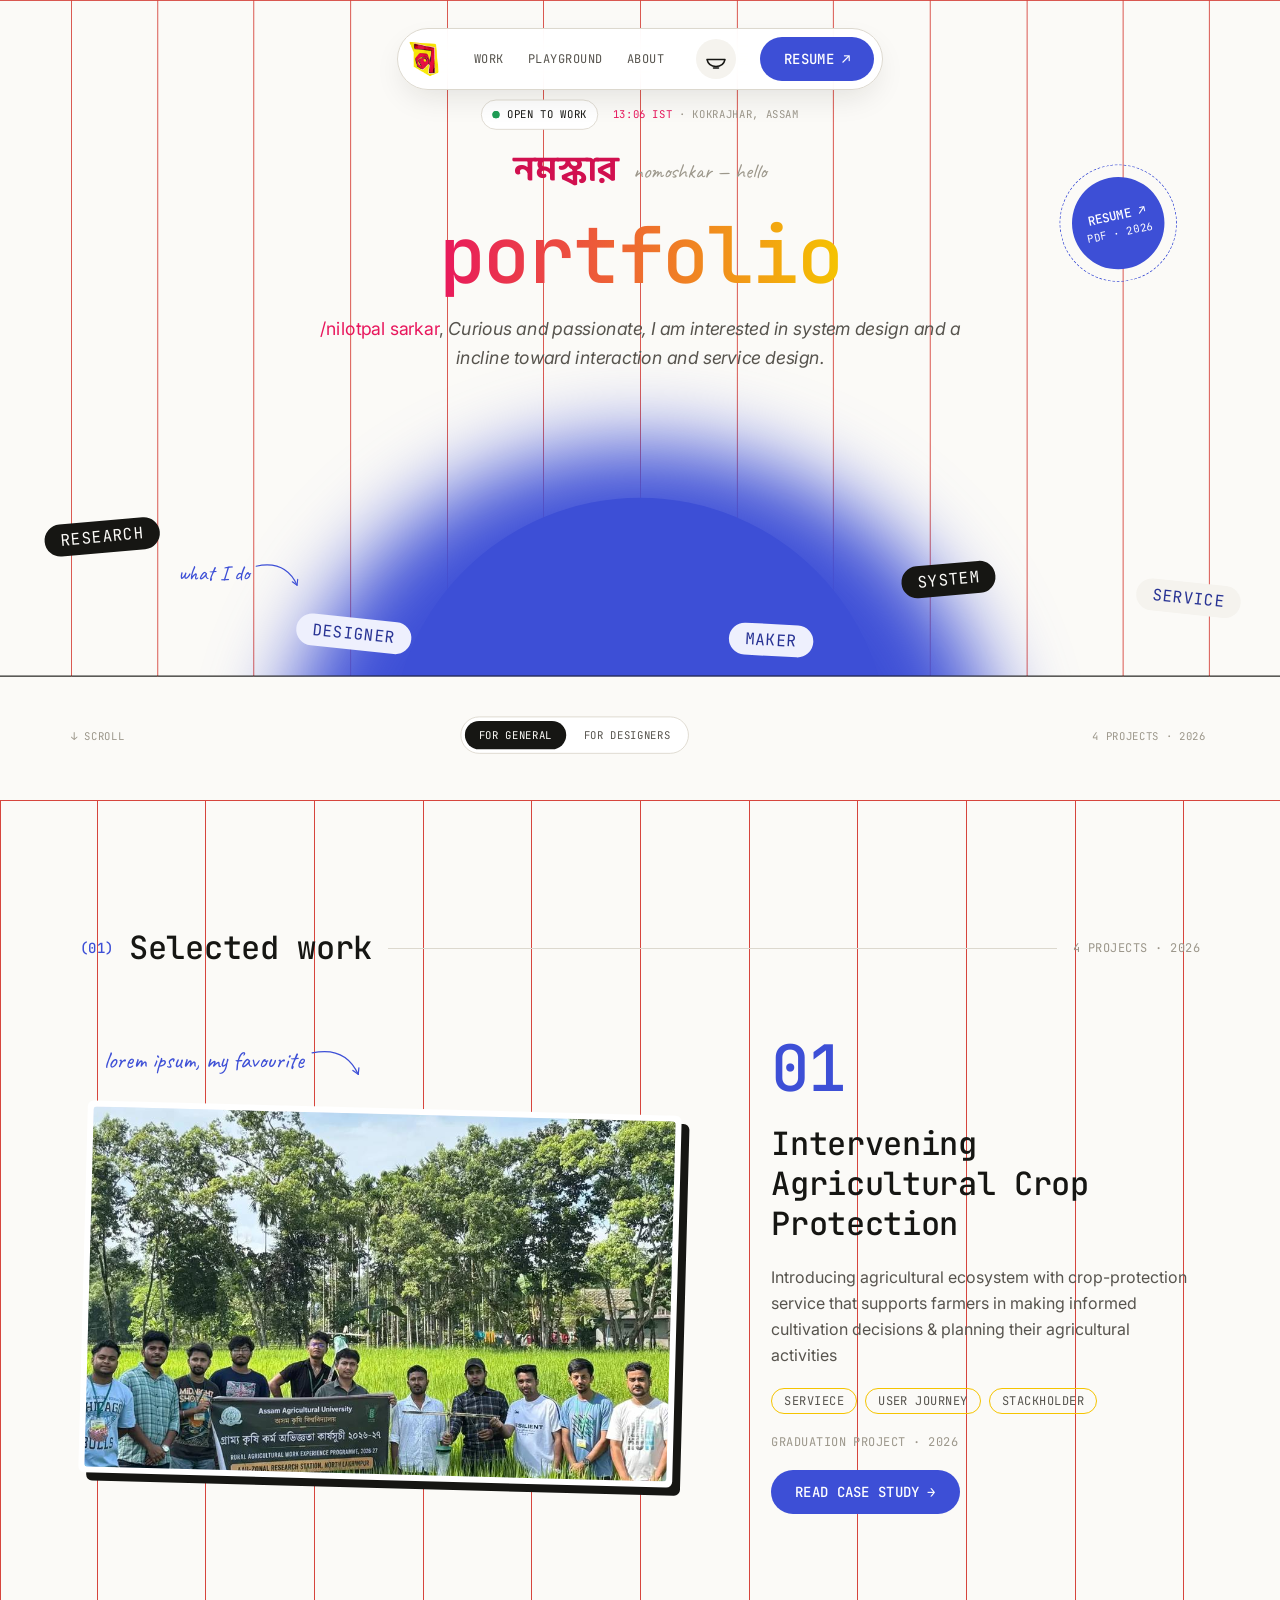
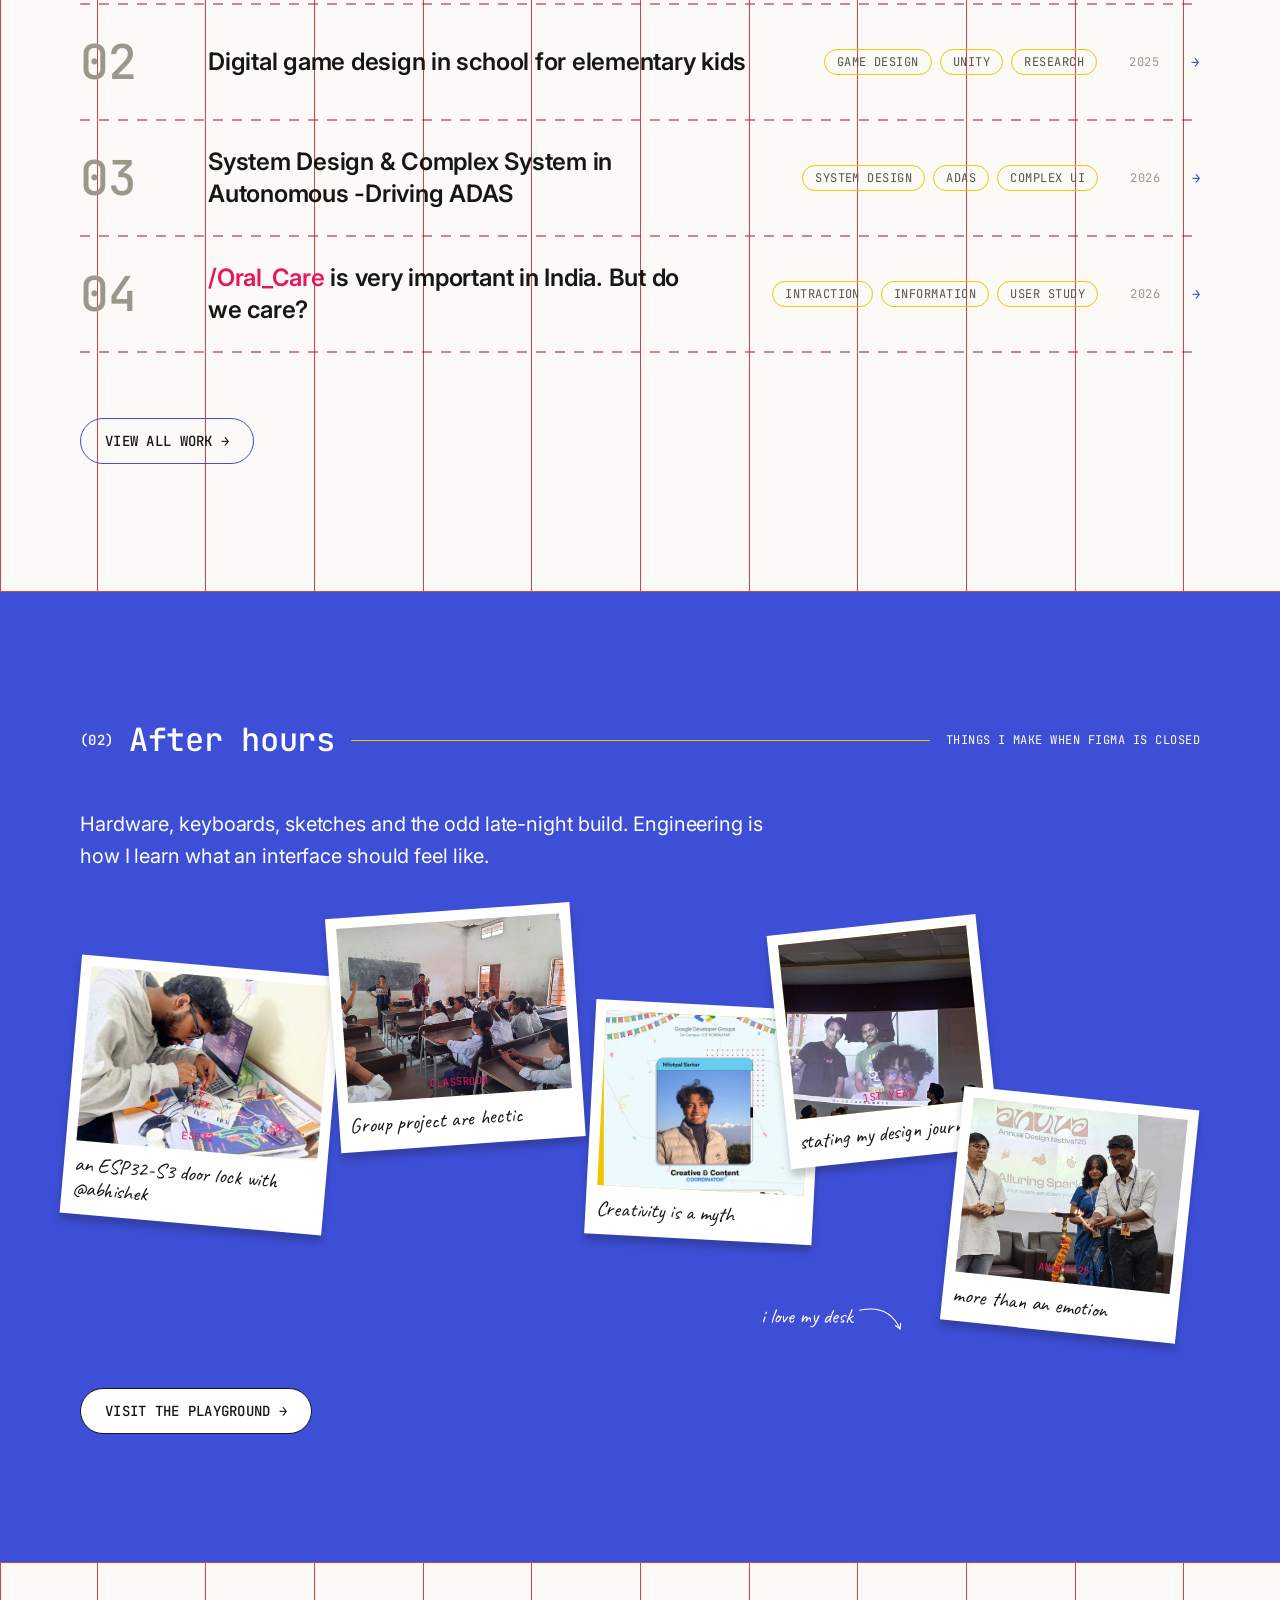
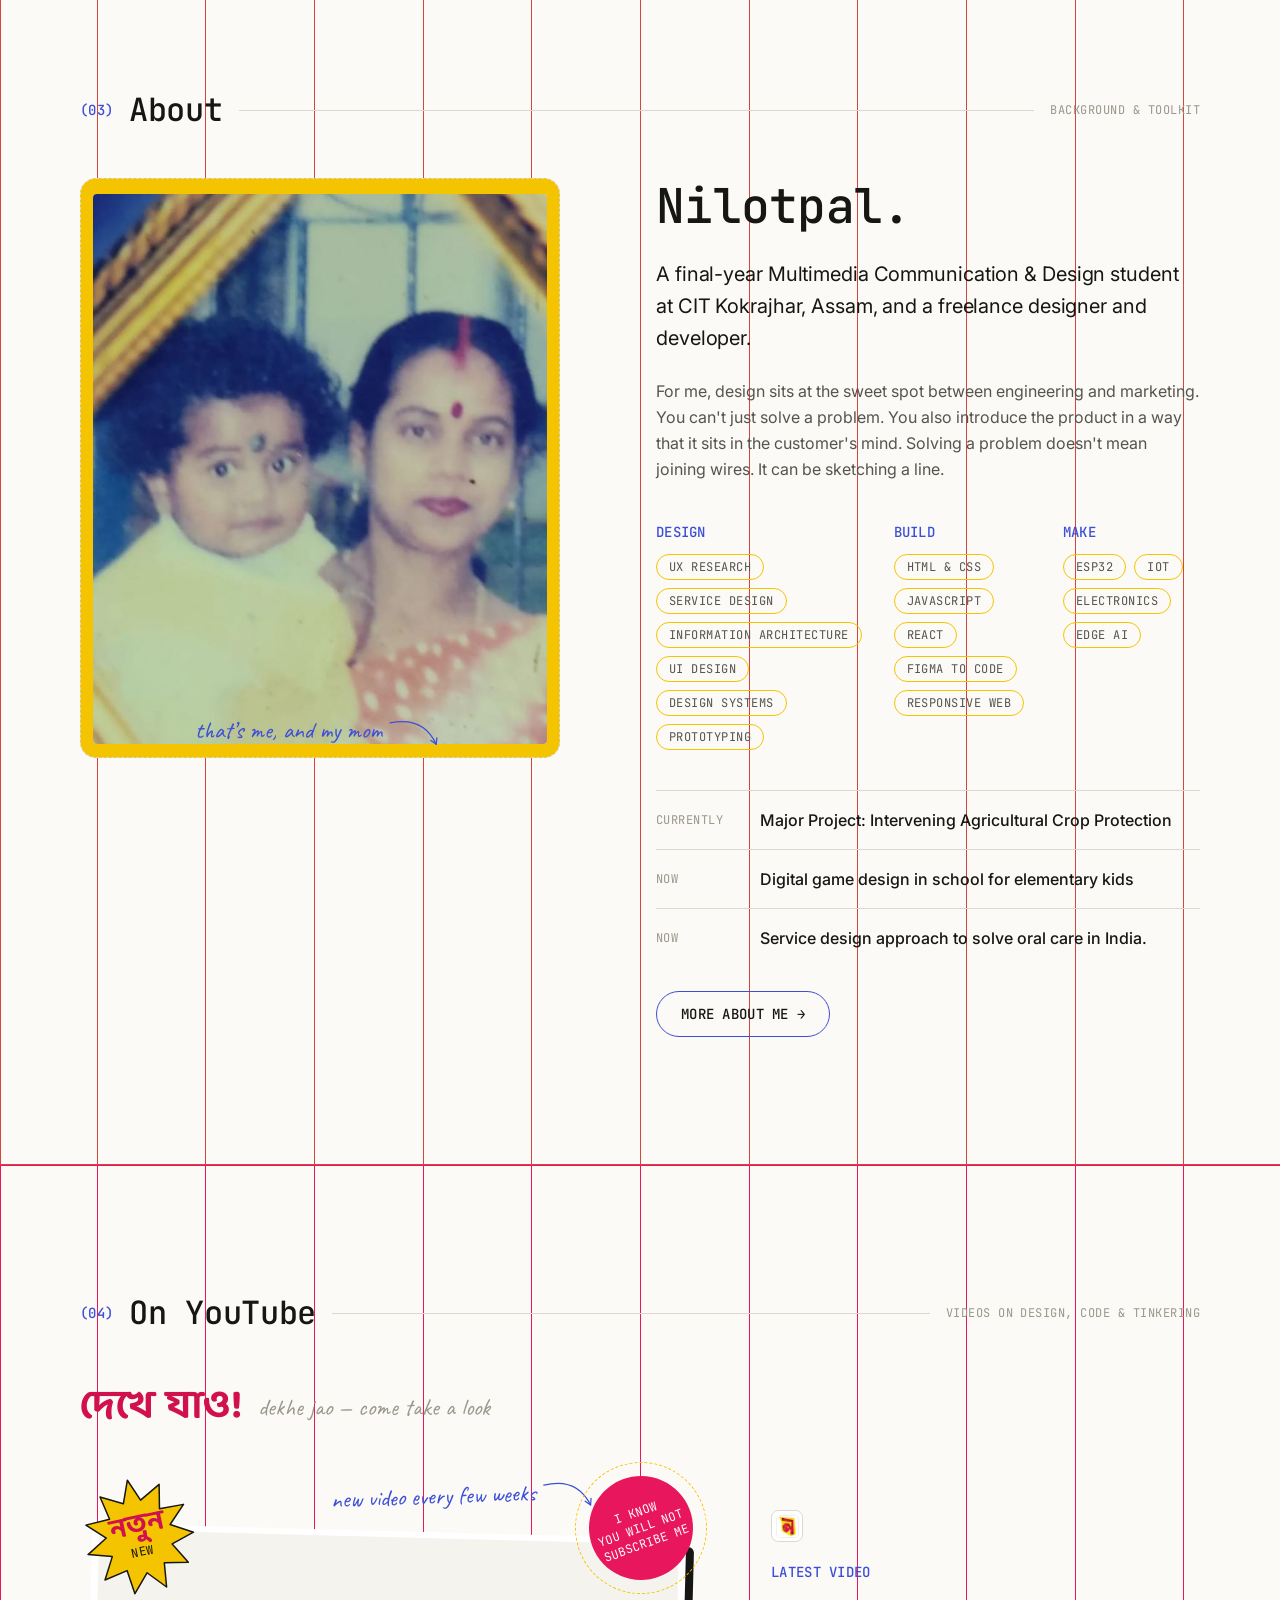
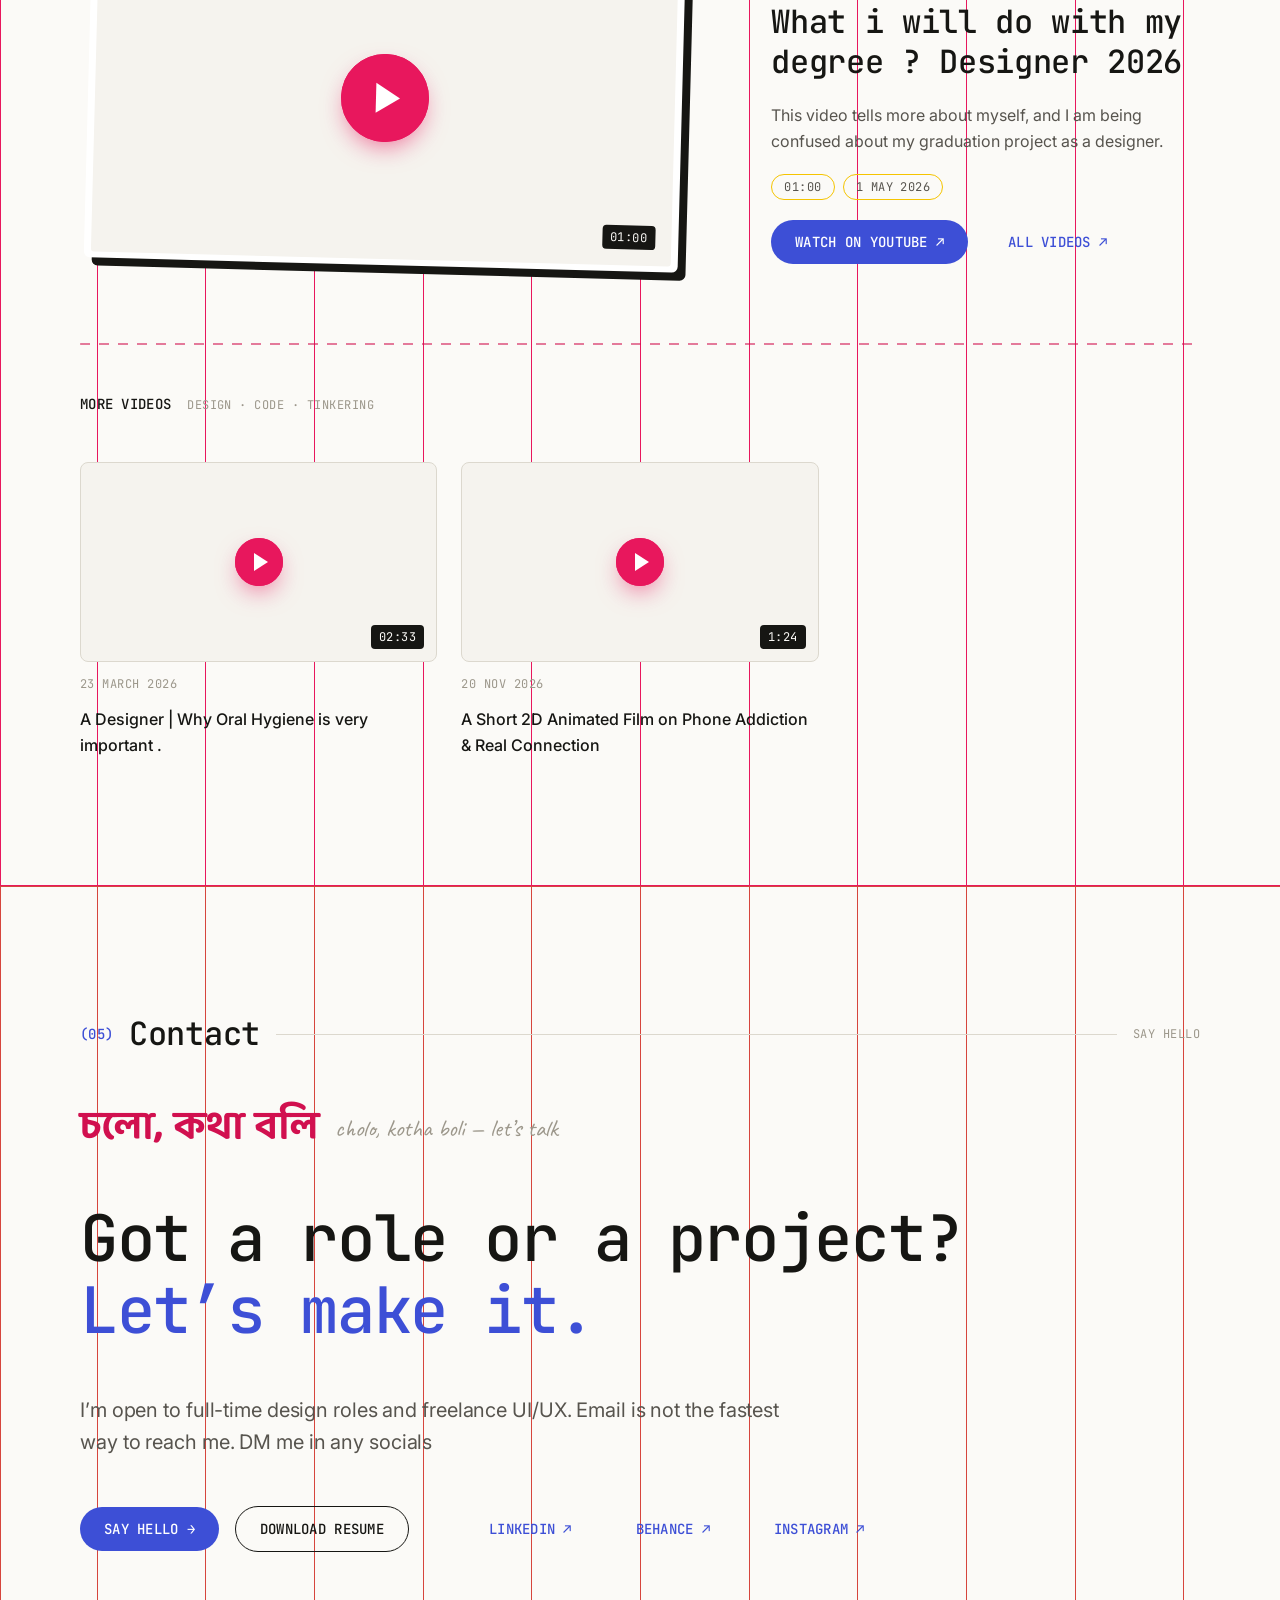
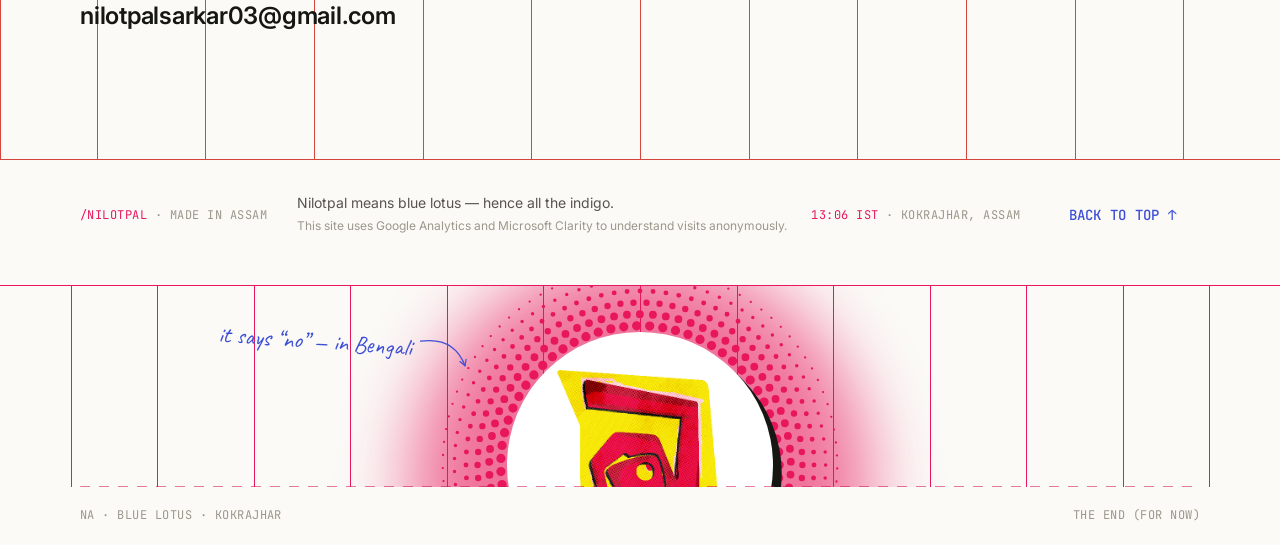
==== commit a1557e47: "About page from Figma: header, intro + stats, skills, experience, tools, no-more-work polaroids, You" ====
--- a/index.html
+++ b/index.html
@@ -28,7 +28,7 @@
   <meta name="theme-color" content="#FBFAF7">
   <link rel="preconnect" href="https://fonts.googleapis.com">
   <link rel="preconnect" href="https://fonts.gstatic.com" crossorigin>
-  <link href="https://fonts.googleapis.com/css2?family=Baloo+Da+2:wght@700&family=Caveat:wght@400;700&family=Inter:wght@400;500;600&family=JetBrains+Mono:wght@400;500&display=swap" rel="stylesheet">
+  <link href="https://fonts.googleapis.com/css2?family=Baloo+Da+2:wght@700&family=Caveat:wght@400;700&family=Inter:ital,wght@0,400;0,500;0,600;1,400&family=JetBrains+Mono:wght@400;500&display=swap" rel="stylesheet">
   <link rel="stylesheet" href="/styles.css">
 </head>
 <body class="no-js">
@@ -40,7 +40,7 @@
   <nav class="nav__links">
     <a href="#selected-work">Work</a>
     <a href="/playground">Playground</a>
-    <a href="#about">About</a>
+    <a href="/about">About</a>
   </nav>
   <button class="nav__diya" type="button" aria-label="Dark mode (coming soon)" title="Dark mode coming soon"><img src="assets/diya.svg" alt="" width="24" height="24"></button>
   <a class="nav__work" href="#selected-work">Work</a>
@@ -183,7 +183,7 @@
             <div><dt class="label-s muted">Now</dt><dd>Minor project: a crop protection service for farmers in Kokrajhar</dd></div>
             <div><dt class="label-s muted">Open to</dt><dd>Full-time UI/UX and product design roles, and freelance work</dd></div>
           </dl>
-          <a class="btn btn--outline" href="#">More about me →</a>
+          <a class="btn btn--outline" href="/about">More about me →</a>
         </div>
       </div>
     </div>
--- a/styles.css
+++ b/styles.css
@@ -150,8 +150,8 @@
 .hero{position:relative;height:calc(900px * var(--s,1));overflow:hidden}
 .hero::before{content:"";position:absolute;left:0;right:0;top:calc(760px * var(--s,1));height:1px;background:var(--border-strong)}
 .hero__stage{position:absolute;left:50%;top:0;width:1440px;height:900px;transform:translateX(-50%) scale(var(--s,1));transform-origin:50% 0}
-.hero__glow{position:absolute;left:310px;top:500px;width:820px;height:820px;border-radius:50%;background:var(--accent);opacity:.35;filter:blur(90px);animation:breathe 7s ease-in-out infinite}
-@keyframes breathe{50%{opacity:.25;transform:scale(1.04)}}
+.hero__glow{position:absolute;left:310px;top:500px;width:820px;height:820px;border-radius:50%;background:var(--accent);filter:blur(45px);animation:breathe 7s ease-in-out infinite}
+@keyframes breathe{50%{opacity:.85;transform:scale(1.03)}}
 .hero__sun{position:absolute;left:440px;top:560px;width:560px;height:560px;border-radius:50%;background:var(--accent);animation:rise 1.4s cubic-bezier(.2,.8,.2,1) both}
 @keyframes rise{from{transform:translateY(120px)}}
 .hero__ground{position:absolute;left:-2000px;right:-2000px;top:761px;height:139px;background:var(--canvas)}
@@ -160,6 +160,7 @@
 .hero__status{display:flex;align-items:center;gap:16px}
 .hero__name{font:500 88px/96px var(--mono);letter-spacing:-2.64px;background:linear-gradient(90deg,#E8175D,#F5C400,#E8175D);background-size:200% 100%;-webkit-background-clip:text;background-clip:text;color:transparent;animation:shimmer 6s ease-in-out infinite}
 @keyframes shimmer{50%{background-position:100% 0}}
+.hero__bio em{font-style:italic}
 .hero__bio{font:400 20px/32px var(--sans);letter-spacing:-.1px;color:var(--text-2);text-align:center}
 .hero__chip{position:absolute;left:var(--x);top:var(--y);transform:rotate(var(--r));transition:transform .35s var(--spring);animation:float 5s ease-in-out infinite;animation-delay:var(--fd,0s)}
 @keyframes float{50%{translate:0 -6px}}
@@ -213,21 +214,32 @@
 .irow:hover .irow__preview,.irow:focus-visible .irow__preview{opacity:1;transform:rotate(-4deg) translateY(0) scale(1)}
 
 /* ============ Selected work — designers view ============ */
+#selected-work[data-view="designers"] .stack-64{gap:48px}
+body[data-view="designers"] #youtube{display:none}
 .view--designers{gap:48px}
-.pcard{display:flex;flex-direction:column;gap:16px;width:100%;padding:12px 12px 24px;background:var(--surface);border:1px solid var(--border);border-radius:16px;overflow:hidden;transition:transform .3s,box-shadow .3s}
-.pcard:hover{transform:translateY(-4px);box-shadow:0 18px 40px -20px rgba(22,22,19,.25)}
+.pcard{display:flex;flex-direction:column;gap:16px;width:100%;padding:12px 12px 24px;background:var(--surface);border:1px solid var(--border);border-radius:16px;overflow:hidden;transition:transform .45s var(--spring),box-shadow .35s,opacity .7s ease-out var(--d,0s)}
+.pcard:hover{transform:translateY(-6px);box-shadow:0 24px 44px -22px rgba(22,22,19,.3)}
 .pcard__img{position:relative;overflow:hidden;height:560px;display:flex;align-items:center;justify-content:center;border-radius:8px;background:var(--accent-subtle);color:var(--on-subtle);font:400 12px/16px var(--mono);letter-spacing:.48px;text-transform:uppercase}
 .pcard__img--grid{height:400px}
+.pcard__img .ph{object-position:50% 40%;transition:transform .8s cubic-bezier(.2,.8,.2,1)}
+.pcard:hover .pcard__img .ph{transform:scale(1.05)}
+.pcard:not(.pcard--grid) .pcard__img.has-img::after{content:"";position:absolute;inset:0;pointer-events:none;background:linear-gradient(to bottom,rgba(102,102,102,0) 31.6%,rgba(61,79,214,.34) 76.7%)}
+.pcard:not(.pcard--grid):last-child .pcard__img.has-img::after{background:linear-gradient(to bottom,rgba(255,255,255,0) 15.8%,rgba(61,79,214,.52) 83.3%)}
+.pcard__label{position:absolute;left:0;right:0;bottom:0;z-index:1;text-align:center;font:400 12px/16px var(--mono);letter-spacing:.48px;text-transform:uppercase;color:var(--rani);transition:transform .4s var(--spring),letter-spacing .4s}
+.pcard__label--subtle{color:var(--on-subtle)}
+.pcard:hover .pcard__label{transform:translateY(-6px);letter-spacing:1.6px}
 .pcard__body{display:flex;flex-direction:column;align-items:flex-start;gap:12px;padding:0 12px}
 .pcard__meta{display:flex;align-items:center;gap:12px}
+.pcard .h3{font:600 24px/32px var(--sans);letter-spacing:-.24px}
 .pgrid{display:grid;grid-template-columns:1fr 1fr;gap:24px;width:100%}
+.pgrid .pcard{height:100%}
 
 /* ============ Polaroids (After hours + Scrapbook) ============ */
 .pol{position:absolute;left:var(--cx);top:var(--cy);width:var(--w);display:flex;flex-direction:column;gap:12px;padding:12px 12px 16px;background:var(--surface);box-shadow:0 8px 9px rgba(13,13,10,.22);transform:translate(-50%,-50%) rotate(var(--r));transition:transform .45s var(--spring),box-shadow .35s;z-index:1}
 .pol:hover{transform:translate(-50%,-54%) rotate(0deg) scale(1.06);box-shadow:0 26px 34px -6px rgba(13,13,10,.35);z-index:5}
 .pol__photo{position:relative;height:200px;overflow:hidden;display:flex;align-items:center;justify-content:center;background:var(--subtle);color:var(--muted);font:400 12px/16px var(--mono);letter-spacing:.48px;text-transform:uppercase}
 .pol__photo--haldi{background:var(--haldi)}
-.pol__photo .ph{left:var(--ix,50%);top:var(--iy,50%);width:var(--iw,100%);height:var(--ih,100%);inset:auto;transform:translate(-50%,-50%) rotate(var(--ir,0deg));transition:transform .45s var(--spring)}
+.pol__photo .ph{inset:auto;left:var(--ix,50%);top:var(--iy,50%);width:var(--iw,100%);height:var(--ih,100%);transform:translate(-50%,-50%) rotate(var(--ir,0deg));transition:transform .45s var(--spring)}
 .pol:hover .pol__photo .ph{transform:translate(-50%,-50%) rotate(var(--ir,0deg)) scale(1.06)}
 .pol__tag{position:absolute;left:0;right:0;bottom:8px;text-align:center;z-index:1;font:400 12px/16px var(--mono);letter-spacing:.48px;text-transform:uppercase;color:var(--rani)}
 .pol figcaption,.pol__cap{font:400 24px/28px var(--hand);color:var(--text)}
@@ -315,7 +327,7 @@
 .footer__privacy{font-size:12px;color:var(--muted)}
 .footer__rise{position:relative;height:260px;max-width:1440px;margin:0 auto;overflow:hidden}
 .footer__rise .bp{left:0;transform:none;width:100%}
-.rise__glow{position:absolute;left:calc(50% - 230px);top:-30px;width:460px;height:460px;border-radius:50%;background:var(--rani);opacity:.06;filter:blur(70px)}
+.rise__glow{position:absolute;left:calc(50% - 230px);top:-30px;width:460px;height:460px;border-radius:50%;background:var(--rani);opacity:.6;filter:blur(35px)}
 .rise__logo{position:absolute;left:calc(50% - 203px);top:-23px;width:406px;height:406px;transition:transform .5s var(--spring)}
 .rise__halo{position:absolute;inset:0;width:406px;height:406px;animation:spin 60s linear infinite}
 .rise__edge{position:absolute;left:69.6px;top:69.6px;width:266.8px;height:266.8px;border-radius:50%;background:#fff;box-shadow:8.7px 8.7px 0 #161613}
@@ -446,6 +458,76 @@
 .nb__tape2{left:818px;top:5px;--r:-10deg}
 .nb__side{font:400 36px/40px var(--hand);color:var(--accent);transform:rotate(4deg);white-space:nowrap}
 
+
+/* ============ About page ============ */
+.aph{position:relative;height:560px;padding:0 var(--pad);overflow:hidden}
+.aph__sun{position:absolute;left:calc(50% + 260px);top:360px;width:360px;height:360px;border-radius:50%;background:var(--accent);animation:rise 1.4s cubic-bezier(.2,.8,.2,1) both}
+.aph__ground{position:absolute;left:0;right:0;top:481px;bottom:0;background:var(--canvas)}
+.aph__horizon{position:absolute;left:0;right:0;top:480px;height:1px;background:var(--border-strong)}
+.aph__in{position:relative;max-width:1280px;height:100%;margin:0 auto}
+.aph__content{position:absolute;left:0;top:168px;display:flex;flex-direction:column;gap:20px}
+.aph__content .body-l{max-width:720px}
+.aph__crumb{position:absolute;left:0;top:508px}
+.aph__crumb a:hover{color:var(--accent)}
+.aph__meta{position:absolute;right:0;top:508px}
+
+.intro{display:flex;align-items:flex-start;gap:96px;width:100%}
+.intro__portrait{position:relative;flex:none;width:520px;height:640px;border-radius:16px;border:1px dashed var(--border);background:var(--subtle);overflow:hidden;display:flex;flex-direction:column;align-items:center;justify-content:flex-end;gap:12px;transition:transform .5s var(--spring)}
+.intro__portrait .ph{object-position:50% 60%;transition:transform .8s cubic-bezier(.2,.8,.2,1)}
+.intro__portrait:hover{transform:rotate(-1.2deg)}
+.intro__portrait:hover .ph{transform:scale(1.04)}
+.intro__portrait figcaption{position:relative;z-index:1;display:flex;flex-direction:column;align-items:center;gap:12px}
+.intro__story{flex:1;min-width:0;display:flex;flex-direction:column;align-items:flex-start;gap:24px}
+.stats{display:flex;gap:32px;width:100%}
+.stat{flex:1 1 0;min-width:0;display:flex;flex-direction:column;gap:8px;padding-top:20px;border-top:1px solid var(--border-strong)}
+.stat__num{font:500 48px/56px var(--mono);letter-spacing:-.72px;font-variant-numeric:tabular-nums}
+.skills--about{padding-top:0}
+
+.lrows{display:flex;flex-direction:column;width:100%;margin-top:40px}
+.lrow{display:flex;align-items:flex-start;gap:32px;padding:24px 0;border-top:1px solid var(--border);transition:background .25s}
+.lrow__left{flex:none;width:140px}
+.lrow__title{flex:none;width:420px;font:600 20px/28px var(--sans);letter-spacing:-.1px}
+.lrow__desc{flex:1;min-width:0}
+.lrow__right{flex:none;width:140px;text-align:right;transition:transform .35s var(--spring)}
+.lrow:hover{background:linear-gradient(to right,rgba(245,196,0,.10),transparent 70%)}
+.lrow:hover .lrow__right{transform:translateX(-6px)}
+.lrow--faq:hover .lrow__right{transform:rotate(90deg) scale(1.3)}
+
+.scraps{display:flex;align-items:center;gap:48px;height:342px;padding:16px 0}
+.pol--flow{position:relative;left:auto;top:auto;flex:none;width:280px;transform:rotate(var(--r))}
+.pol--flow figcaption{text-align:center}
+.pol--flow:hover{transform:translateY(-8px) rotate(0deg) scale(1.05)}
+.rv .pol--flow{opacity:0;transform:translateY(-40px) rotate(calc(var(--r) * 4))}
+.rv.is-in .pol--flow{opacity:1;transform:rotate(var(--r))}
+.rv.is-in .pol--flow:hover{transform:translateY(-8px) rotate(0deg) scale(1.05);transition-delay:0s}
+
+.contact-row{display:flex;align-items:flex-start;gap:96px;width:100%}
+.cform{flex:none;width:720px;display:flex;flex-direction:column;align-items:flex-start;gap:24px}
+.cform__pair{display:flex;gap:16px;width:100%}
+.field{flex:1 1 0;min-width:0;display:flex;flex-direction:column;gap:8px;width:100%}
+.field input,.field textarea{width:100%;height:48px;padding:12px 16px;border:1px solid var(--border);border-radius:8px;background:var(--surface);font:400 16px/26px var(--sans);color:var(--text);outline:none;transition:border-color .2s,box-shadow .2s}
+.field textarea{height:160px;resize:vertical}
+.field input::placeholder,.field textarea::placeholder{color:var(--muted)}
+.field input:focus,.field textarea:focus{border-color:var(--accent);box-shadow:0 0 0 4px var(--accent-subtle)}
+.field.is-bad input,.field.is-bad textarea{border-color:var(--rani);animation:shake .35s}
+@keyframes shake{25%{transform:translateX(-5px)}75%{transform:translateX(5px)}}
+.cform__send{display:flex;align-items:center;gap:16px;flex-wrap:wrap}
+.cform__mail{text-decoration:underline;text-decoration-color:transparent;transition:color .2s,text-decoration-color .2s}
+.cform__mail:hover{color:var(--accent);text-decoration-color:currentColor}
+.cform__msg{min-height:22px;margin-top:-12px;color:var(--rani-text)}
+.cform__msg.is-ok{color:var(--success)}
+.cdetails{flex:1;min-width:0;display:flex;flex-direction:column;align-items:flex-start;gap:32px}
+.dcard{width:100%;padding:24px 32px;border:1px solid var(--border);border-radius:16px;background:var(--surface);transition:transform .4s var(--spring),box-shadow .3s}
+.dcard:hover{transform:translateY(-4px) rotate(-.4deg);box-shadow:0 20px 40px -24px rgba(22,22,19,.3)}
+.dcard__top{padding-bottom:16px}
+.dcard__row{display:flex;flex-direction:column;gap:4px;padding:16px 0;border-top:1px solid var(--border)}
+.dcard__val{font:600 20px/28px var(--sans);letter-spacing:-.1px;transition:color .2s}
+a.dcard__val:hover{color:var(--accent)}
+.elsewhere{display:flex;flex-direction:column;align-items:flex-start;gap:4px}
+.cresume{display:flex;align-items:flex-start;gap:16px}
+.cresume__stamp{transform:none}
+.cresume__stamp .stamp__ring{animation-duration:14s}
+
 /* ============ Reveal on scroll ============ */
 .fade{opacity:0;transform:translateY(24px);transition:opacity .7s ease-out var(--d,0s),transform .8s cubic-bezier(.2,.8,.2,1) var(--d,0s)}
 .fade.is-in{opacity:1;transform:none}
@@ -467,6 +549,8 @@
   .portrait__photo{left:2.5%;top:2.6%;width:94.6%;height:94.8%}
   .portrait .note{left:24%;top:auto;bottom:3%}
   .contact__big{white-space:normal}
+  .pcard__img{height:auto;aspect-ratio:1254/560}
+  .pcard__img--grid{aspect-ratio:602/400}
   .irow__preview{display:none}
   .featured,.yt-feat{flex-direction:column;align-items:stretch;gap:40px}
   .featured__media,.yt-feat__media{width:100%;max-width:760px}
@@ -477,6 +561,14 @@
   .stk-grid{grid-template-columns:repeat(3,1fr)}
   .stk-top{flex-direction:column;align-items:flex-start}
   .nb-row{flex-direction:column;align-items:flex-start;gap:24px}
+  .intro,.contact-row{gap:48px}
+  .intro__portrait{width:42%;height:auto;aspect-ratio:520/640}
+  .cform{width:56%}
+  .lrow{flex-wrap:wrap;gap:8px 24px}
+  .lrow__title{width:auto;flex:1 1 40%}
+  .lrow__desc{flex-basis:100%;order:5;padding-left:164px}
+  .scraps{flex-wrap:wrap;justify-content:center;gap:32px;height:auto}
+  .aph__sun{left:auto;right:-40px}
   .nb__side{transform:rotate(2deg)}
   .nb{width:100%;max-width:720px;height:auto;margin:0;transform:rotate(.6deg);padding:26px 16px 24px 64px;background-image:repeating-linear-gradient(to bottom,transparent 0 55px,rgba(61,79,214,.85) 55px 56px);background-position:0 30px}
   .nb__line,.nb__hole{display:none}
@@ -515,8 +607,10 @@
   .irow .tags{flex-wrap:wrap;order:4;flex-basis:100%}
   .irow__year{order:5}
   .pgrid{grid-template-columns:1fr}
-  .pcard__img{height:auto;aspect-ratio:16/9}
-  .pcard__img--grid{aspect-ratio:3/2}
+  .pcard__img,.pcard__img--grid{height:auto;aspect-ratio:4/3}
+  .pcard .h2{font-size:24px;line-height:32px}
+  .pcard .h3{font-size:20px;line-height:28px}
+  .pcard .tags{flex-wrap:wrap}
   .bn{font-size:30px;line-height:40px}
   .bn-phrase{flex-wrap:wrap;white-space:normal;gap:8px}
   .footer__row{flex-wrap:wrap;gap:12px}
@@ -590,6 +684,34 @@
   .print{grid-template-columns:1fr}
 
   .builds{flex-direction:column;gap:48px}
+  .aph{height:auto;padding-top:120px;padding-bottom:24px}
+  .aph__in{display:flex;flex-direction:column;gap:16px}
+  .aph__content{position:relative;top:auto}
+  .aph__sun{top:auto;bottom:-130px;right:-60px;width:220px;height:220px}
+  .aph__ground,.aph__horizon{display:none}
+  .aph__crumb,.aph__meta{position:relative;top:auto;left:auto;right:auto}
+  .aph__meta{display:none}
+  .intro,.contact-row{flex-direction:column;align-items:stretch}
+  .intro__portrait{width:100%}
+  .cform{width:100%}
+  .cform__pair{flex-direction:column}
+  .stats{display:grid;grid-template-columns:1fr 1fr;gap:24px 16px}
+  .stat__num{font-size:36px;line-height:44px}
+  .lrow__left{width:auto}
+  .lrow__right{width:auto}
+  .lrow__title{flex-basis:100%;order:2;font-size:18px;line-height:26px}
+  .lrow__desc{padding-left:0;order:3}
+  .scraps{display:grid;grid-template-columns:1fr 1fr;gap:28px 14px;padding:8px 2px;height:auto}
+  .pol--flow{width:auto;padding:8px 8px 12px;gap:8px;transform:rotate(calc(var(--r) * .6))}
+  .pol--flow .pol__photo{height:auto;aspect-ratio:1/1}
+  .pol--flow .pol__photo .ph{left:50%;top:50%;width:112%;height:112%}
+  .pol--flow figcaption{font-size:18px;line-height:21px}
+  .rv.is-in .pol--flow{transform:rotate(calc(var(--r) * .6))}
+  .dcard{padding:20px}
+  .cresume{flex-wrap:wrap;align-items:center;gap:8px}
+  .cresume .note{font-size:20px}
+  .cresume .note::after{display:none}
+  .dcard__val{font-size:17px;word-break:break-word}
 
 }
 @media (max-width:820px){
@@ -604,7 +726,7 @@
   .hero__chip{position:relative;left:auto;top:auto;font-size:14px;padding:4px 12px}
   .hero__note,.hero__scroll,.hero__count,.hero__stamp{display:none}
   .hero__tabs{position:relative;left:auto;top:auto;order:5;margin-top:12px;z-index:2}
-  .hero__glow{left:50%;top:auto;bottom:-260px;width:420px;height:420px;transform:translateX(-50%);filter:blur(60px);animation:none}
+  .hero__glow{left:50%;top:auto;bottom:-260px;width:420px;height:420px;transform:translateX(-50%);filter:blur(30px);animation:none}
   .hero__sun{left:50%;top:auto;bottom:-220px;width:300px;height:300px;transform:translateX(-50%);animation:none}
   .hero__ground{top:auto;bottom:-139px;left:-50vw;right:-50vw}
   .hero__horizon{display:none}
